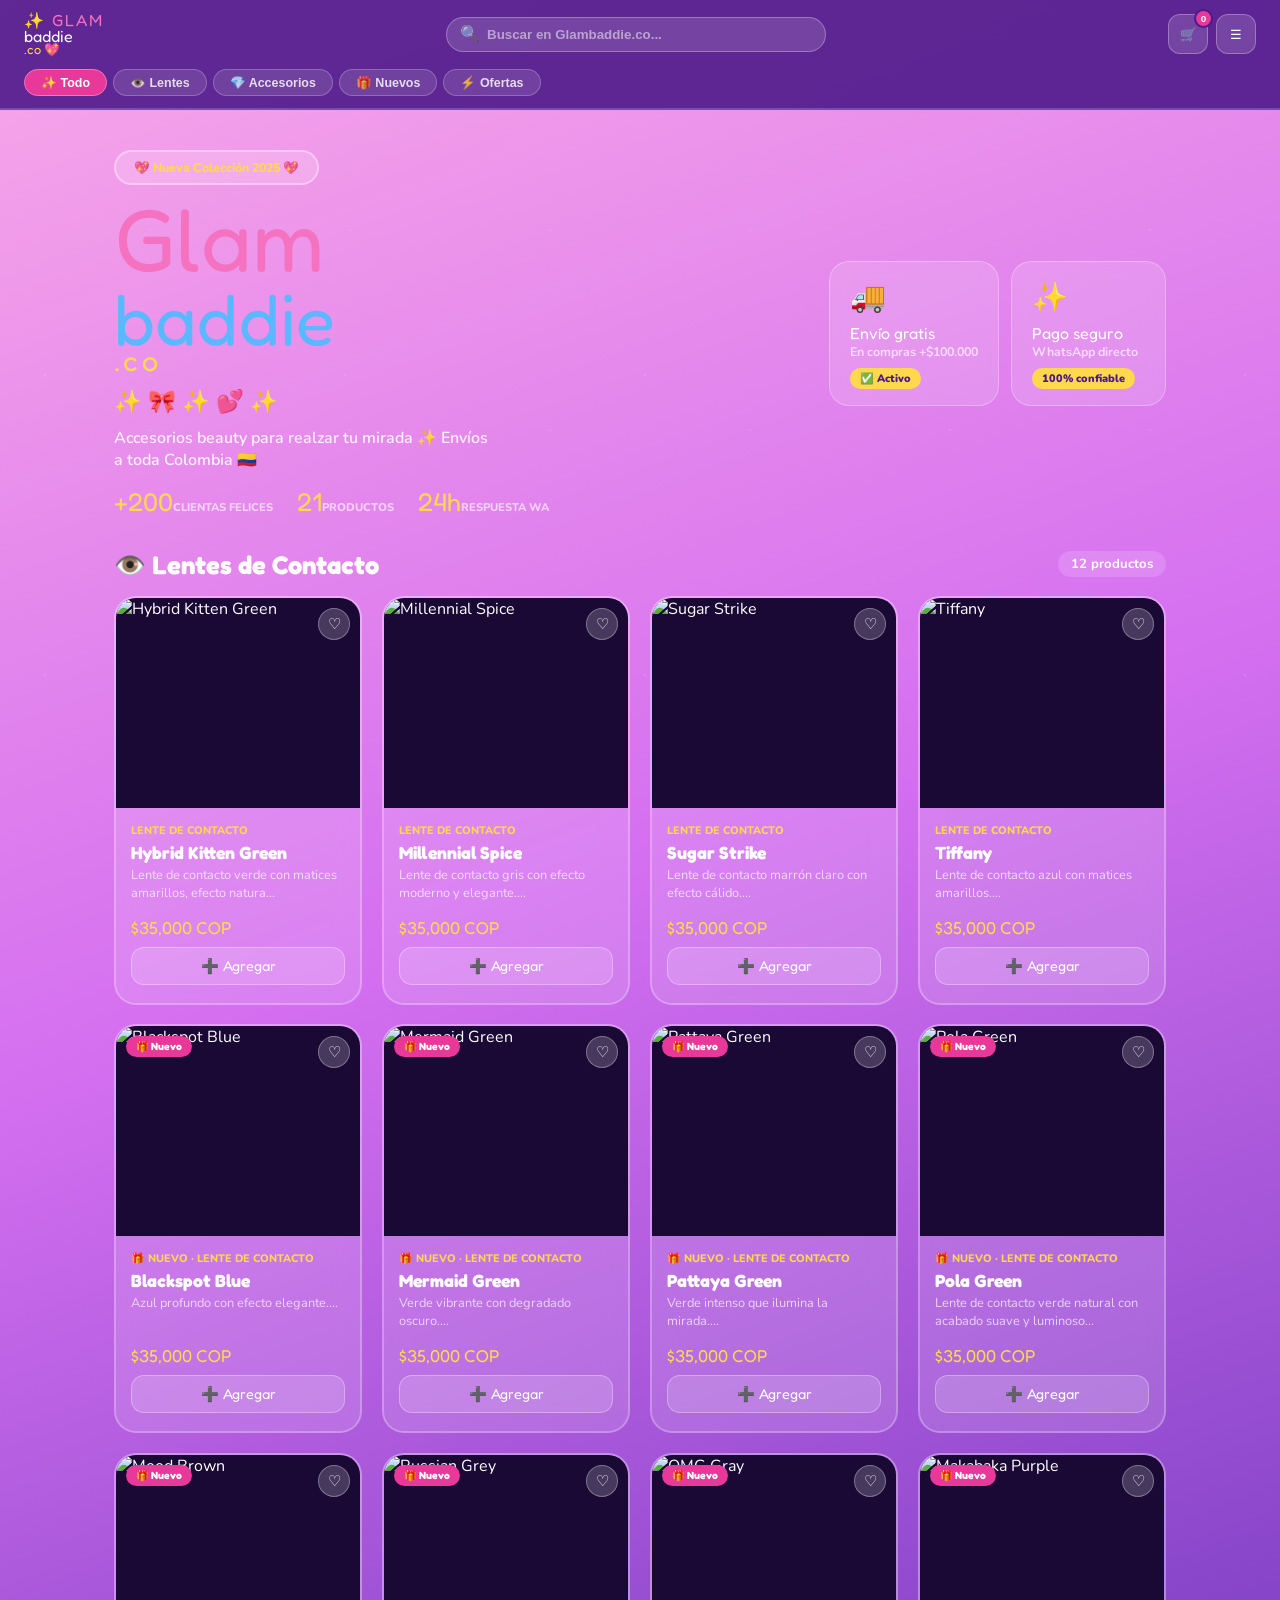
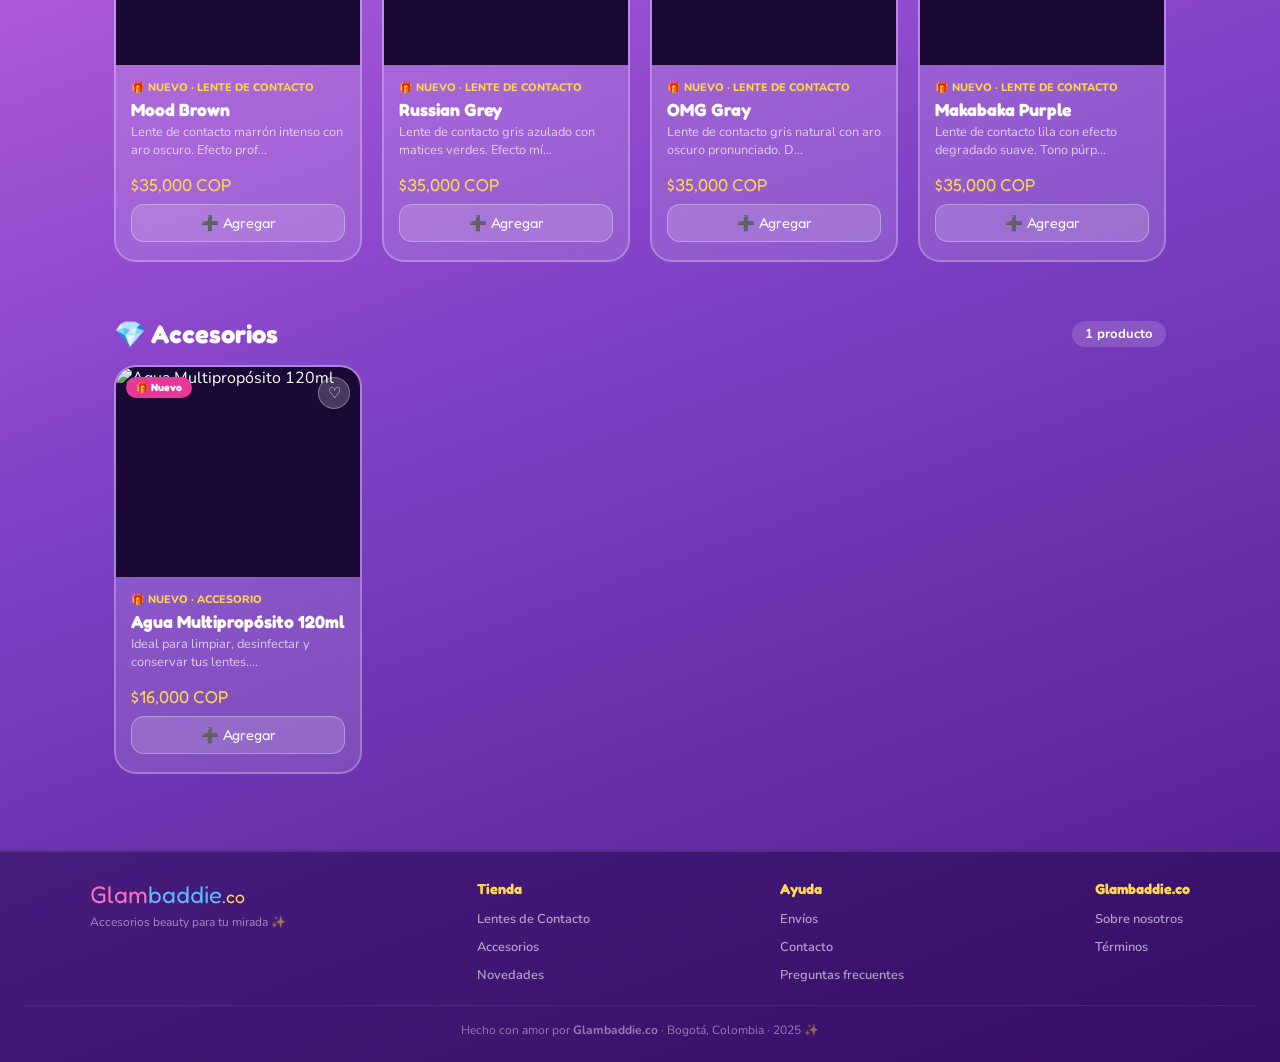
==== index.html @ 21cb3495 "Remove 'Mermaid Brown' lens from product list" ====
<!DOCTYPE html>
<html lang="es">
<head>
  <meta charset="UTF-8">
  <meta name="viewport" content="width=device-width, initial-scale=1.0, viewport-fit=cover">
  
  <!-- SEO Meta Tags Optimizadas -->
  <title>Glambaddie.co | Lentes de Contacto y Accesorios de Belleza en Colombia</title>
  <meta name="description" content="Glambaddie.co: Los mejores lentes de contacto y accesorios de belleza en Colombia. Envíos a todo el país. Calidad, estilo y los mejores precios. ✨">
  <meta name="keywords" content="lentes de contacto, accesorios belleza, lentes cosméticos, Colombia, Glambaddie, lentes de color, lentes grises, lentes verdes, lentes azules">
  <meta name="author" content="Glambaddie.co">
  <meta name="robots" content="index, follow">
  <meta name="theme-color" content="#e8389a">
  <meta name="apple-mobile-web-app-capable" content="yes">
  <meta name="apple-mobile-web-app-status-bar-style" content="black-translucent">

  <!-- Open Graph / Facebook -->
  <meta property="og:type" content="website">
  <meta property="og:url" content="https://glambaddie.co">
  <meta property="og:title" content="Glambaddie.co | Lentes de Contacto y Accesorios de Belleza">
  <meta property="og:description" content="Los mejores lentes de contacto y accesorios de belleza en Colombia. Envíos a todo el país. ¡Compra online!">
  <meta property="og:image" content="https://glambaddie.co/og-glambaddie.jpg">
  <meta property="og:site_name" content="Glambaddie.co">
  <meta property="og:locale" content="es_CO">

  <!-- Twitter -->
  <meta name="twitter:card" content="summary_large_image">
  <meta name="twitter:title" content="Glambaddie.co | Lentes de Contacto y Accesorios de Belleza">
  <meta name="twitter:description" content="Los mejores lentes de contacto y accesorios de belleza en Colombia. Envíos a todo el país.">
  <meta name="twitter:image" content="https://glambaddie.co/og-glambaddie.jpg">

  <!-- Schema.org JSON-LD para Google -->
  <script type="application/ld+json">
  {
    "@context": "https://schema.org",
    "@type": "Store",
    "name": "Glambaddie.co",
    "url": "https://glambaddie.co",
    "description": "Los mejores lentes de contacto y accesorios de belleza en Colombia. Envíos a todo el país.",
    "image": "https://glambaddie.co/og-glambaddie.jpg",
    "address": {
      "@type": "PostalAddress",
      "addressLocality": "Bogotá",
      "addressCountry": "CO"
    },
    "contactPoint": {
      "@type": "ContactPoint",
      "contactType": "customer service",
      "availableLanguage": "Spanish"
    },
    "sameAs": ["https://glambaddie.co"]
  }
  </script>
  
  <link rel="preconnect" href="https://fonts.googleapis.com">
  <link rel="preconnect" href="https://fonts.gstatic.com" crossorigin>
  <link rel="preload" href="https://fonts.googleapis.com/css2?family=Fredoka+One&family=Nunito:wght@400;600;700;800&display=swap" as="style" onload="this.onload=null;this.rel='stylesheet'">
  <noscript><link href="https://fonts.googleapis.com/css2?family=Fredoka+One&family=Nunito:wght@400;600;700;800&display=swap" rel="stylesheet"></noscript>
  
  <link rel="canonical" href="https://glamaddie.co">
  <link rel="icon" type="image/svg+xml" href="data:image/svg+xml,<svg xmlns='http://www.w3.org/2000/svg' viewBox='0 0 100 100'><text y='.9em' font-size='90'>💖</text></svg>">
  
  <style>
    :root{--pink:#e8389a;--pink-light:#f472c0;--purple:#7c3fc4;--purple-deep:#4e1a8a;--blue:#3e8fe8;--blue-bright:#5bb8ff;--yellow:#ffd84d;--white:#fff;}
    *{margin:0;padding:0;box-sizing:border-box;}
    body{font-family:'Nunito',sans-serif;background:linear-gradient(160deg,#f9a8e8 0%,#d46ff0 35%,#7c3fc4 70%,#4e1a8a 100%);min-height:100vh;color:#fff;overflow-x:hidden;}
    body::before{content:'';position:fixed;inset:0;background-image:radial-gradient(circle at 15% 25%,rgba(255,255,255,.12) 1px,transparent 1px),radial-gradient(circle at 75% 15%,rgba(255,255,255,.10) 1.5px,transparent 1.5px);background-size:300px 300px,200px 200px;pointer-events:none;z-index:0;}
    
    .skip-link{position:absolute;top:-40px;left:0;background:var(--pink);color:#fff;padding:8px 16px;z-index:1000;text-decoration:none;border-radius:0 0 8px 0;font-weight:700;}
    .skip-link:focus{top:0;}
    
    header{position:sticky;top:0;z-index:100;background:rgba(78,26,138,.9);backdrop-filter:blur(16px);border-bottom:2px solid rgba(255,255,255,.18);}
    .header-top{display:flex;justify-content:space-between;align-items:center;padding:12px 24px;gap:12px;flex-wrap:wrap;}
    .logo{font-family:'Fredoka One',cursive;line-height:1;display:flex;flex-direction:column;align-items:flex-start;text-decoration:none;color:inherit;}
    .logo .glam{color:var(--pink-light);font-size:1rem;letter-spacing:2px;}
    .logo .brat{color:var(--blue-bright);font-size:1.4rem;}
    .logo .co{color:var(--yellow);font-size:.8rem;}
    .header-search{flex:1;max-width:380px;position:relative;}
    .search-input{width:100%;background:rgba(255,255,255,.14);border:1.5px solid rgba(255,255,255,.28);border-radius:50px;padding:9px 18px 9px 40px;color:#fff;font-weight:700;outline:none;}
    .search-input::placeholder{color:rgba(255,255,255,.5);}
    .search-icon{position:absolute;left:14px;top:50%;transform:translateY(-50%);opacity:.7;}
    .header-actions{display:flex;gap:8px;}
    .icon-btn{background:rgba(255,255,255,.15);border:1.5px solid rgba(255,255,255,.28);color:#fff;width:40px;height:40px;border-radius:12px;cursor:pointer;display:flex;align-items:center;justify-content:center;position:relative;transition:background .2s;}
    .icon-btn:hover{background:rgba(255,255,255,.28);}
    .cart-badge{position:absolute;top:-6px;right:-6px;background:var(--pink);color:#fff;font-size:.62rem;font-weight:900;min-width:19px;height:19px;border-radius:50px;display:flex;align-items:center;justify-content:center;border:2px solid #4e1a8a;}
    .header-nav{display:flex;gap:6px;padding:0 24px 12px;overflow-x:auto;}
    .header-nav::-webkit-scrollbar{display:none;}
    .cat-pill{background:rgba(255,255,255,.12);border:1.5px solid rgba(255,255,255,.22);color:rgba(255,255,255,.82);padding:5px 16px;border-radius:50px;font-weight:800;font-size:.78rem;cursor:pointer;white-space:nowrap;transition:all .18s;}
    .cat-pill:hover{background:rgba(255,255,255,.22);color:#fff;}
    .cat-pill.active{background:var(--pink);border-color:var(--pink-light);color:#fff;}
    .hero{max-width:1100px;margin:0 auto;padding:40px 24px 32px;display:flex;align-items:center;gap:36px;flex-wrap:wrap;}
    .hero-left{flex:1;min-width:250px;}
    .hero-badge{display:inline-flex;align-items:center;gap:8px;background:rgba(255,255,255,.18);border:2px solid rgba(255,255,255,.35);backdrop-filter:blur(8px);color:var(--yellow);font-weight:800;font-size:.78rem;padding:7px 18px;border-radius:50px;width:fit-content;}
    .hero-logo-big{font-family:'Fredoka One',cursive;line-height:1;margin:10px 0;}
    .hero-logo-big .h-glam{display:block;font-size:clamp(3rem,9vw,5.5rem);color:var(--pink-light);}
    .hero-logo-big .h-brat{display:block;font-size:clamp(2.5rem,8vw,4.5rem);color:var(--blue-bright);}
    .hero-logo-big .h-co{display:block;font-size:clamp(1rem,4vw,1.8rem);color:var(--yellow);letter-spacing:4px;margin-top:-8px;}
    .sparkles-row{display:flex;gap:10px;font-size:1.4rem;animation:sparkle 2s ease-in-out infinite;}
    @keyframes sparkle{0%,100%{opacity:1;transform:scale(1)}50%{opacity:.6;transform:scale(.92)}}
    .hero-sub{font-size:1rem;font-weight:600;color:rgba(255,255,255,.88);max-width:380px;margin:10px 0;}
    .hero-stats{display:flex;gap:24px;margin-top:15px;}
    .stat-num{font-family:'Fredoka One',cursive;font-size:1.6rem;color:var(--yellow);}
    .stat-label{font-size:.7rem;font-weight:800;color:rgba(255,255,255,.62);text-transform:uppercase;}
    .hero-right{display:flex;gap:12px;flex-wrap:wrap;}
    .promo-card{background:rgba(255,255,255,.14);border:1.5px solid rgba(255,255,255,.28);border-radius:20px;padding:16px 20px;backdrop-filter:blur(10px);min-width:155px;}
    .promo-emoji{font-size:1.8rem;}
    .promo-title{font-family:'Fredoka One',cursive;font-size:1rem;color:#fff;margin-top:6px;}
    .promo-sub{font-size:.78rem;font-weight:700;color:rgba(255,255,255,.68);}
    .promo-badge{display:inline-block;background:var(--yellow);color:#4e1a8a;font-weight:900;font-size:.68rem;padding:3px 10px;border-radius:50px;margin-top:8px;}
    .section-head{max-width:1100px;margin:0 auto;padding:0 24px 16px;display:flex;justify-content:space-between;align-items:center;flex-wrap:wrap;gap:10px;}
    .section-title{font-family:'Fredoka One',cursive;font-size:1.6rem;color:#fff;}
    .section-count{font-size:.82rem;font-weight:700;background:rgba(255,255,255,.15);padding:4px 13px;border-radius:50px;}
    .grid-wrap{max-width:1100px;margin:0 auto;padding:0 24px 56px;}
    .grid{display:grid;grid-template-columns:repeat(auto-fill,minmax(230px,1fr));gap:20px;}
    
    @media(max-width:768px){
      .hero{flex-direction:column;padding:28px 16px;}
      .hero-right{flex-direction:row;overflow-x:auto;width:100%;}
      .header-search{display:none;}
      .grid{grid-template-columns:repeat(auto-fill,minmax(160px,1fr));gap:12px;}
    }
  </style>
  
  <style>
    /* Estilos completos */
    .card{background:rgba(255,255,255,.13);border:2px solid rgba(255,255,255,.26);border-radius:22px;overflow:hidden;backdrop-filter:blur(12px);display:flex;flex-direction:column;transition:transform .22s,box-shadow .22s;cursor:pointer;will-change:transform;animation:popIn .4s cubic-bezier(.34,1.56,.64,1) both;}
    .card:hover{transform:translateY(-8px) scale(1.018);box-shadow:0 18px 50px rgba(0,0,0,.24),0 0 28px rgba(232,56,154,.22);border-color:rgba(255,255,255,.48);}
    @keyframes popIn{from{opacity:0;transform:scale(.86) translateY(18px)}to{opacity:1;transform:scale(1) translateY(0)}}
    .card-img-wrap{position:relative;background:#1a0835;height:210px;overflow:hidden;}
    .card-img{width:100%;height:100%;object-fit:contain;display:block;transition:transform .3s;}
    .card:hover .card-img{transform:scale(1.04);}
    .card-badge{position:absolute;top:10px;left:10px;font-size:.65rem;font-weight:900;padding:4px 10px;border-radius:50px;font-family:'Fredoka One',cursive;}
    .badge-new{background:var(--pink);color:#fff;}
    .card-fav{position:absolute;top:10px;right:10px;background:rgba(255,255,255,.2);border:1.5px solid rgba(255,255,255,.3);width:32px;height:32px;border-radius:50%;display:flex;align-items:center;justify-content:center;font-size:.95rem;cursor:pointer;transition:all .15s;}
    .card-fav:hover{background:rgba(232,56,154,.6);transform:scale(1.1);}
    .card-fav.active{background:rgba(232,56,154,.8);}
    .card-body{padding:15px 15px 18px;display:flex;flex-direction:column;gap:4px;flex:1;}
    .card-tag{font-size:.68rem;font-weight:800;text-transform:uppercase;color:var(--yellow);}
    .card h3{font-family:'Fredoka One',cursive;font-size:1.1rem;color:#fff;}
    .card-desc{font-size:.8rem;color:rgba(255,255,255,.7);line-height:1.4;}
    .card-bottom{margin-top:auto;padding-top:10px;}
    .price-row{display:flex;align-items:baseline;justify-content:space-between;margin-bottom:9px;}
    .price{font-family:'Fredoka One',cursive;font-size:1.08rem;color:var(--yellow);}
    .add-btn{display:flex;align-items:center;justify-content:center;gap:7px;background:rgba(255,255,255,.15);border:1.5px solid rgba(255,255,255,.3);color:#fff;padding:9px 0;border-radius:13px;font-family:'Fredoka One',cursive;font-size:.9rem;cursor:pointer;width:100%;transition:all .18s;}
    .add-btn:hover{background:var(--pink);border-color:var(--pink-light);}
    .qty-selector{display:flex;align-items:center;background:rgba(255,255,255,.12);border:1.5px solid rgba(255,255,255,.28);border-radius:11px;overflow:hidden;width:100%;}
    .qty-btn{background:rgba(255,255,255,.14);border:none;color:#fff;width:36px;height:36px;font-size:1.2rem;font-weight:800;cursor:pointer;}
    .qty-btn:hover{background:rgba(255,255,255,.28);}
    .qty-display{flex:1;text-align:center;font-family:'Fredoka One',cursive;font-size:.82rem;color:#fff;}
    .sidebar-overlay{position:fixed;inset:0;background:rgba(30,5,60,.62);backdrop-filter:blur(6px);z-index:200;opacity:0;pointer-events:none;transition:opacity .3s;}
    .sidebar-overlay.active{opacity:1;pointer-events:all;}
    .sidebar{position:fixed;top:0;right:-320px;width:300px;height:100%;background:linear-gradient(180deg,#3d1270 0%,#5a1a9a 100%);border-left:2px solid rgba(255,255,255,.18);padding:24px 18px;z-index:300;transition:right .32s;display:flex;flex-direction:column;}
    .sidebar.active{right:0;}
    .sidebar-header{display:flex;justify-content:space-between;align-items:center;margin-bottom:22px;}
    .sidebar-title{font-family:'Fredoka One',cursive;font-size:1.3rem;color:var(--yellow);}
    .close-btn{background:rgba(255,255,255,.14);border:none;color:#fff;width:32px;height:32px;border-radius:8px;font-size:1rem;cursor:pointer;}
    .close-btn:hover{background:rgba(255,255,255,.28);}
    .sidebar-nav{list-style:none;display:flex;flex-direction:column;gap:8px;}
    .sidebar-nav li a{display:flex;align-items:center;gap:11px;padding:11px 13px;border-radius:13px;color:rgba(255,255,255,.84);text-decoration:none;font-weight:700;font-size:.9rem;transition:all .15s;border-radius:12px;}
    .sidebar-nav li a:hover{background:rgba(255,255,255,.14);color:var(--yellow);}
    .cart-panel{margin-top:25px;background:rgba(255,255,255,.1);border:1.5px solid rgba(255,255,255,.2);border-radius:20px;padding:16px;}
    .cart-panel-title{font-family:'Fredoka One',cursive;font-size:1rem;color:#fff;margin-bottom:12px;}
    .cart-item-row{display:flex;justify-content:space-between;align-items:center;padding:6px 0;border-bottom:1px solid rgba(255,255,255,.1);font-size:.8rem;gap:8px;}
    .cart-item-name{color:rgba(255,255,255,.85);font-weight:700;flex:1;font-size:.8rem;}
    .cart-item-subtotal{color:var(--yellow);font-weight:800;white-space:nowrap;font-size:.75rem;}
    .cart-remove-btn{background:rgba(232,56,154,.25);border:1.5px solid rgba(232,56,154,.5);color:#fff;width:24px;height:24px;border-radius:8px;cursor:pointer;font-size:.7rem;}
    .cart-clear-btn{margin-top:12px;width:100%;background:rgba(255,255,255,.08);border:1.5px solid rgba(255,255,255,.2);color:rgba(255,255,255,.7);padding:8px;border-radius:12px;font-weight:700;font-size:.75rem;cursor:pointer;}
    .cart-empty-msg{font-size:.8rem;color:rgba(255,255,255,.5);text-align:center;padding:10px 0;}
    .cart-total-row{display:flex;justify-content:space-between;align-items:baseline;padding-top:10px;margin-top:8px;border-top:1px solid rgba(255,255,255,.15);}
    .cart-total-label{font-weight:800;font-size:.85rem;color:rgba(255,255,255,.8);}
    .cart-total-val{font-family:'Fredoka One',cursive;font-size:1.2rem;color:var(--yellow);}
    .wa-checkout{display:flex;align-items:center;justify-content:center;gap:8px;background:#25d366;color:#fff;border:2px solid rgba(255,255,255,.32);padding:12px 0;border-radius:14px;font-family:'Fredoka One',cursive;font-size:.9rem;cursor:pointer;text-decoration:none;margin-top:15px;width:100%;transition:transform .15s;}
    .wa-checkout:hover{transform:translateY(-2px);}
    .modal-overlay{position:fixed;inset:0;z-index:500;background:rgba(20,5,45,.78);backdrop-filter:blur(10px);display:flex;align-items:center;justify-content:center;opacity:0;pointer-events:none;transition:opacity .3s;padding:20px;}
    .modal-overlay.active{opacity:1;pointer-events:all;}
    .modal{background:linear-gradient(145deg,#3d1270,#5a1a9a);border:2px solid rgba(255,255,255,.28);border-radius:26px;max-width:480px;width:100%;position:relative;}
    .modal-img{width:100%;height:270px;object-fit:contain;background:#1a0835;border-radius:26px 26px 0 0;}
    .modal-body{padding:22px 24px 28px;}
    .modal-tag{font-size:.74rem;font-weight:800;text-transform:uppercase;color:var(--yellow);margin-bottom:5px;}
    .modal-title{font-family:'Fredoka One',cursive;font-size:1.75rem;color:#fff;margin-bottom:8px;}
    .modal-desc{color:rgba(255,255,255,.82);line-height:1.5;font-size:.9rem;margin-bottom:16px;}
    .modal-specs{display:flex;flex-wrap:wrap;gap:8px;margin-bottom:20px;}
    .spec-pill{background:rgba(255,255,255,.14);border:1.5px solid rgba(255,255,255,.24);padding:5px 14px;border-radius:50px;font-size:.75rem;font-weight:700;}
    .modal-footer{display:flex;align-items:center;justify-content:space-between;gap:12px;flex-wrap:wrap;}
    .modal-price{font-family:'Fredoka One',cursive;font-size:1.5rem;color:var(--yellow);}
    .modal-wa-btn{display:inline-flex;align-items:center;gap:8px;background:#25d366;color:#fff;border:2px solid rgba(255,255,255,.38);padding:12px 22px;border-radius:50px;font-family:'Fredoka One',cursive;font-size:.9rem;text-decoration:none;cursor:pointer;transition:transform .15s;}
    .modal-wa-btn:hover{transform:scale(1.03);}
    .modal-close{position:absolute;top:13px;right:13px;background:rgba(0,0,0,.34);border:2px solid rgba(255,255,255,.28);color:#fff;width:36px;height:36px;border-radius:50%;font-size:.9rem;cursor:pointer;display:flex;align-items:center;justify-content:center;z-index:10;}
    footer{background:rgba(30,5,70,.5);border-top:2px solid rgba(255,255,255,.1);padding:28px 24px 24px;margin-top:20px;}
    .footer-inner{max-width:1100px;margin:0 auto;display:flex;justify-content:space-between;flex-wrap:wrap;gap:25px;margin-bottom:20px;}
    .footer-brand{font-family:'Fredoka One',cursive;font-size:1.5rem;}
    .footer-brand .fb-glam{color:var(--pink-light);}
    .footer-brand .fb-brat{color:var(--blue-bright);}
    .footer-brand .fb-co{color:var(--yellow);font-size:1.1rem;}
    .footer-brand-sub{font-size:.75rem;color:rgba(255,255,255,.5);margin-top:5px;}
    .footer-links-col h4{font-family:'Fredoka One',cursive;font-size:.9rem;color:var(--yellow);margin-bottom:10px;}
    .footer-links{list-style:none;display:flex;flex-direction:column;gap:6px;}
    .footer-links a{color:rgba(255,255,255,.6);text-decoration:none;font-weight:600;font-size:.8rem;transition:color .15s;}
    .footer-links a:hover{color:var(--yellow);}
    .footer-bottom{border-top:1px solid rgba(255,255,255,.08);padding-top:16px;text-align:center;font-size:.75rem;color:rgba(255,255,255,.45);}
    .empty-state{grid-column:1/-1;display:flex;flex-direction:column;align-items:center;padding:56px 20px;text-align:center;gap:14px;}
    .empty-emoji{font-size:4rem;}
    .empty-state h2{font-family:'Fredoka One',cursive;font-size:1.7rem;color:var(--yellow);}
    .empty-state p{color:rgba(255,255,255,.7);max-width:280px;}
    @media(max-width:600px){.grid{grid-template-columns:1fr 1fr;gap:12px;}.card-img-wrap{height:155px;}.sidebar{width:88vw;}}
  </style>
</head>
<body>

<a href="#main-content" class="skip-link">Saltar al contenido principal</a>

<header>
  <div class="header-top">
    <a href="/" class="logo" aria-label="Glambaddie.co - Inicio">
      <span class="glam">✨ GLAM</span>
      <span class="baddie">baddie</span>
      <span class="co">.co 💖</span>
    </a>
    <div class="header-search">
      <span class="search-icon" aria-hidden="true">🔍</span>
      <input class="search-input" id="searchInput" type="text" placeholder="Buscar en Glambaddie.co..." aria-label="Buscar productos">
    </div>
    <div class="header-actions">
      <button class="icon-btn" id="cartIconBtn" aria-label="Ver carrito">🛒<span class="cart-badge" id="cartBadge">0</span></button>
      <button class="icon-btn" id="menuBtn" aria-label="Abrir menú">☰</button>
    </div>
  </div>
  <div class="header-nav" role="tablist">
    <button class="cat-pill active" data-cat="todos" role="tab">✨ Todo</button>
    <button class="cat-pill" data-cat="lentes" role="tab">👁️ Lentes</button>
    <button class="cat-pill" data-cat="accesorios" role="tab">💎 Accesorios</button>
    <button class="cat-pill" data-cat="nuevos" role="tab">🎁 Nuevos</button>
    <button class="cat-pill" data-cat="ofertas" role="tab">⚡ Ofertas</button>
  </div>
</header>

<div class="sidebar-overlay" id="overlay" aria-hidden="true"></div>
<aside class="sidebar" id="sidebar" aria-label="Menú Glambaddie.co">
  <div class="sidebar-header">
    <span class="sidebar-title">✨ Glambaddie.co</span>
    <button class="close-btn" id="closeBtn" aria-label="Cerrar menú">✕</button>
  </div>
  <ul class="sidebar-nav">
    <li><a href="#" data-cat="lentes"><span>👁️</span> Lentes de Contacto</a></li>
    <li><a href="#" data-cat="accesorios"><span>💎</span> Accesorios</a></li>
    <li><a href="#" data-cat="nuevos"><span>🎁</span> Novedades</a></li>
    <li><a href="#" data-cat="ofertas"><span>⚡</span> Ofertas</a></li>
    <li><a href="#"><span>💬</span> Contacto</a></li>
    <li><a href="#"><span>🚚</span> Envíos a Colombia</a></li>
    <li><a href="#"><span>❓</span> Preguntas frecuentes</a></li>
  </ul>
  <div class="cart-panel">
    <div class="cart-panel-title">🛒 Mi Carrito</div>
    <div id="sidebarCartItems" aria-live="polite">
      <p class="cart-empty-msg">Tu carrito está vacío 🥺</p>
    </div>
    <div class="cart-total-row">
      <span class="cart-total-label">Total</span>
      <span class="cart-total-val" id="sidebarTotal">$0 COP</span>
    </div>
    <a href="#" class="wa-checkout" id="waCheckoutBtn" aria-label="Pedir por WhatsApp">💬 Pedir por WhatsApp</a>
  </div>
</aside>

<section class="hero" aria-label="Bienvenida">
  <div class="hero-left">
    <div class="hero-badge">💖 Nueva Colección 2025 💖</div>
    <div class="hero-logo-big">
      <span class="h-glam">Glam</span>
      <span class="h-brat">baddie</span>
      <span class="h-co">.co</span>
    </div>
    <div class="sparkles-row" aria-hidden="true">✨ 🎀 ✨ 💕 ✨</div>
    <p class="hero-sub">Accesorios beauty para realzar tu mirada ✨ Envíos a toda Colombia 🇨🇴</p>
    <div class="hero-stats">
      <div class="stat"><span class="stat-num">+200</span><span class="stat-label">Clientas felices</span></div>
      <div class="stat"><span class="stat-num" id="productCountStat">21</span><span class="stat-label">Productos</span></div>
      <div class="stat"><span class="stat-num">24h</span><span class="stat-label">Respuesta WA</span></div>
    </div>
  </div>
  <div class="hero-right">
    <div class="promo-card">
      <div class="promo-emoji" aria-hidden="true">🚚</div>
      <div class="promo-title">Envío gratis</div>
      <div class="promo-sub">En compras +$100.000</div>
      <span class="promo-badge">✅ Activo</span>
    </div>
    <div class="promo-card">
      <div class="promo-emoji" aria-hidden="true">✨</div>
      <div class="promo-title">Pago seguro</div>
      <div class="promo-sub">WhatsApp directo</div>
      <span class="promo-badge">100% confiable</span>
    </div>
  </div>
</section>

<main id="main-content">
  <div id="secLentes">
    <div class="section-head">
      <h2 class="section-title">👁️ Lentes de Contacto</h2>
      <span class="section-count" id="countLentes">0 productos</span>
    </div>
    <div class="grid-wrap">
      <div class="grid" id="gridLentes"></div>
    </div>
  </div>
  
  <div id="secAccesorios">
    <div class="section-head">
      <h2 class="section-title">💎 Accesorios</h2>
      <span class="section-count" id="countAccesorios">0 productos</span>
    </div>
    <div class="grid-wrap">
      <div class="grid" id="gridAccesorios"></div>
    </div>
  </div>
</main>

<div class="modal-overlay" id="modalOverlay" aria-hidden="true">
  <div class="modal" role="dialog" aria-modal="true">
    <button class="modal-close" id="modalClose" aria-label="Cerrar">✕</button>
    <img class="modal-img" id="modalImg" src="" alt="" loading="lazy">
    <div class="modal-body">
      <div class="modal-tag" id="modalTag"></div>
      <div class="modal-title" id="modalTitle"></div>
      <div class="modal-desc" id="modalDesc"></div>
      <div class="modal-specs" id="modalSpecs"></div>
      <div class="modal-footer">
        <div class="modal-price" id="modalPrice"></div>
        <a class="modal-wa-btn" id="modalWaBtn" href="#" target="_blank" rel="noopener">💬 Pedir por WhatsApp</a>
      </div>
    </div>
  </div>
</div>

<footer>
  <div class="footer-inner">
    <div class="footer-brand-col">
      <div class="footer-brand">
        <span class="fb-glam">Glam</span><span class="fb-brat">baddie</span><span class="fb-co">.co</span>
      </div>
      <p class="footer-brand-sub">Accesorios beauty para tu mirada ✨</p>
    </div>
    <div class="footer-links-col">
      <h4>Tienda</h4>
      <ul class="footer-links">
        <li><a href="#" data-cat="lentes">Lentes de Contacto</a></li>
        <li><a href="#" data-cat="accesorios">Accesorios</a></li>
        <li><a href="#" data-cat="nuevos">Novedades</a></li>
      </ul>
    </div>
    <div class="footer-links-col">
      <h4>Ayuda</h4>
      <ul class="footer-links">
        <li><a href="#">Envíos</a></li>
        <li><a href="#">Contacto</a></li>
        <li><a href="#">Preguntas frecuentes</a></li>
      </ul>
    </div>
    <div class="footer-links-col">
      <h4>Glambaddie.co</h4>
      <ul class="footer-links">
        <li><a href="#">Sobre nosotros</a></li>
        <li><a href="#">Términos</a></li>
      </ul>
    </div>
  </div>
  <div class="footer-bottom">
    Hecho con amor por <strong>Glambaddie.co</strong> · Bogotá, Colombia · 2025 ✨
  </div>
</footer>

<script>
  const PRODUCTOS = [
    { id:2, nombre:"Hybrid Kitten Green", categoria:"lentes", precio:35000, descripcion:"Lente de contacto verde con matices amarillos, efecto natural y vibrante.", especificaciones:["DIA: 14.2mm","B.C: 8.5mm","Agua: 40%"], img:"lente-hybrid-kitten-green.jpeg", nuevo:false },
    { id:3, nombre:"Millennial Spice", categoria:"lentes", precio:35000, descripcion:"Lente de contacto gris con efecto moderno y elegante.", especificaciones:["DIA: 14.2mm","B.C: 8.5mm","Agua: 40%"], img:"lente-millennial-spice.jpeg", nuevo:false },
    { id:4, nombre:"Sugar Strike", categoria:"lentes", precio:35000, descripcion:"Lente de contacto marrón claro con efecto cálido.", especificaciones:["DIA: 14.2mm","B.C: 8.5mm","Agua: 40%"], img:"lente-sugar-strike.jpeg", nuevo:false },
    { id:6, nombre:"Tiffany", categoria:"lentes", precio:35000, descripcion:"Lente de contacto azul con matices amarillos.", especificaciones:["DIA: 14.2mm","B.C: 8.5mm","Agua: 40%"], img:"lente-tiffany.jpeg", nuevo:false },
    { id:7, nombre:"Blackspot Blue", categoria:"lentes", precio:35000, descripcion:"Azul profundo con efecto elegante.", especificaciones:["DIA: 14.2mm","B.C: 8.5mm","Agua: 40%"], img:"blackspot-blue.jpg", nuevo:true },
    { id:8, nombre:"Mermaid Green", categoria:"lentes", precio:35000, descripcion:"Verde vibrante con degradado oscuro.", especificaciones:["DIA: 14.2mm","B.C: 8.5mm","Agua: 40%"], img:"mermaid-gree.jpg", nuevo:true }, 
    { id:9, nombre:"Pattaya Green", categoria:"lentes", precio:35000, descripcion:"Verde intenso que ilumina la mirada.", especificaciones:["DIA: 14.2mm","B.C: 8.5mm","Agua: 40%"], img:"pattaya-green.jpg", nuevo:true },
    { id:10, nombre:"Agua Multipropósito 120ml", categoria:"accesorios", precio:16000, descripcion:"Ideal para limpiar, desinfectar y conservar tus lentes.", especificaciones:["120ml","Multipropósito","Lentes blandos"], img:"75866.jpg", nuevo:true },
    { id:11, nombre:"Pola Green", categoria:"lentes", precio:35000, descripcion:"Lente de contacto verde natural con acabado suave y luminoso. Ideal para un look fresco y vibrante.", especificaciones:["DIA: 14.2mm","B.C: 8.5mm","Agua: 40%"], img:"pola-green.jpeg", nuevo:true },
    { id:12, nombre:"Mood Brown", categoria:"lentes", precio:35000, descripcion:"Lente de contacto marrón intenso con aro oscuro. Efecto profundo y natural para una mirada irresistible.", especificaciones:["DIA: 14.2mm","B.C: 8.6mm","Agua: 38%","6 meses"], img:"mood-brown.jpeg", nuevo:true },
    { id:13, nombre:"Russian Grey", categoria:"lentes", precio:35000, descripcion:"Lente de contacto gris azulado con matices verdes. Efecto místico y elegante para una mirada única e irresistible.", especificaciones:["DIA: 14.2mm","B.C: 8.5mm","Agua: 40%"], img:"Russian-Grey.jpg", nuevo:true },
    { id:14, nombre:"OMG Gray", categoria:"lentes", precio:35000, descripcion:"Lente de contacto gris natural con aro oscuro pronunciado. Diseño EYESHARE que amplía y profundiza la mirada.", especificaciones:["DIA: 14.0mm","Agua: 38%"], img:"OMG-Gray.jpg", nuevo:true },
    { id:15, nombre:"Makabaka Purple", categoria:"lentes", precio:35000, descripcion:"Lente de contacto lila con efecto degradado suave. Tono púrpura romántico que transforma la mirada con estilo.", especificaciones:["DIA: 14.2mm","B.C: 8.5mm","Agua: 40%"], img:"Makabaka-Purple.jpg", nuevo:true }
  ];

  let cart = [];
  let currentCat = "todos";
  let searchTerm = "";
  let sortOrder = "default";
  let renderScheduled = false;

  function normalizeImg(src) {
    if (!src) return 'https://placehold.co/400x300?text=Glambaddie.co';
    return src.trim();
  }

  function getQty(id) { 
    const i = cart.find(x => x.id === id); 
    return i ? i.cantidad : 0; 
  }

  function getFiltered() {
    let prods = PRODUCTOS.filter(p => {
      const matchCat = currentCat === "todos" || p.categoria === currentCat || (currentCat === "nuevos" && p.nuevo);
      const matchSearch = !searchTerm || p.nombre.toLowerCase().includes(searchTerm.toLowerCase()) || p.descripcion.toLowerCase().includes(searchTerm.toLowerCase());
      return matchCat && matchSearch;
    });
    if (sortOrder === "price-asc") prods.sort((a,b) => a.precio - b.precio);
    else if (sortOrder === "price-desc") prods.sort((a,b) => b.precio - a.precio);
    else if (sortOrder === "name") prods.sort((a,b) => a.nombre.localeCompare(b.nombre));
    return prods;
  }

  function renderCardList(prods, gridEl) {
    if (prods.length === 0) {
      gridEl.innerHTML = `<div class="empty-state"><div class="empty-emoji">😢</div><h2>Sin resultados</h2><p>Intenta con otro filtro</p></div>`;
      return;
    }
    
    const fragment = document.createDocumentFragment();
    prods.forEach(p => {
      const qty = getQty(p.id);
      const img = normalizeImg(p.img);
      const catLabel = p.categoria === 'lentes' ? 'LENTE DE CONTACTO' : 'ACCESORIO';
      const card = document.createElement('div');
      card.className = 'card';
      card.setAttribute('data-id', p.id);
      card.setAttribute('onclick', `openModal(${p.id})`);
      card.innerHTML = `
        <div class="card-img-wrap">
          <img class="card-img" src="data:image/svg+xml,%3Csvg xmlns='http://www.w3.org/2000/svg' viewBox='0 0 400 300'%3E%3Crect width='400' height='300' fill='%231a0835'/%3E%3Ctext x='50%25' y='50%25' text-anchor='middle' dy='.3em' fill='%23ffffff80' font-size='14'%3EGlambaddie.co%3C/text%3E%3C/svg%3E" data-src="${img}" alt="${p.nombre}" loading="lazy">
          ${p.nuevo ? '<span class="card-badge badge-new">🎁 Nuevo</span>' : ''}
          <div class="card-fav" onclick="event.stopPropagation();this.classList.toggle('active');this.innerText=this.classList.contains('active')?'❤️':'♡'">♡</div>
        </div>
        <div class="card-body">
          <div class="card-tag">${p.nuevo ? '🎁 NUEVO · ' : ''}${catLabel}</div>
          <h3>${p.nombre}</h3>
          <p class="card-desc">${p.descripcion.substring(0,60)}...</p>
          <div class="card-bottom">
            <div class="price-row"><span class="price">$${p.precio.toLocaleString()} COP</span></div>
            ${qty === 0
              ? `<button class="add-btn" onclick="event.stopPropagation();addToCart(${p.id})">➕ Agregar</button>`
              : `<div class="qty-selector"><button class="qty-btn" onclick="event.stopPropagation();updateQty(${p.id},-1)">−</button><span class="qty-display">${qty}</span><button class="qty-btn" onclick="event.stopPropagation();updateQty(${p.id},1)">+</button></div>`}
          </div>
        </div>
      `;
      fragment.appendChild(card);
    });
    
    gridEl.innerHTML = '';
    gridEl.appendChild(fragment);
    
    const images = gridEl.querySelectorAll('.card-img');
    const observer = new IntersectionObserver((entries) => {
      entries.forEach(e => {
        if (e.isIntersecting && e.target.dataset.src) {
          e.target.src = e.target.dataset.src;
          delete e.target.dataset.src;
          observer.unobserve(e.target);
        }
      });
    });
    images.forEach(img => observer.observe(img));
  }

  function addToCart(id) {
    const ex = cart.find(x => x.id === id);
    ex ? ex.cantidad++ : cart.push({ id, cantidad: 1 });
    updateCartUI();
    scheduleRender();
    saveCart();
  }

  function updateQty(id, delta) {
    const idx = cart.findIndex(x => x.id === id);
    if (idx === -1) return;
    const nq = cart[idx].cantidad + delta;
    nq <= 0 ? cart.splice(idx, 1) : cart[idx].cantidad = nq;
    updateCartUI();
    scheduleRender();
    saveCart();
  }

  function removeFromCart(id) { cart = cart.filter(x => x.id !== id); updateCartUI(); scheduleRender(); saveCart(); }
  function clearCart() { cart = []; updateCartUI(); scheduleRender(); saveCart(); }
  function saveCart() { localStorage.setItem('glambaddie_cart', JSON.stringify(cart)); }
  function loadCart() { const s = localStorage.getItem('glambaddie_cart'); if (s) { cart = JSON.parse(s); updateCartUI(); } }

  function updateCartUI() {
    const total = cart.reduce((s,i) => { const p = PRODUCTOS.find(x => x.id === i.id); return s + (p ? p.precio * i.cantidad : 0); }, 0);
    const count = cart.reduce((s,i) => s + i.cantidad, 0);
    document.getElementById('cartBadge').innerText = count;
    document.getElementById('sidebarTotal').innerHTML = '$' + total.toLocaleString() + ' COP';
    const itemsEl = document.getElementById('sidebarCartItems');
    if (cart.length === 0) {
      itemsEl.innerHTML = '<p class="cart-empty-msg">Tu carrito está vacío 🥺</p>';
    } else {
      itemsEl.innerHTML = cart.map(i => {
        const p = PRODUCTOS.find(x => x.id === i.id);
        if (!p) return '';
        return `<div class="cart-item-row">
          <button class="cart-remove-btn" onclick="removeFromCart(${p.id})">✕</button>
          <span class="cart-item-name">${p.nombre} x${i.cantidad}</span>
          <span class="cart-item-subtotal">$${(p.precio * i.cantidad).toLocaleString()}</span>
        </div>`;
      }).join('');
      itemsEl.innerHTML += `<button class="cart-clear-btn" onclick="clearCart()">🗑️ Vaciar carrito</button>`;
    }
    const msg = cart.map(i => { const p = PRODUCTOS.find(x => x.id === i.id); return p ? `${p.nombre} x${i.cantidad} ($${(p.precio*i.cantidad).toLocaleString()})` : ''; }).filter(Boolean).join('%0A');
    document.getElementById('waCheckoutBtn').href = `https://wa.me/573189653717?text=Hola%20Glambaddie.co!%20Quiero%20pedir:%0A${msg}%0ATotal:%20$${total.toLocaleString()}%20COP`;
  }

  function scheduleRender() {
    if (!renderScheduled) {
      renderScheduled = true;
      requestAnimationFrame(() => { renderProducts(); renderScheduled = false; });
    }
  }

  function renderProducts() {
    const lentes = getFiltered().filter(p => p.categoria === 'lentes');
    const accesorios = getFiltered().filter(p => p.categoria === 'accesorios');
    renderCardList(lentes, document.getElementById('gridLentes'));
    renderCardList(accesorios, document.getElementById('gridAccesorios'));
    document.getElementById('countLentes').innerText = lentes.length + ' producto' + (lentes.length !== 1 ? 's' : '');
    document.getElementById('countAccesorios').innerText = accesorios.length + ' producto' + (accesorios.length !== 1 ? 's' : '');
  }

  function openModal(id) {
    const p = PRODUCTOS.find(x => x.id === id);
    if (!p) return;
    document.getElementById('modalImg').src = normalizeImg(p.img);
    document.getElementById('modalTag').innerText = (p.categoria === 'lentes' ? 'LENTE DE CONTACTO' : 'ACCESORIO') + (p.nuevo ? ' · NUEVO' : '');
    document.getElementById('modalTitle').innerText = p.nombre;
    document.getElementById('modalDesc').innerText = p.descripcion;
    document.getElementById('modalSpecs').innerHTML = p.especificaciones.map(s => `<span class="spec-pill">${s}</span>`).join('');
    document.getElementById('modalPrice').innerHTML = '$' + p.precio.toLocaleString() + ' COP';
    document.getElementById('modalWaBtn').href = `https://wa.me/573189653717?text=Hola%20Glambaddie.co!%20Me%20interesa%20${encodeURIComponent(p.nombre)}%20($${p.precio.toLocaleString()}%20COP)`;
    document.getElementById('modalOverlay').classList.add('active');
    document.body.style.overflow = 'hidden';
  }

  function closeModal() {
    document.getElementById('modalOverlay').classList.remove('active');
    document.body.style.overflow = '';
  }

  function openSidebar() {
    document.getElementById('sidebar').classList.add('active');
    document.getElementById('overlay').classList.add('active');
    document.body.style.overflow = 'hidden';
  }

  function closeSidebar() {
    document.getElementById('sidebar').classList.remove('active');
    document.getElementById('overlay').classList.remove('active');
    document.body.style.overflow = '';
  }

  function debounce(fn, delay) {
    let t;
    return (...args) => { clearTimeout(t); t = setTimeout(() => fn(...args), delay); };
  }

  document.addEventListener('DOMContentLoaded', () => {
    loadCart();
    renderProducts();
    document.getElementById('menuBtn').onclick = openSidebar;
    document.getElementById('cartIconBtn').onclick = openSidebar;
    document.getElementById('closeBtn').onclick = closeSidebar;
    document.getElementById('overlay').onclick = closeSidebar;
    document.getElementById('modalClose').onclick = closeModal;
    document.getElementById('modalOverlay').onclick = (e) => { if (e.target === document.getElementById('modalOverlay')) closeModal(); };
    
    document.querySelectorAll('.cat-pill').forEach(btn => {
      btn.onclick = () => {
        document.querySelectorAll('.cat-pill').forEach(b => b.classList.remove('active'));
        btn.classList.add('active');
        currentCat = btn.dataset.cat;
        scheduleRender();
      };
    });
    
    document.querySelectorAll('.sidebar-nav a[data-cat], .footer-links a[data-cat]').forEach(link => {
      link.onclick = (e) => {
        e.preventDefault();
        currentCat = link.dataset.cat;
        document.querySelectorAll('.cat-pill').forEach(b => b.classList.remove('active'));
        const active = document.querySelector(`.cat-pill[data-cat="${currentCat}"]`);
        if (active) active.classList.add('active');
        scheduleRender();
        closeSidebar();
        window.scrollTo({ top: 0, behavior: 'smooth' });
      };
    });
    
    document.getElementById('searchInput').addEventListener('input', debounce((e) => {
      searchTerm = e.target.value;
      scheduleRender();
    }, 300));
  });

  window.openModal = openModal;
  window.addToCart = addToCart;
  window.updateQty = updateQty;
  window.removeFromCart = removeFromCart;
  window.clearCart = clearCart;
  window.closeModal = closeModal;
</script>
</body>
</html>
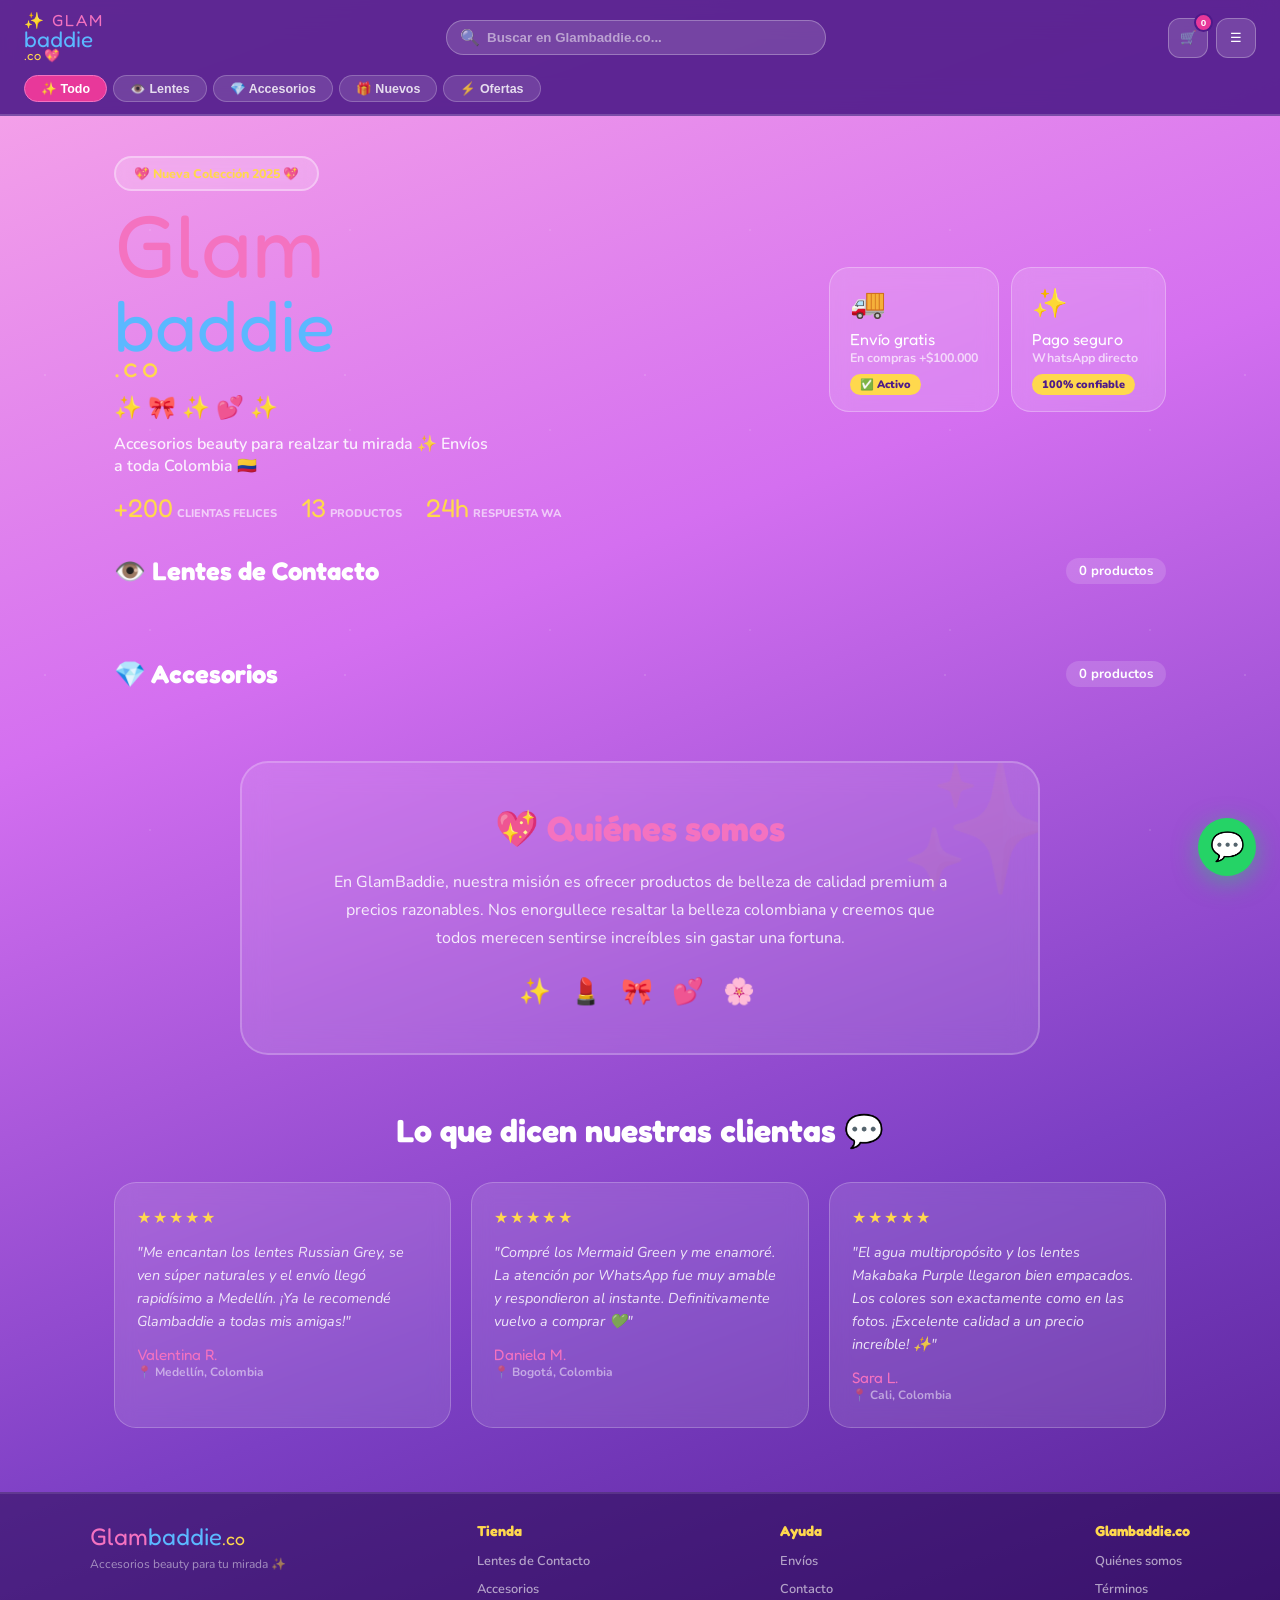
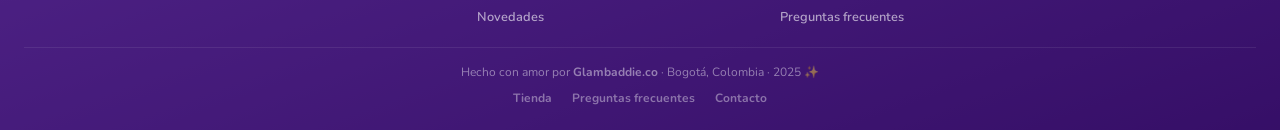
==== commit b4707f0b: "Add files via upload" ====
--- a/index.html
+++ b/index.html
@@ -3,33 +3,33 @@
 <head>
   <meta charset="UTF-8">
   <meta name="viewport" content="width=device-width, initial-scale=1.0, viewport-fit=cover">
-  
-  <!-- SEO Meta Tags Optimizadas -->
+
+  <!-- ── SEO ──────────────────────────────────────────────── -->
   <title>Glambaddie.co | Lentes de Contacto y Accesorios de Belleza en Colombia</title>
-  <meta name="description" content="Glambaddie.co: Los mejores lentes de contacto y accesorios de belleza en Colombia. Envíos a todo el país. Calidad, estilo y los mejores precios. ✨">
-  <meta name="keywords" content="lentes de contacto, accesorios belleza, lentes cosméticos, Colombia, Glambaddie, lentes de color, lentes grises, lentes verdes, lentes azules">
-  <meta name="author" content="Glambaddie.co">
-  <meta name="robots" content="index, follow">
+  <meta name="description" content="Lentes de contacto y accesorios de belleza en Colombia, calidad premium a precios accesibles. Envíos a todo el país. ✨">
+  <meta name="keywords"    content="lentes de contacto, accesorios belleza, lentes cosméticos, Colombia, Glambaddie, lentes de color, lentes grises, lentes verdes, lentes azules">
+  <meta name="author"      content="Glambaddie.co">
+  <meta name="robots"      content="index, follow">
   <meta name="theme-color" content="#e8389a">
-  <meta name="apple-mobile-web-app-capable" content="yes">
+  <meta name="apple-mobile-web-app-capable"         content="yes">
   <meta name="apple-mobile-web-app-status-bar-style" content="black-translucent">
 
-  <!-- Open Graph / Facebook -->
-  <meta property="og:type" content="website">
-  <meta property="og:url" content="https://glambaddie.co">
-  <meta property="og:title" content="Glambaddie.co | Lentes de Contacto y Accesorios de Belleza">
+  <!-- ── Open Graph ───────────────────────────────────────── -->
+  <meta property="og:type"        content="website">
+  <meta property="og:url"         content="https://glambaddie.co">
+  <meta property="og:title"       content="Glambaddie.co | Lentes de Contacto y Accesorios de Belleza">
   <meta property="og:description" content="Los mejores lentes de contacto y accesorios de belleza en Colombia. Envíos a todo el país. ¡Compra online!">
-  <meta property="og:image" content="https://glambaddie.co/og-glambaddie.jpg">
-  <meta property="og:site_name" content="Glambaddie.co">
-  <meta property="og:locale" content="es_CO">
-
-  <!-- Twitter -->
-  <meta name="twitter:card" content="summary_large_image">
-  <meta name="twitter:title" content="Glambaddie.co | Lentes de Contacto y Accesorios de Belleza">
+  <meta property="og:image"       content="https://glambaddie.co/og-glambaddie.jpg">
+  <meta property="og:site_name"   content="Glambaddie.co">
+  <meta property="og:locale"      content="es_CO">
+
+  <!-- ── Twitter Card ─────────────────────────────────────── -->
+  <meta name="twitter:card"        content="summary_large_image">
+  <meta name="twitter:title"       content="Glambaddie.co | Lentes de Contacto y Accesorios de Belleza">
   <meta name="twitter:description" content="Los mejores lentes de contacto y accesorios de belleza en Colombia. Envíos a todo el país.">
-  <meta name="twitter:image" content="https://glambaddie.co/og-glambaddie.jpg">
-
-  <!-- Schema.org JSON-LD para Google -->
+  <meta name="twitter:image"       content="https://glambaddie.co/og-glambaddie.jpg">
+
+  <!-- ── Schema.org ───────────────────────────────────────── -->
   <script type="application/ld+json">
   {
     "@context": "https://schema.org",
@@ -51,189 +51,60 @@
     "sameAs": ["https://glambaddie.co"]
   }
   </script>
-  
+
+  <!-- ── Fuentes ───────────────────────────────────────────── -->
   <link rel="preconnect" href="https://fonts.googleapis.com">
   <link rel="preconnect" href="https://fonts.gstatic.com" crossorigin>
-  <link rel="preload" href="https://fonts.googleapis.com/css2?family=Fredoka+One&family=Nunito:wght@400;600;700;800&display=swap" as="style" onload="this.onload=null;this.rel='stylesheet'">
-  <noscript><link href="https://fonts.googleapis.com/css2?family=Fredoka+One&family=Nunito:wght@400;600;700;800&display=swap" rel="stylesheet"></noscript>
-  
-  <link rel="canonical" href="https://glamaddie.co">
-  <link rel="icon" type="image/svg+xml" href="data:image/svg+xml,<svg xmlns='http://www.w3.org/2000/svg' viewBox='0 0 100 100'><text y='.9em' font-size='90'>💖</text></svg>">
-  
-  <style>
-    :root{--pink:#e8389a;--pink-light:#f472c0;--purple:#7c3fc4;--purple-deep:#4e1a8a;--blue:#3e8fe8;--blue-bright:#5bb8ff;--yellow:#ffd84d;--white:#fff;}
-    *{margin:0;padding:0;box-sizing:border-box;}
-    body{font-family:'Nunito',sans-serif;background:linear-gradient(160deg,#f9a8e8 0%,#d46ff0 35%,#7c3fc4 70%,#4e1a8a 100%);min-height:100vh;color:#fff;overflow-x:hidden;}
-    body::before{content:'';position:fixed;inset:0;background-image:radial-gradient(circle at 15% 25%,rgba(255,255,255,.12) 1px,transparent 1px),radial-gradient(circle at 75% 15%,rgba(255,255,255,.10) 1.5px,transparent 1.5px);background-size:300px 300px,200px 200px;pointer-events:none;z-index:0;}
-    
-    .skip-link{position:absolute;top:-40px;left:0;background:var(--pink);color:#fff;padding:8px 16px;z-index:1000;text-decoration:none;border-radius:0 0 8px 0;font-weight:700;}
-    .skip-link:focus{top:0;}
-    
-    header{position:sticky;top:0;z-index:100;background:rgba(78,26,138,.9);backdrop-filter:blur(16px);border-bottom:2px solid rgba(255,255,255,.18);}
-    .header-top{display:flex;justify-content:space-between;align-items:center;padding:12px 24px;gap:12px;flex-wrap:wrap;}
-    .logo{font-family:'Fredoka One',cursive;line-height:1;display:flex;flex-direction:column;align-items:flex-start;text-decoration:none;color:inherit;}
-    .logo .glam{color:var(--pink-light);font-size:1rem;letter-spacing:2px;}
-    .logo .brat{color:var(--blue-bright);font-size:1.4rem;}
-    .logo .co{color:var(--yellow);font-size:.8rem;}
-    .header-search{flex:1;max-width:380px;position:relative;}
-    .search-input{width:100%;background:rgba(255,255,255,.14);border:1.5px solid rgba(255,255,255,.28);border-radius:50px;padding:9px 18px 9px 40px;color:#fff;font-weight:700;outline:none;}
-    .search-input::placeholder{color:rgba(255,255,255,.5);}
-    .search-icon{position:absolute;left:14px;top:50%;transform:translateY(-50%);opacity:.7;}
-    .header-actions{display:flex;gap:8px;}
-    .icon-btn{background:rgba(255,255,255,.15);border:1.5px solid rgba(255,255,255,.28);color:#fff;width:40px;height:40px;border-radius:12px;cursor:pointer;display:flex;align-items:center;justify-content:center;position:relative;transition:background .2s;}
-    .icon-btn:hover{background:rgba(255,255,255,.28);}
-    .cart-badge{position:absolute;top:-6px;right:-6px;background:var(--pink);color:#fff;font-size:.62rem;font-weight:900;min-width:19px;height:19px;border-radius:50px;display:flex;align-items:center;justify-content:center;border:2px solid #4e1a8a;}
-    .header-nav{display:flex;gap:6px;padding:0 24px 12px;overflow-x:auto;}
-    .header-nav::-webkit-scrollbar{display:none;}
-    .cat-pill{background:rgba(255,255,255,.12);border:1.5px solid rgba(255,255,255,.22);color:rgba(255,255,255,.82);padding:5px 16px;border-radius:50px;font-weight:800;font-size:.78rem;cursor:pointer;white-space:nowrap;transition:all .18s;}
-    .cat-pill:hover{background:rgba(255,255,255,.22);color:#fff;}
-    .cat-pill.active{background:var(--pink);border-color:var(--pink-light);color:#fff;}
-    .hero{max-width:1100px;margin:0 auto;padding:40px 24px 32px;display:flex;align-items:center;gap:36px;flex-wrap:wrap;}
-    .hero-left{flex:1;min-width:250px;}
-    .hero-badge{display:inline-flex;align-items:center;gap:8px;background:rgba(255,255,255,.18);border:2px solid rgba(255,255,255,.35);backdrop-filter:blur(8px);color:var(--yellow);font-weight:800;font-size:.78rem;padding:7px 18px;border-radius:50px;width:fit-content;}
-    .hero-logo-big{font-family:'Fredoka One',cursive;line-height:1;margin:10px 0;}
-    .hero-logo-big .h-glam{display:block;font-size:clamp(3rem,9vw,5.5rem);color:var(--pink-light);}
-    .hero-logo-big .h-brat{display:block;font-size:clamp(2.5rem,8vw,4.5rem);color:var(--blue-bright);}
-    .hero-logo-big .h-co{display:block;font-size:clamp(1rem,4vw,1.8rem);color:var(--yellow);letter-spacing:4px;margin-top:-8px;}
-    .sparkles-row{display:flex;gap:10px;font-size:1.4rem;animation:sparkle 2s ease-in-out infinite;}
-    @keyframes sparkle{0%,100%{opacity:1;transform:scale(1)}50%{opacity:.6;transform:scale(.92)}}
-    .hero-sub{font-size:1rem;font-weight:600;color:rgba(255,255,255,.88);max-width:380px;margin:10px 0;}
-    .hero-stats{display:flex;gap:24px;margin-top:15px;}
-    .stat-num{font-family:'Fredoka One',cursive;font-size:1.6rem;color:var(--yellow);}
-    .stat-label{font-size:.7rem;font-weight:800;color:rgba(255,255,255,.62);text-transform:uppercase;}
-    .hero-right{display:flex;gap:12px;flex-wrap:wrap;}
-    .promo-card{background:rgba(255,255,255,.14);border:1.5px solid rgba(255,255,255,.28);border-radius:20px;padding:16px 20px;backdrop-filter:blur(10px);min-width:155px;}
-    .promo-emoji{font-size:1.8rem;}
-    .promo-title{font-family:'Fredoka One',cursive;font-size:1rem;color:#fff;margin-top:6px;}
-    .promo-sub{font-size:.78rem;font-weight:700;color:rgba(255,255,255,.68);}
-    .promo-badge{display:inline-block;background:var(--yellow);color:#4e1a8a;font-weight:900;font-size:.68rem;padding:3px 10px;border-radius:50px;margin-top:8px;}
-    .section-head{max-width:1100px;margin:0 auto;padding:0 24px 16px;display:flex;justify-content:space-between;align-items:center;flex-wrap:wrap;gap:10px;}
-    .section-title{font-family:'Fredoka One',cursive;font-size:1.6rem;color:#fff;}
-    .section-count{font-size:.82rem;font-weight:700;background:rgba(255,255,255,.15);padding:4px 13px;border-radius:50px;}
-    .grid-wrap{max-width:1100px;margin:0 auto;padding:0 24px 56px;}
-    .grid{display:grid;grid-template-columns:repeat(auto-fill,minmax(230px,1fr));gap:20px;}
-    
-    @media(max-width:768px){
-      .hero{flex-direction:column;padding:28px 16px;}
-      .hero-right{flex-direction:row;overflow-x:auto;width:100%;}
-      .header-search{display:none;}
-      .grid{grid-template-columns:repeat(auto-fill,minmax(160px,1fr));gap:12px;}
-    }
-  </style>
-  
-  <style>
-    /* Estilos completos */
-    .card{background:rgba(255,255,255,.13);border:2px solid rgba(255,255,255,.26);border-radius:22px;overflow:hidden;backdrop-filter:blur(12px);display:flex;flex-direction:column;transition:transform .22s,box-shadow .22s;cursor:pointer;will-change:transform;animation:popIn .4s cubic-bezier(.34,1.56,.64,1) both;}
-    .card:hover{transform:translateY(-8px) scale(1.018);box-shadow:0 18px 50px rgba(0,0,0,.24),0 0 28px rgba(232,56,154,.22);border-color:rgba(255,255,255,.48);}
-    @keyframes popIn{from{opacity:0;transform:scale(.86) translateY(18px)}to{opacity:1;transform:scale(1) translateY(0)}}
-    .card-img-wrap{position:relative;background:#1a0835;height:210px;overflow:hidden;}
-    .card-img{width:100%;height:100%;object-fit:contain;display:block;transition:transform .3s;}
-    .card:hover .card-img{transform:scale(1.04);}
-    .card-badge{position:absolute;top:10px;left:10px;font-size:.65rem;font-weight:900;padding:4px 10px;border-radius:50px;font-family:'Fredoka One',cursive;}
-    .badge-new{background:var(--pink);color:#fff;}
-    .card-fav{position:absolute;top:10px;right:10px;background:rgba(255,255,255,.2);border:1.5px solid rgba(255,255,255,.3);width:32px;height:32px;border-radius:50%;display:flex;align-items:center;justify-content:center;font-size:.95rem;cursor:pointer;transition:all .15s;}
-    .card-fav:hover{background:rgba(232,56,154,.6);transform:scale(1.1);}
-    .card-fav.active{background:rgba(232,56,154,.8);}
-    .card-body{padding:15px 15px 18px;display:flex;flex-direction:column;gap:4px;flex:1;}
-    .card-tag{font-size:.68rem;font-weight:800;text-transform:uppercase;color:var(--yellow);}
-    .card h3{font-family:'Fredoka One',cursive;font-size:1.1rem;color:#fff;}
-    .card-desc{font-size:.8rem;color:rgba(255,255,255,.7);line-height:1.4;}
-    .card-bottom{margin-top:auto;padding-top:10px;}
-    .price-row{display:flex;align-items:baseline;justify-content:space-between;margin-bottom:9px;}
-    .price{font-family:'Fredoka One',cursive;font-size:1.08rem;color:var(--yellow);}
-    .add-btn{display:flex;align-items:center;justify-content:center;gap:7px;background:rgba(255,255,255,.15);border:1.5px solid rgba(255,255,255,.3);color:#fff;padding:9px 0;border-radius:13px;font-family:'Fredoka One',cursive;font-size:.9rem;cursor:pointer;width:100%;transition:all .18s;}
-    .add-btn:hover{background:var(--pink);border-color:var(--pink-light);}
-    .qty-selector{display:flex;align-items:center;background:rgba(255,255,255,.12);border:1.5px solid rgba(255,255,255,.28);border-radius:11px;overflow:hidden;width:100%;}
-    .qty-btn{background:rgba(255,255,255,.14);border:none;color:#fff;width:36px;height:36px;font-size:1.2rem;font-weight:800;cursor:pointer;}
-    .qty-btn:hover{background:rgba(255,255,255,.28);}
-    .qty-display{flex:1;text-align:center;font-family:'Fredoka One',cursive;font-size:.82rem;color:#fff;}
-    .sidebar-overlay{position:fixed;inset:0;background:rgba(30,5,60,.62);backdrop-filter:blur(6px);z-index:200;opacity:0;pointer-events:none;transition:opacity .3s;}
-    .sidebar-overlay.active{opacity:1;pointer-events:all;}
-    .sidebar{position:fixed;top:0;right:-320px;width:300px;height:100%;background:linear-gradient(180deg,#3d1270 0%,#5a1a9a 100%);border-left:2px solid rgba(255,255,255,.18);padding:24px 18px;z-index:300;transition:right .32s;display:flex;flex-direction:column;}
-    .sidebar.active{right:0;}
-    .sidebar-header{display:flex;justify-content:space-between;align-items:center;margin-bottom:22px;}
-    .sidebar-title{font-family:'Fredoka One',cursive;font-size:1.3rem;color:var(--yellow);}
-    .close-btn{background:rgba(255,255,255,.14);border:none;color:#fff;width:32px;height:32px;border-radius:8px;font-size:1rem;cursor:pointer;}
-    .close-btn:hover{background:rgba(255,255,255,.28);}
-    .sidebar-nav{list-style:none;display:flex;flex-direction:column;gap:8px;}
-    .sidebar-nav li a{display:flex;align-items:center;gap:11px;padding:11px 13px;border-radius:13px;color:rgba(255,255,255,.84);text-decoration:none;font-weight:700;font-size:.9rem;transition:all .15s;border-radius:12px;}
-    .sidebar-nav li a:hover{background:rgba(255,255,255,.14);color:var(--yellow);}
-    .cart-panel{margin-top:25px;background:rgba(255,255,255,.1);border:1.5px solid rgba(255,255,255,.2);border-radius:20px;padding:16px;}
-    .cart-panel-title{font-family:'Fredoka One',cursive;font-size:1rem;color:#fff;margin-bottom:12px;}
-    .cart-item-row{display:flex;justify-content:space-between;align-items:center;padding:6px 0;border-bottom:1px solid rgba(255,255,255,.1);font-size:.8rem;gap:8px;}
-    .cart-item-name{color:rgba(255,255,255,.85);font-weight:700;flex:1;font-size:.8rem;}
-    .cart-item-subtotal{color:var(--yellow);font-weight:800;white-space:nowrap;font-size:.75rem;}
-    .cart-remove-btn{background:rgba(232,56,154,.25);border:1.5px solid rgba(232,56,154,.5);color:#fff;width:24px;height:24px;border-radius:8px;cursor:pointer;font-size:.7rem;}
-    .cart-clear-btn{margin-top:12px;width:100%;background:rgba(255,255,255,.08);border:1.5px solid rgba(255,255,255,.2);color:rgba(255,255,255,.7);padding:8px;border-radius:12px;font-weight:700;font-size:.75rem;cursor:pointer;}
-    .cart-empty-msg{font-size:.8rem;color:rgba(255,255,255,.5);text-align:center;padding:10px 0;}
-    .cart-total-row{display:flex;justify-content:space-between;align-items:baseline;padding-top:10px;margin-top:8px;border-top:1px solid rgba(255,255,255,.15);}
-    .cart-total-label{font-weight:800;font-size:.85rem;color:rgba(255,255,255,.8);}
-    .cart-total-val{font-family:'Fredoka One',cursive;font-size:1.2rem;color:var(--yellow);}
-    .wa-checkout{display:flex;align-items:center;justify-content:center;gap:8px;background:#25d366;color:#fff;border:2px solid rgba(255,255,255,.32);padding:12px 0;border-radius:14px;font-family:'Fredoka One',cursive;font-size:.9rem;cursor:pointer;text-decoration:none;margin-top:15px;width:100%;transition:transform .15s;}
-    .wa-checkout:hover{transform:translateY(-2px);}
-    .modal-overlay{position:fixed;inset:0;z-index:500;background:rgba(20,5,45,.78);backdrop-filter:blur(10px);display:flex;align-items:center;justify-content:center;opacity:0;pointer-events:none;transition:opacity .3s;padding:20px;}
-    .modal-overlay.active{opacity:1;pointer-events:all;}
-    .modal{background:linear-gradient(145deg,#3d1270,#5a1a9a);border:2px solid rgba(255,255,255,.28);border-radius:26px;max-width:480px;width:100%;position:relative;}
-    .modal-img{width:100%;height:270px;object-fit:contain;background:#1a0835;border-radius:26px 26px 0 0;}
-    .modal-body{padding:22px 24px 28px;}
-    .modal-tag{font-size:.74rem;font-weight:800;text-transform:uppercase;color:var(--yellow);margin-bottom:5px;}
-    .modal-title{font-family:'Fredoka One',cursive;font-size:1.75rem;color:#fff;margin-bottom:8px;}
-    .modal-desc{color:rgba(255,255,255,.82);line-height:1.5;font-size:.9rem;margin-bottom:16px;}
-    .modal-specs{display:flex;flex-wrap:wrap;gap:8px;margin-bottom:20px;}
-    .spec-pill{background:rgba(255,255,255,.14);border:1.5px solid rgba(255,255,255,.24);padding:5px 14px;border-radius:50px;font-size:.75rem;font-weight:700;}
-    .modal-footer{display:flex;align-items:center;justify-content:space-between;gap:12px;flex-wrap:wrap;}
-    .modal-price{font-family:'Fredoka One',cursive;font-size:1.5rem;color:var(--yellow);}
-    .modal-wa-btn{display:inline-flex;align-items:center;gap:8px;background:#25d366;color:#fff;border:2px solid rgba(255,255,255,.38);padding:12px 22px;border-radius:50px;font-family:'Fredoka One',cursive;font-size:.9rem;text-decoration:none;cursor:pointer;transition:transform .15s;}
-    .modal-wa-btn:hover{transform:scale(1.03);}
-    .modal-close{position:absolute;top:13px;right:13px;background:rgba(0,0,0,.34);border:2px solid rgba(255,255,255,.28);color:#fff;width:36px;height:36px;border-radius:50%;font-size:.9rem;cursor:pointer;display:flex;align-items:center;justify-content:center;z-index:10;}
-    footer{background:rgba(30,5,70,.5);border-top:2px solid rgba(255,255,255,.1);padding:28px 24px 24px;margin-top:20px;}
-    .footer-inner{max-width:1100px;margin:0 auto;display:flex;justify-content:space-between;flex-wrap:wrap;gap:25px;margin-bottom:20px;}
-    .footer-brand{font-family:'Fredoka One',cursive;font-size:1.5rem;}
-    .footer-brand .fb-glam{color:var(--pink-light);}
-    .footer-brand .fb-brat{color:var(--blue-bright);}
-    .footer-brand .fb-co{color:var(--yellow);font-size:1.1rem;}
-    .footer-brand-sub{font-size:.75rem;color:rgba(255,255,255,.5);margin-top:5px;}
-    .footer-links-col h4{font-family:'Fredoka One',cursive;font-size:.9rem;color:var(--yellow);margin-bottom:10px;}
-    .footer-links{list-style:none;display:flex;flex-direction:column;gap:6px;}
-    .footer-links a{color:rgba(255,255,255,.6);text-decoration:none;font-weight:600;font-size:.8rem;transition:color .15s;}
-    .footer-links a:hover{color:var(--yellow);}
-    .footer-bottom{border-top:1px solid rgba(255,255,255,.08);padding-top:16px;text-align:center;font-size:.75rem;color:rgba(255,255,255,.45);}
-    .empty-state{grid-column:1/-1;display:flex;flex-direction:column;align-items:center;padding:56px 20px;text-align:center;gap:14px;}
-    .empty-emoji{font-size:4rem;}
-    .empty-state h2{font-family:'Fredoka One',cursive;font-size:1.7rem;color:var(--yellow);}
-    .empty-state p{color:rgba(255,255,255,.7);max-width:280px;}
-    @media(max-width:600px){.grid{grid-template-columns:1fr 1fr;gap:12px;}.card-img-wrap{height:155px;}.sidebar{width:88vw;}}
-  </style>
+  <link rel="preload"
+        href="https://fonts.googleapis.com/css2?family=Fredoka+One&family=Nunito:wght@400;600;700;800&display=swap"
+        as="style"
+        onload="this.onload=null;this.rel='stylesheet'">
+  <noscript>
+    <link href="https://fonts.googleapis.com/css2?family=Fredoka+One&family=Nunito:wght@400;600;700;800&display=swap" rel="stylesheet">
+  </noscript>
+
+  <link rel="canonical" href="https://glambaddie.co">
+  <link rel="icon" type="image/svg+xml"
+        href="data:image/svg+xml,<svg xmlns='http://www.w3.org/2000/svg' viewBox='0 0 100 100'><text y='.9em' font-size='90'>💖</text></svg>">
+
+  <!-- ── Estilos externos ─────────────────────────────────── -->
+  <link rel="stylesheet" href="style.css">
 </head>
 <body>
 
+<!-- ── Accesibilidad ─────────────────────────────────────────── -->
 <a href="#main-content" class="skip-link">Saltar al contenido principal</a>
 
+<!-- ── Header ───────────────────────────────────────────────── -->
 <header>
   <div class="header-top">
     <a href="/" class="logo" aria-label="Glambaddie.co - Inicio">
       <span class="glam">✨ GLAM</span>
-      <span class="baddie">baddie</span>
+      <span class="brat">baddie</span>
       <span class="co">.co 💖</span>
     </a>
     <div class="header-search">
       <span class="search-icon" aria-hidden="true">🔍</span>
-      <input class="search-input" id="searchInput" type="text" placeholder="Buscar en Glambaddie.co..." aria-label="Buscar productos">
+      <input class="search-input" id="searchInput" type="text"
+             placeholder="Buscar en Glambaddie.co..." aria-label="Buscar productos">
     </div>
     <div class="header-actions">
-      <button class="icon-btn" id="cartIconBtn" aria-label="Ver carrito">🛒<span class="cart-badge" id="cartBadge">0</span></button>
+      <button class="icon-btn" id="cartIconBtn" aria-label="Ver carrito">
+        🛒<span class="cart-badge" id="cartBadge">0</span>
+      </button>
       <button class="icon-btn" id="menuBtn" aria-label="Abrir menú">☰</button>
     </div>
   </div>
-  <div class="header-nav" role="tablist">
-    <button class="cat-pill active" data-cat="todos" role="tab">✨ Todo</button>
-    <button class="cat-pill" data-cat="lentes" role="tab">👁️ Lentes</button>
-    <button class="cat-pill" data-cat="accesorios" role="tab">💎 Accesorios</button>
-    <button class="cat-pill" data-cat="nuevos" role="tab">🎁 Nuevos</button>
-    <button class="cat-pill" data-cat="ofertas" role="tab">⚡ Ofertas</button>
-  </div>
+  <nav class="header-nav" role="tablist" aria-label="Categorías">
+    <button class="cat-pill active" data-cat="todos"      role="tab">✨ Todo</button>
+    <button class="cat-pill"        data-cat="lentes"     role="tab">👁️ Lentes</button>
+    <button class="cat-pill"        data-cat="accesorios" role="tab">💎 Accesorios</button>
+    <button class="cat-pill"        data-cat="nuevos"     role="tab">🎁 Nuevos</button>
+    <button class="cat-pill"        data-cat="ofertas"    role="tab">⚡ Ofertas</button>
+  </nav>
 </header>
 
+<!-- ── Sidebar ───────────────────────────────────────────────── -->
 <div class="sidebar-overlay" id="overlay" aria-hidden="true"></div>
 <aside class="sidebar" id="sidebar" aria-label="Menú Glambaddie.co">
   <div class="sidebar-header">
@@ -241,13 +112,14 @@
     <button class="close-btn" id="closeBtn" aria-label="Cerrar menú">✕</button>
   </div>
   <ul class="sidebar-nav">
-    <li><a href="#" data-cat="lentes"><span>👁️</span> Lentes de Contacto</a></li>
-    <li><a href="#" data-cat="accesorios"><span>💎</span> Accesorios</a></li>
-    <li><a href="#" data-cat="nuevos"><span>🎁</span> Novedades</a></li>
-    <li><a href="#" data-cat="ofertas"><span>⚡</span> Ofertas</a></li>
-    <li><a href="#"><span>💬</span> Contacto</a></li>
-    <li><a href="#"><span>🚚</span> Envíos a Colombia</a></li>
-    <li><a href="#"><span>❓</span> Preguntas frecuentes</a></li>
+    <li><a href="#" data-cat="lentes">     <span>👁️</span> Lentes de Contacto</a></li>
+    <li><a href="#" data-cat="accesorios"> <span>💎</span> Accesorios</a></li>
+    <li><a href="#" data-cat="nuevos">     <span>🎁</span> Novedades</a></li>
+    <li><a href="#" data-cat="ofertas">    <span>⚡</span> Ofertas</a></li>
+    <li><a href="#quienes-somos">          <span>💖</span> Quiénes somos</a></li>
+    <li><a href="#">                       <span>💬</span> Contacto</a></li>
+    <li><a href="#">                       <span>🚚</span> Envíos a Colombia</a></li>
+    <li><a href="#">                       <span>❓</span> Preguntas frecuentes</a></li>
   </ul>
   <div class="cart-panel">
     <div class="cart-panel-title">🛒 Mi Carrito</div>
@@ -258,10 +130,13 @@
       <span class="cart-total-label">Total</span>
       <span class="cart-total-val" id="sidebarTotal">$0 COP</span>
     </div>
-    <a href="#" class="wa-checkout" id="waCheckoutBtn" aria-label="Pedir por WhatsApp">💬 Pedir por WhatsApp</a>
+    <a href="#" class="wa-checkout" id="waCheckoutBtn" aria-label="Pedir por WhatsApp">
+      💬 Pedir por WhatsApp
+    </a>
   </div>
 </aside>
 
+<!-- ── Hero ─────────────────────────────────────────────────── -->
 <section class="hero" aria-label="Bienvenida">
   <div class="hero-left">
     <div class="hero-badge">💖 Nueva Colección 2025 💖</div>
@@ -273,9 +148,18 @@
     <div class="sparkles-row" aria-hidden="true">✨ 🎀 ✨ 💕 ✨</div>
     <p class="hero-sub">Accesorios beauty para realzar tu mirada ✨ Envíos a toda Colombia 🇨🇴</p>
     <div class="hero-stats">
-      <div class="stat"><span class="stat-num">+200</span><span class="stat-label">Clientas felices</span></div>
-      <div class="stat"><span class="stat-num" id="productCountStat">21</span><span class="stat-label">Productos</span></div>
-      <div class="stat"><span class="stat-num">24h</span><span class="stat-label">Respuesta WA</span></div>
+      <div class="stat">
+        <span class="stat-num">+200</span>
+        <span class="stat-label">Clientas felices</span>
+      </div>
+      <div class="stat">
+        <span class="stat-num" id="productCountStat">13</span>
+        <span class="stat-label">Productos</span>
+      </div>
+      <div class="stat">
+        <span class="stat-num">24h</span>
+        <span class="stat-label">Respuesta WA</span>
+      </div>
     </div>
   </div>
   <div class="hero-right">
@@ -294,8 +178,11 @@
   </div>
 </section>
 
+<!-- ── Catálogo dinámico ─────────────────────────────────────── -->
 <main id="main-content">
-  <div id="secLentes">
+
+  <!-- Lentes -->
+  <section id="secLentes" aria-label="Lentes de Contacto">
     <div class="section-head">
       <h2 class="section-title">👁️ Lentes de Contacto</h2>
       <span class="section-count" id="countLentes">0 productos</span>
@@ -303,9 +190,10 @@
     <div class="grid-wrap">
       <div class="grid" id="gridLentes"></div>
     </div>
-  </div>
-  
-  <div id="secAccesorios">
+  </section>
+
+  <!-- Accesorios -->
+  <section id="secAccesorios" aria-label="Accesorios">
     <div class="section-head">
       <h2 class="section-title">💎 Accesorios</h2>
       <span class="section-count" id="countAccesorios">0 productos</span>
@@ -313,34 +201,105 @@
     <div class="grid-wrap">
       <div class="grid" id="gridAccesorios"></div>
     </div>
-  </div>
+  </section>
+
+  <!-- ── Quiénes somos ──────────────────────────────────────── -->
+  <section id="quienes-somos" aria-label="Quiénes somos">
+    <h2>💖 Quiénes somos</h2>
+    <p>
+      En GlamBaddie, nuestra misión es ofrecer productos de belleza de calidad premium a precios
+      razonables. Nos enorgullece resaltar la belleza colombiana y creemos que todos merecen
+      sentirse increíbles sin gastar una fortuna.
+    </p>
+    <div class="qs-emoji-row" aria-hidden="true">✨ 💄 🎀 💕 🌸</div>
+  </section>
+
+  <!-- ── Testimonios ────────────────────────────────────────── -->
+  <section id="testimonios" aria-label="Testimonios de clientas">
+    <h2>Lo que dicen nuestras clientas 💬</h2>
+    <div class="testimonios-grid">
+
+      <article class="testimonio-card">
+        <div class="testimonio-estrellas" aria-label="5 estrellas">★★★★★</div>
+        <p class="testimonio-texto">
+          "Me encantan los lentes Russian Grey, se ven súper naturales y el envío llegó rapidísimo
+          a Medellín. ¡Ya le recomendé Glambaddie a todas mis amigas!"
+        </p>
+        <div>
+          <div class="testimonio-autora">Valentina R.</div>
+          <div class="testimonio-ciudad">📍 Medellín, Colombia</div>
+        </div>
+      </article>
+
+      <article class="testimonio-card">
+        <div class="testimonio-estrellas" aria-label="5 estrellas">★★★★★</div>
+        <p class="testimonio-texto">
+          "Compré los Mermaid Green y me enamoré. La atención por WhatsApp fue muy amable y
+          respondieron al instante. Definitivamente vuelvo a comprar 💚"
+        </p>
+        <div>
+          <div class="testimonio-autora">Daniela M.</div>
+          <div class="testimonio-ciudad">📍 Bogotá, Colombia</div>
+        </div>
+      </article>
+
+      <article class="testimonio-card">
+        <div class="testimonio-estrellas" aria-label="5 estrellas">★★★★★</div>
+        <p class="testimonio-texto">
+          "El agua multipropósito y los lentes Makabaka Purple llegaron bien empacados. Los colores
+          son exactamente como en las fotos. ¡Excelente calidad a un precio increíble! ✨"
+        </p>
+        <div>
+          <div class="testimonio-autora">Sara L.</div>
+          <div class="testimonio-ciudad">📍 Cali, Colombia</div>
+        </div>
+      </article>
+
+    </div>
+  </section>
+
 </main>
 
+<!-- ── Modal de producto ─────────────────────────────────────── -->
 <div class="modal-overlay" id="modalOverlay" aria-hidden="true">
-  <div class="modal" role="dialog" aria-modal="true">
+  <div class="modal" role="dialog" aria-modal="true" aria-labelledby="modalTitle">
     <button class="modal-close" id="modalClose" aria-label="Cerrar">✕</button>
     <img class="modal-img" id="modalImg" src="" alt="" loading="lazy">
     <div class="modal-body">
-      <div class="modal-tag" id="modalTag"></div>
+      <div class="modal-tag"   id="modalTag"></div>
       <div class="modal-title" id="modalTitle"></div>
-      <div class="modal-desc" id="modalDesc"></div>
+      <div class="modal-desc"  id="modalDesc"></div>
       <div class="modal-specs" id="modalSpecs"></div>
       <div class="modal-footer">
         <div class="modal-price" id="modalPrice"></div>
-        <a class="modal-wa-btn" id="modalWaBtn" href="#" target="_blank" rel="noopener">💬 Pedir por WhatsApp</a>
+        <a class="modal-wa-btn" id="modalWaBtn"
+           href="#" target="_blank" rel="noopener noreferrer">
+          💬 Pedir por WhatsApp
+        </a>
       </div>
     </div>
   </div>
 </div>
 
+<!-- ── Botón flotante WhatsApp ───────────────────────────────── -->
+<a class="wa-float"
+   href="https://wa.me/573189653717?text=Hola%20Glambaddie.co!%20Quiero%20ver%20el%20cat%C3%A1logo%20%F0%9F%92%96"
+   target="_blank" rel="noopener noreferrer"
+   aria-label="Contáctanos por WhatsApp">
+  💬
+</a>
+
+<!-- ── Footer ───────────────────────────────────────────────── -->
 <footer>
   <div class="footer-inner">
+
     <div class="footer-brand-col">
       <div class="footer-brand">
         <span class="fb-glam">Glam</span><span class="fb-brat">baddie</span><span class="fb-co">.co</span>
       </div>
       <p class="footer-brand-sub">Accesorios beauty para tu mirada ✨</p>
     </div>
+
     <div class="footer-links-col">
       <h4>Tienda</h4>
       <ul class="footer-links">
@@ -349,6 +308,7 @@
         <li><a href="#" data-cat="nuevos">Novedades</a></li>
       </ul>
     </div>
+
     <div class="footer-links-col">
       <h4>Ayuda</h4>
       <ul class="footer-links">
@@ -357,259 +317,28 @@
         <li><a href="#">Preguntas frecuentes</a></li>
       </ul>
     </div>
+
     <div class="footer-links-col">
       <h4>Glambaddie.co</h4>
       <ul class="footer-links">
-        <li><a href="#">Sobre nosotros</a></li>
+        <li><a href="#quienes-somos">Quiénes somos</a></li>
         <li><a href="#">Términos</a></li>
       </ul>
     </div>
-  </div>
+
+  </div>
+
   <div class="footer-bottom">
     Hecho con amor por <strong>Glambaddie.co</strong> · Bogotá, Colombia · 2025 ✨
+    <div class="footer-bottom-links">
+      <a href="#main-content">Tienda</a>
+      <a href="#">Preguntas frecuentes</a>
+      <a href="#">Contacto</a>
+    </div>
   </div>
 </footer>
 
-<script>
-  const PRODUCTOS = [
-    { id:2, nombre:"Hybrid Kitten Green", categoria:"lentes", precio:35000, descripcion:"Lente de contacto verde con matices amarillos, efecto natural y vibrante.", especificaciones:["DIA: 14.2mm","B.C: 8.5mm","Agua: 40%"], img:"lente-hybrid-kitten-green.jpeg", nuevo:false },
-    { id:3, nombre:"Millennial Spice", categoria:"lentes", precio:35000, descripcion:"Lente de contacto gris con efecto moderno y elegante.", especificaciones:["DIA: 14.2mm","B.C: 8.5mm","Agua: 40%"], img:"lente-millennial-spice.jpeg", nuevo:false },
-    { id:4, nombre:"Sugar Strike", categoria:"lentes", precio:35000, descripcion:"Lente de contacto marrón claro con efecto cálido.", especificaciones:["DIA: 14.2mm","B.C: 8.5mm","Agua: 40%"], img:"lente-sugar-strike.jpeg", nuevo:false },
-    { id:6, nombre:"Tiffany", categoria:"lentes", precio:35000, descripcion:"Lente de contacto azul con matices amarillos.", especificaciones:["DIA: 14.2mm","B.C: 8.5mm","Agua: 40%"], img:"lente-tiffany.jpeg", nuevo:false },
-    { id:7, nombre:"Blackspot Blue", categoria:"lentes", precio:35000, descripcion:"Azul profundo con efecto elegante.", especificaciones:["DIA: 14.2mm","B.C: 8.5mm","Agua: 40%"], img:"blackspot-blue.jpg", nuevo:true },
-    { id:8, nombre:"Mermaid Green", categoria:"lentes", precio:35000, descripcion:"Verde vibrante con degradado oscuro.", especificaciones:["DIA: 14.2mm","B.C: 8.5mm","Agua: 40%"], img:"mermaid-gree.jpg", nuevo:true }, 
-    { id:9, nombre:"Pattaya Green", categoria:"lentes", precio:35000, descripcion:"Verde intenso que ilumina la mirada.", especificaciones:["DIA: 14.2mm","B.C: 8.5mm","Agua: 40%"], img:"pattaya-green.jpg", nuevo:true },
-    { id:10, nombre:"Agua Multipropósito 120ml", categoria:"accesorios", precio:16000, descripcion:"Ideal para limpiar, desinfectar y conservar tus lentes.", especificaciones:["120ml","Multipropósito","Lentes blandos"], img:"75866.jpg", nuevo:true },
-    { id:11, nombre:"Pola Green", categoria:"lentes", precio:35000, descripcion:"Lente de contacto verde natural con acabado suave y luminoso. Ideal para un look fresco y vibrante.", especificaciones:["DIA: 14.2mm","B.C: 8.5mm","Agua: 40%"], img:"pola-green.jpeg", nuevo:true },
-    { id:12, nombre:"Mood Brown", categoria:"lentes", precio:35000, descripcion:"Lente de contacto marrón intenso con aro oscuro. Efecto profundo y natural para una mirada irresistible.", especificaciones:["DIA: 14.2mm","B.C: 8.6mm","Agua: 38%","6 meses"], img:"mood-brown.jpeg", nuevo:true },
-    { id:13, nombre:"Russian Grey", categoria:"lentes", precio:35000, descripcion:"Lente de contacto gris azulado con matices verdes. Efecto místico y elegante para una mirada única e irresistible.", especificaciones:["DIA: 14.2mm","B.C: 8.5mm","Agua: 40%"], img:"Russian-Grey.jpg", nuevo:true },
-    { id:14, nombre:"OMG Gray", categoria:"lentes", precio:35000, descripcion:"Lente de contacto gris natural con aro oscuro pronunciado. Diseño EYESHARE que amplía y profundiza la mirada.", especificaciones:["DIA: 14.0mm","Agua: 38%"], img:"OMG-Gray.jpg", nuevo:true },
-    { id:15, nombre:"Makabaka Purple", categoria:"lentes", precio:35000, descripcion:"Lente de contacto lila con efecto degradado suave. Tono púrpura romántico que transforma la mirada con estilo.", especificaciones:["DIA: 14.2mm","B.C: 8.5mm","Agua: 40%"], img:"Makabaka-Purple.jpg", nuevo:true }
-  ];
-
-  let cart = [];
-  let currentCat = "todos";
-  let searchTerm = "";
-  let sortOrder = "default";
-  let renderScheduled = false;
-
-  function normalizeImg(src) {
-    if (!src) return 'https://placehold.co/400x300?text=Glambaddie.co';
-    return src.trim();
-  }
-
-  function getQty(id) { 
-    const i = cart.find(x => x.id === id); 
-    return i ? i.cantidad : 0; 
-  }
-
-  function getFiltered() {
-    let prods = PRODUCTOS.filter(p => {
-      const matchCat = currentCat === "todos" || p.categoria === currentCat || (currentCat === "nuevos" && p.nuevo);
-      const matchSearch = !searchTerm || p.nombre.toLowerCase().includes(searchTerm.toLowerCase()) || p.descripcion.toLowerCase().includes(searchTerm.toLowerCase());
-      return matchCat && matchSearch;
-    });
-    if (sortOrder === "price-asc") prods.sort((a,b) => a.precio - b.precio);
-    else if (sortOrder === "price-desc") prods.sort((a,b) => b.precio - a.precio);
-    else if (sortOrder === "name") prods.sort((a,b) => a.nombre.localeCompare(b.nombre));
-    return prods;
-  }
-
-  function renderCardList(prods, gridEl) {
-    if (prods.length === 0) {
-      gridEl.innerHTML = `<div class="empty-state"><div class="empty-emoji">😢</div><h2>Sin resultados</h2><p>Intenta con otro filtro</p></div>`;
-      return;
-    }
-    
-    const fragment = document.createDocumentFragment();
-    prods.forEach(p => {
-      const qty = getQty(p.id);
-      const img = normalizeImg(p.img);
-      const catLabel = p.categoria === 'lentes' ? 'LENTE DE CONTACTO' : 'ACCESORIO';
-      const card = document.createElement('div');
-      card.className = 'card';
-      card.setAttribute('data-id', p.id);
-      card.setAttribute('onclick', `openModal(${p.id})`);
-      card.innerHTML = `
-        <div class="card-img-wrap">
-          <img class="card-img" src="data:image/svg+xml,%3Csvg xmlns='http://www.w3.org/2000/svg' viewBox='0 0 400 300'%3E%3Crect width='400' height='300' fill='%231a0835'/%3E%3Ctext x='50%25' y='50%25' text-anchor='middle' dy='.3em' fill='%23ffffff80' font-size='14'%3EGlambaddie.co%3C/text%3E%3C/svg%3E" data-src="${img}" alt="${p.nombre}" loading="lazy">
-          ${p.nuevo ? '<span class="card-badge badge-new">🎁 Nuevo</span>' : ''}
-          <div class="card-fav" onclick="event.stopPropagation();this.classList.toggle('active');this.innerText=this.classList.contains('active')?'❤️':'♡'">♡</div>
-        </div>
-        <div class="card-body">
-          <div class="card-tag">${p.nuevo ? '🎁 NUEVO · ' : ''}${catLabel}</div>
-          <h3>${p.nombre}</h3>
-          <p class="card-desc">${p.descripcion.substring(0,60)}...</p>
-          <div class="card-bottom">
-            <div class="price-row"><span class="price">$${p.precio.toLocaleString()} COP</span></div>
-            ${qty === 0
-              ? `<button class="add-btn" onclick="event.stopPropagation();addToCart(${p.id})">➕ Agregar</button>`
-              : `<div class="qty-selector"><button class="qty-btn" onclick="event.stopPropagation();updateQty(${p.id},-1)">−</button><span class="qty-display">${qty}</span><button class="qty-btn" onclick="event.stopPropagation();updateQty(${p.id},1)">+</button></div>`}
-          </div>
-        </div>
-      `;
-      fragment.appendChild(card);
-    });
-    
-    gridEl.innerHTML = '';
-    gridEl.appendChild(fragment);
-    
-    const images = gridEl.querySelectorAll('.card-img');
-    const observer = new IntersectionObserver((entries) => {
-      entries.forEach(e => {
-        if (e.isIntersecting && e.target.dataset.src) {
-          e.target.src = e.target.dataset.src;
-          delete e.target.dataset.src;
-          observer.unobserve(e.target);
-        }
-      });
-    });
-    images.forEach(img => observer.observe(img));
-  }
-
-  function addToCart(id) {
-    const ex = cart.find(x => x.id === id);
-    ex ? ex.cantidad++ : cart.push({ id, cantidad: 1 });
-    updateCartUI();
-    scheduleRender();
-    saveCart();
-  }
-
-  function updateQty(id, delta) {
-    const idx = cart.findIndex(x => x.id === id);
-    if (idx === -1) return;
-    const nq = cart[idx].cantidad + delta;
-    nq <= 0 ? cart.splice(idx, 1) : cart[idx].cantidad = nq;
-    updateCartUI();
-    scheduleRender();
-    saveCart();
-  }
-
-  function removeFromCart(id) { cart = cart.filter(x => x.id !== id); updateCartUI(); scheduleRender(); saveCart(); }
-  function clearCart() { cart = []; updateCartUI(); scheduleRender(); saveCart(); }
-  function saveCart() { localStorage.setItem('glambaddie_cart', JSON.stringify(cart)); }
-  function loadCart() { const s = localStorage.getItem('glambaddie_cart'); if (s) { cart = JSON.parse(s); updateCartUI(); } }
-
-  function updateCartUI() {
-    const total = cart.reduce((s,i) => { const p = PRODUCTOS.find(x => x.id === i.id); return s + (p ? p.precio * i.cantidad : 0); }, 0);
-    const count = cart.reduce((s,i) => s + i.cantidad, 0);
-    document.getElementById('cartBadge').innerText = count;
-    document.getElementById('sidebarTotal').innerHTML = '$' + total.toLocaleString() + ' COP';
-    const itemsEl = document.getElementById('sidebarCartItems');
-    if (cart.length === 0) {
-      itemsEl.innerHTML = '<p class="cart-empty-msg">Tu carrito está vacío 🥺</p>';
-    } else {
-      itemsEl.innerHTML = cart.map(i => {
-        const p = PRODUCTOS.find(x => x.id === i.id);
-        if (!p) return '';
-        return `<div class="cart-item-row">
-          <button class="cart-remove-btn" onclick="removeFromCart(${p.id})">✕</button>
-          <span class="cart-item-name">${p.nombre} x${i.cantidad}</span>
-          <span class="cart-item-subtotal">$${(p.precio * i.cantidad).toLocaleString()}</span>
-        </div>`;
-      }).join('');
-      itemsEl.innerHTML += `<button class="cart-clear-btn" onclick="clearCart()">🗑️ Vaciar carrito</button>`;
-    }
-    const msg = cart.map(i => { const p = PRODUCTOS.find(x => x.id === i.id); return p ? `${p.nombre} x${i.cantidad} ($${(p.precio*i.cantidad).toLocaleString()})` : ''; }).filter(Boolean).join('%0A');
-    document.getElementById('waCheckoutBtn').href = `https://wa.me/573189653717?text=Hola%20Glambaddie.co!%20Quiero%20pedir:%0A${msg}%0ATotal:%20$${total.toLocaleString()}%20COP`;
-  }
-
-  function scheduleRender() {
-    if (!renderScheduled) {
-      renderScheduled = true;
-      requestAnimationFrame(() => { renderProducts(); renderScheduled = false; });
-    }
-  }
-
-  function renderProducts() {
-    const lentes = getFiltered().filter(p => p.categoria === 'lentes');
-    const accesorios = getFiltered().filter(p => p.categoria === 'accesorios');
-    renderCardList(lentes, document.getElementById('gridLentes'));
-    renderCardList(accesorios, document.getElementById('gridAccesorios'));
-    document.getElementById('countLentes').innerText = lentes.length + ' producto' + (lentes.length !== 1 ? 's' : '');
-    document.getElementById('countAccesorios').innerText = accesorios.length + ' producto' + (accesorios.length !== 1 ? 's' : '');
-  }
-
-  function openModal(id) {
-    const p = PRODUCTOS.find(x => x.id === id);
-    if (!p) return;
-    document.getElementById('modalImg').src = normalizeImg(p.img);
-    document.getElementById('modalTag').innerText = (p.categoria === 'lentes' ? 'LENTE DE CONTACTO' : 'ACCESORIO') + (p.nuevo ? ' · NUEVO' : '');
-    document.getElementById('modalTitle').innerText = p.nombre;
-    document.getElementById('modalDesc').innerText = p.descripcion;
-    document.getElementById('modalSpecs').innerHTML = p.especificaciones.map(s => `<span class="spec-pill">${s}</span>`).join('');
-    document.getElementById('modalPrice').innerHTML = '$' + p.precio.toLocaleString() + ' COP';
-    document.getElementById('modalWaBtn').href = `https://wa.me/573189653717?text=Hola%20Glambaddie.co!%20Me%20interesa%20${encodeURIComponent(p.nombre)}%20($${p.precio.toLocaleString()}%20COP)`;
-    document.getElementById('modalOverlay').classList.add('active');
-    document.body.style.overflow = 'hidden';
-  }
-
-  function closeModal() {
-    document.getElementById('modalOverlay').classList.remove('active');
-    document.body.style.overflow = '';
-  }
-
-  function openSidebar() {
-    document.getElementById('sidebar').classList.add('active');
-    document.getElementById('overlay').classList.add('active');
-    document.body.style.overflow = 'hidden';
-  }
-
-  function closeSidebar() {
-    document.getElementById('sidebar').classList.remove('active');
-    document.getElementById('overlay').classList.remove('active');
-    document.body.style.overflow = '';
-  }
-
-  function debounce(fn, delay) {
-    let t;
-    return (...args) => { clearTimeout(t); t = setTimeout(() => fn(...args), delay); };
-  }
-
-  document.addEventListener('DOMContentLoaded', () => {
-    loadCart();
-    renderProducts();
-    document.getElementById('menuBtn').onclick = openSidebar;
-    document.getElementById('cartIconBtn').onclick = openSidebar;
-    document.getElementById('closeBtn').onclick = closeSidebar;
-    document.getElementById('overlay').onclick = closeSidebar;
-    document.getElementById('modalClose').onclick = closeModal;
-    document.getElementById('modalOverlay').onclick = (e) => { if (e.target === document.getElementById('modalOverlay')) closeModal(); };
-    
-    document.querySelectorAll('.cat-pill').forEach(btn => {
-      btn.onclick = () => {
-        document.querySelectorAll('.cat-pill').forEach(b => b.classList.remove('active'));
-        btn.classList.add('active');
-        currentCat = btn.dataset.cat;
-        scheduleRender();
-      };
-    });
-    
-    document.querySelectorAll('.sidebar-nav a[data-cat], .footer-links a[data-cat]').forEach(link => {
-      link.onclick = (e) => {
-        e.preventDefault();
-        currentCat = link.dataset.cat;
-        document.querySelectorAll('.cat-pill').forEach(b => b.classList.remove('active'));
-        const active = document.querySelector(`.cat-pill[data-cat="${currentCat}"]`);
-        if (active) active.classList.add('active');
-        scheduleRender();
-        closeSidebar();
-        window.scrollTo({ top: 0, behavior: 'smooth' });
-      };
-    });
-    
-    document.getElementById('searchInput').addEventListener('input', debounce((e) => {
-      searchTerm = e.target.value;
-      scheduleRender();
-    }, 300));
-  });
-
-  window.openModal = openModal;
-  window.addToCart = addToCart;
-  window.updateQty = updateQty;
-  window.removeFromCart = removeFromCart;
-  window.clearCart = clearCart;
-  window.closeModal = closeModal;
-</script>
+<!-- ── Scripts ───────────────────────────────────────────────── -->
+<script src="catalogo.js"></script>
 </body>
 </html>
--- a/style.css
+++ b/style.css
@@ -0,0 +1,529 @@
+/* ============================================================
+   GlamBaddie.co — Estilos globales
+   Paleta: rosa #e8389a · morado #7c3fc4 · azul #3e8fe8
+   Tipografía: Fredoka One (títulos) + Nunito (cuerpo)
+   ============================================================ */
+
+/* ── Variables ─────────────────────────────────────────────── */
+:root {
+  --pink:        #e8389a;
+  --pink-light:  #f472c0;
+  --purple:      #7c3fc4;
+  --purple-deep: #4e1a8a;
+  --blue:        #3e8fe8;
+  --blue-bright: #5bb8ff;
+  --yellow:      #ffd84d;
+  --white:       #fff;
+}
+
+/* ── Reset ──────────────────────────────────────────────────── */
+*, *::before, *::after { margin: 0; padding: 0; box-sizing: border-box; }
+
+/* ── Base ───────────────────────────────────────────────────── */
+body {
+  font-family: 'Nunito', sans-serif;
+  background: linear-gradient(160deg, #f9a8e8 0%, #d46ff0 35%, #7c3fc4 70%, #4e1a8a 100%);
+  min-height: 100vh;
+  color: var(--white);
+  overflow-x: hidden;
+}
+
+body::before {
+  content: '';
+  position: fixed;
+  inset: 0;
+  background-image:
+    radial-gradient(circle at 15% 25%, rgba(255,255,255,.12) 1px,   transparent 1px),
+    radial-gradient(circle at 75% 15%, rgba(255,255,255,.10) 1.5px, transparent 1.5px);
+  background-size: 300px 300px, 200px 200px;
+  pointer-events: none;
+  z-index: 0;
+}
+
+/* ── Skip link ─────────────────────────────────────────────── */
+.skip-link {
+  position: absolute;
+  top: -40px; left: 0;
+  background: var(--pink);
+  color: var(--white);
+  padding: 8px 16px;
+  z-index: 1000;
+  text-decoration: none;
+  border-radius: 0 0 8px 0;
+  font-weight: 700;
+}
+.skip-link:focus { top: 0; }
+
+/* ── Header ────────────────────────────────────────────────── */
+header {
+  position: sticky;
+  top: 0;
+  z-index: 100;
+  background: rgba(78,26,138,.9);
+  backdrop-filter: blur(16px);
+  border-bottom: 2px solid rgba(255,255,255,.18);
+}
+.header-top {
+  display: flex;
+  justify-content: space-between;
+  align-items: center;
+  padding: 12px 24px;
+  gap: 12px;
+  flex-wrap: wrap;
+}
+.logo {
+  font-family: 'Fredoka One', cursive;
+  line-height: 1;
+  display: flex;
+  flex-direction: column;
+  align-items: flex-start;
+  text-decoration: none;
+  color: inherit;
+}
+.logo .glam { color: var(--pink-light); font-size: 1rem;  letter-spacing: 2px; }
+.logo .brat { color: var(--blue-bright); font-size: 1.4rem; }
+.logo .co   { color: var(--yellow);     font-size: .8rem; }
+
+.header-search  { flex: 1; max-width: 380px; position: relative; }
+.search-input {
+  width: 100%;
+  background: rgba(255,255,255,.14);
+  border: 1.5px solid rgba(255,255,255,.28);
+  border-radius: 50px;
+  padding: 9px 18px 9px 40px;
+  color: var(--white);
+  font-weight: 700;
+  outline: none;
+}
+.search-input::placeholder { color: rgba(255,255,255,.5); }
+.search-icon { position: absolute; left: 14px; top: 50%; transform: translateY(-50%); opacity: .7; }
+
+.header-actions { display: flex; gap: 8px; }
+.icon-btn {
+  background: rgba(255,255,255,.15);
+  border: 1.5px solid rgba(255,255,255,.28);
+  color: var(--white);
+  width: 40px; height: 40px;
+  border-radius: 12px;
+  cursor: pointer;
+  display: flex; align-items: center; justify-content: center;
+  position: relative;
+  transition: background .2s;
+}
+.icon-btn:hover { background: rgba(255,255,255,.28); }
+.cart-badge {
+  position: absolute;
+  top: -6px; right: -6px;
+  background: var(--pink);
+  color: var(--white);
+  font-size: .62rem; font-weight: 900;
+  min-width: 19px; height: 19px;
+  border-radius: 50px;
+  display: flex; align-items: center; justify-content: center;
+  border: 2px solid var(--purple-deep);
+}
+.header-nav { display: flex; gap: 6px; padding: 0 24px 12px; overflow-x: auto; }
+.header-nav::-webkit-scrollbar { display: none; }
+.cat-pill {
+  background: rgba(255,255,255,.12);
+  border: 1.5px solid rgba(255,255,255,.22);
+  color: rgba(255,255,255,.82);
+  padding: 5px 16px;
+  border-radius: 50px;
+  font-weight: 800; font-size: .78rem;
+  cursor: pointer; white-space: nowrap;
+  transition: all .18s;
+}
+.cat-pill:hover              { background: rgba(255,255,255,.22); color: var(--white); }
+.cat-pill.active             { background: var(--pink); border-color: var(--pink-light); color: var(--white); }
+
+/* ── Hero ───────────────────────────────────────────────────── */
+.hero {
+  max-width: 1100px;
+  margin: 0 auto;
+  padding: 40px 24px 32px;
+  display: flex;
+  align-items: center;
+  gap: 36px;
+  flex-wrap: wrap;
+}
+.hero-left { flex: 1; min-width: 250px; }
+.hero-badge {
+  display: inline-flex; align-items: center; gap: 8px;
+  background: rgba(255,255,255,.18);
+  border: 2px solid rgba(255,255,255,.35);
+  backdrop-filter: blur(8px);
+  color: var(--yellow);
+  font-weight: 800; font-size: .78rem;
+  padding: 7px 18px;
+  border-radius: 50px;
+  width: fit-content;
+}
+.hero-logo-big { font-family: 'Fredoka One', cursive; line-height: 1; margin: 10px 0; }
+.hero-logo-big .h-glam { display: block; font-size: clamp(3rem,9vw,5.5rem);  color: var(--pink-light);  }
+.hero-logo-big .h-brat { display: block; font-size: clamp(2.5rem,8vw,4.5rem); color: var(--blue-bright); }
+.hero-logo-big .h-co   { display: block; font-size: clamp(1rem,4vw,1.8rem);  color: var(--yellow); letter-spacing: 4px; margin-top: -8px; }
+.sparkles-row { display: flex; gap: 10px; font-size: 1.4rem; animation: sparkle 2s ease-in-out infinite; }
+@keyframes sparkle { 0%,100%{opacity:1;transform:scale(1)} 50%{opacity:.6;transform:scale(.92)} }
+.hero-sub    { font-size: 1rem; font-weight: 600; color: rgba(255,255,255,.88); max-width: 380px; margin: 10px 0; }
+.hero-stats  { display: flex; gap: 24px; margin-top: 15px; }
+.stat-num    { font-family: 'Fredoka One', cursive; font-size: 1.6rem; color: var(--yellow); }
+.stat-label  { font-size: .7rem; font-weight: 800; color: rgba(255,255,255,.62); text-transform: uppercase; }
+.hero-right  { display: flex; gap: 12px; flex-wrap: wrap; }
+.promo-card  {
+  background: rgba(255,255,255,.14);
+  border: 1.5px solid rgba(255,255,255,.28);
+  border-radius: 20px;
+  padding: 16px 20px;
+  backdrop-filter: blur(10px);
+  min-width: 155px;
+}
+.promo-emoji { font-size: 1.8rem; }
+.promo-title { font-family: 'Fredoka One', cursive; font-size: 1rem; color: var(--white); margin-top: 6px; }
+.promo-sub   { font-size: .78rem; font-weight: 700; color: rgba(255,255,255,.68); }
+.promo-badge { display: inline-block; background: var(--yellow); color: var(--purple-deep); font-weight: 900; font-size: .68rem; padding: 3px 10px; border-radius: 50px; margin-top: 8px; }
+
+/* ── Section heads & grids ──────────────────────────────────── */
+.section-head {
+  max-width: 1100px;
+  margin: 0 auto;
+  padding: 0 24px 16px;
+  display: flex;
+  justify-content: space-between;
+  align-items: center;
+  flex-wrap: wrap;
+  gap: 10px;
+}
+.section-title { font-family: 'Fredoka One', cursive; font-size: 1.6rem; color: var(--white); }
+.section-count { font-size: .82rem; font-weight: 700; background: rgba(255,255,255,.15); padding: 4px 13px; border-radius: 50px; }
+.grid-wrap     { max-width: 1100px; margin: 0 auto; padding: 0 24px 56px; }
+.grid          { display: grid; grid-template-columns: repeat(auto-fill, minmax(230px,1fr)); gap: 20px; }
+
+/* ── Cards ─────────────────────────────────────────────────── */
+.card {
+  background: rgba(255,255,255,.13);
+  border: 2px solid rgba(255,255,255,.26);
+  border-radius: 22px;
+  overflow: hidden;
+  backdrop-filter: blur(12px);
+  display: flex; flex-direction: column;
+  transition: transform .22s, box-shadow .22s;
+  cursor: pointer;
+  will-change: transform;
+  animation: popIn .4s cubic-bezier(.34,1.56,.64,1) both;
+}
+.card:hover {
+  transform: translateY(-8px) scale(1.018);
+  box-shadow: 0 18px 50px rgba(0,0,0,.24), 0 0 28px rgba(232,56,154,.22);
+  border-color: rgba(255,255,255,.48);
+}
+@keyframes popIn { from{opacity:0;transform:scale(.86) translateY(18px)} to{opacity:1;transform:scale(1) translateY(0)} }
+
+.card-img-wrap  { position: relative; background: #1a0835; height: 210px; overflow: hidden; }
+.card-img       { width: 100%; height: 100%; object-fit: contain; display: block; transition: transform .3s; }
+.card:hover .card-img { transform: scale(1.04); }
+.card-badge     { position: absolute; top: 10px; left: 10px; font-size: .65rem; font-weight: 900; padding: 4px 10px; border-radius: 50px; font-family: 'Fredoka One', cursive; }
+.badge-new      { background: var(--pink); color: var(--white); }
+.card-fav {
+  position: absolute; top: 10px; right: 10px;
+  background: rgba(255,255,255,.2);
+  border: 1.5px solid rgba(255,255,255,.3);
+  width: 32px; height: 32px;
+  border-radius: 50%;
+  display: flex; align-items: center; justify-content: center;
+  font-size: .95rem; cursor: pointer;
+  transition: all .15s;
+}
+.card-fav:hover  { background: rgba(232,56,154,.6); transform: scale(1.1); }
+.card-fav.active { background: rgba(232,56,154,.8); }
+.card-body    { padding: 15px 15px 18px; display: flex; flex-direction: column; gap: 4px; flex: 1; }
+.card-tag     { font-size: .68rem; font-weight: 800; text-transform: uppercase; color: var(--yellow); }
+.card h3      { font-family: 'Fredoka One', cursive; font-size: 1.1rem; color: var(--white); }
+.card-desc    { font-size: .8rem; color: rgba(255,255,255,.7); line-height: 1.4; }
+.card-bottom  { margin-top: auto; padding-top: 10px; }
+.price-row    { display: flex; align-items: baseline; justify-content: space-between; margin-bottom: 9px; }
+.price        { font-family: 'Fredoka One', cursive; font-size: 1.08rem; color: var(--yellow); }
+.add-btn {
+  display: flex; align-items: center; justify-content: center; gap: 7px;
+  background: rgba(255,255,255,.15);
+  border: 1.5px solid rgba(255,255,255,.3);
+  color: var(--white);
+  padding: 9px 0;
+  border-radius: 13px;
+  font-family: 'Fredoka One', cursive; font-size: .9rem;
+  cursor: pointer; width: 100%;
+  transition: all .18s;
+}
+.add-btn:hover { background: var(--pink); border-color: var(--pink-light); }
+.qty-selector {
+  display: flex; align-items: center;
+  background: rgba(255,255,255,.12);
+  border: 1.5px solid rgba(255,255,255,.28);
+  border-radius: 11px;
+  overflow: hidden; width: 100%;
+}
+.qty-btn {
+  background: rgba(255,255,255,.14);
+  border: none; color: var(--white);
+  width: 36px; height: 36px;
+  font-size: 1.2rem; font-weight: 800;
+  cursor: pointer;
+}
+.qty-btn:hover  { background: rgba(255,255,255,.28); }
+.qty-display    { flex: 1; text-align: center; font-family: 'Fredoka One', cursive; font-size: .82rem; color: var(--white); }
+
+/* ── Sidebar ────────────────────────────────────────────────── */
+.sidebar-overlay {
+  position: fixed; inset: 0;
+  background: rgba(30,5,60,.62);
+  backdrop-filter: blur(6px);
+  z-index: 200;
+  opacity: 0; pointer-events: none;
+  transition: opacity .3s;
+}
+.sidebar-overlay.active { opacity: 1; pointer-events: all; }
+.sidebar {
+  position: fixed; top: 0; right: -320px;
+  width: 300px; height: 100%;
+  background: linear-gradient(180deg, #3d1270 0%, #5a1a9a 100%);
+  border-left: 2px solid rgba(255,255,255,.18);
+  padding: 24px 18px;
+  z-index: 300;
+  transition: right .32s;
+  display: flex; flex-direction: column;
+}
+.sidebar.active { right: 0; }
+.sidebar-header { display: flex; justify-content: space-between; align-items: center; margin-bottom: 22px; }
+.sidebar-title  { font-family: 'Fredoka One', cursive; font-size: 1.3rem; color: var(--yellow); }
+.close-btn { background: rgba(255,255,255,.14); border: none; color: var(--white); width: 32px; height: 32px; border-radius: 8px; font-size: 1rem; cursor: pointer; }
+.close-btn:hover { background: rgba(255,255,255,.28); }
+.sidebar-nav         { list-style: none; display: flex; flex-direction: column; gap: 8px; }
+.sidebar-nav li a    { display: flex; align-items: center; gap: 11px; padding: 11px 13px; border-radius: 12px; color: rgba(255,255,255,.84); text-decoration: none; font-weight: 700; font-size: .9rem; transition: all .15s; }
+.sidebar-nav li a:hover { background: rgba(255,255,255,.14); color: var(--yellow); }
+
+.cart-panel       { margin-top: 25px; background: rgba(255,255,255,.1); border: 1.5px solid rgba(255,255,255,.2); border-radius: 20px; padding: 16px; }
+.cart-panel-title { font-family: 'Fredoka One', cursive; font-size: 1rem; color: var(--white); margin-bottom: 12px; }
+.cart-item-row    { display: flex; justify-content: space-between; align-items: center; padding: 6px 0; border-bottom: 1px solid rgba(255,255,255,.1); font-size: .8rem; gap: 8px; }
+.cart-item-name      { color: rgba(255,255,255,.85); font-weight: 700; flex: 1; font-size: .8rem; }
+.cart-item-subtotal  { color: var(--yellow); font-weight: 800; white-space: nowrap; font-size: .75rem; }
+.cart-remove-btn     { background: rgba(232,56,154,.25); border: 1.5px solid rgba(232,56,154,.5); color: var(--white); width: 24px; height: 24px; border-radius: 8px; cursor: pointer; font-size: .7rem; }
+.cart-clear-btn      { margin-top: 12px; width: 100%; background: rgba(255,255,255,.08); border: 1.5px solid rgba(255,255,255,.2); color: rgba(255,255,255,.7); padding: 8px; border-radius: 12px; font-weight: 700; font-size: .75rem; cursor: pointer; }
+.cart-empty-msg      { font-size: .8rem; color: rgba(255,255,255,.5); text-align: center; padding: 10px 0; }
+.cart-total-row      { display: flex; justify-content: space-between; align-items: baseline; padding-top: 10px; margin-top: 8px; border-top: 1px solid rgba(255,255,255,.15); }
+.cart-total-label    { font-weight: 800; font-size: .85rem; color: rgba(255,255,255,.8); }
+.cart-total-val      { font-family: 'Fredoka One', cursive; font-size: 1.2rem; color: var(--yellow); }
+.wa-checkout {
+  display: flex; align-items: center; justify-content: center; gap: 8px;
+  background: #25d366; color: var(--white);
+  border: 2px solid rgba(255,255,255,.32);
+  padding: 12px 0; border-radius: 14px;
+  font-family: 'Fredoka One', cursive; font-size: .9rem;
+  cursor: pointer; text-decoration: none;
+  margin-top: 15px; width: 100%;
+  transition: transform .15s;
+}
+.wa-checkout:hover { transform: translateY(-2px); }
+
+/* ── Modal ──────────────────────────────────────────────────── */
+.modal-overlay {
+  position: fixed; inset: 0; z-index: 500;
+  background: rgba(20,5,45,.78);
+  backdrop-filter: blur(10px);
+  display: flex; align-items: center; justify-content: center;
+  opacity: 0; pointer-events: none;
+  transition: opacity .3s;
+  padding: 20px;
+}
+.modal-overlay.active { opacity: 1; pointer-events: all; }
+.modal {
+  background: linear-gradient(145deg, #3d1270, #5a1a9a);
+  border: 2px solid rgba(255,255,255,.28);
+  border-radius: 26px;
+  max-width: 480px; width: 100%;
+  position: relative;
+}
+.modal-img    { width: 100%; height: 270px; object-fit: contain; background: #1a0835; border-radius: 26px 26px 0 0; }
+.modal-body   { padding: 22px 24px 28px; }
+.modal-tag    { font-size: .74rem; font-weight: 800; text-transform: uppercase; color: var(--yellow); margin-bottom: 5px; }
+.modal-title  { font-family: 'Fredoka One', cursive; font-size: 1.75rem; color: var(--white); margin-bottom: 8px; }
+.modal-desc   { color: rgba(255,255,255,.82); line-height: 1.5; font-size: .9rem; margin-bottom: 16px; }
+.modal-specs  { display: flex; flex-wrap: wrap; gap: 8px; margin-bottom: 20px; }
+.spec-pill    { background: rgba(255,255,255,.14); border: 1.5px solid rgba(255,255,255,.24); padding: 5px 14px; border-radius: 50px; font-size: .75rem; font-weight: 700; }
+.modal-footer { display: flex; align-items: center; justify-content: space-between; gap: 12px; flex-wrap: wrap; }
+.modal-price  { font-family: 'Fredoka One', cursive; font-size: 1.5rem; color: var(--yellow); }
+.modal-wa-btn {
+  display: inline-flex; align-items: center; gap: 8px;
+  background: #25d366; color: var(--white);
+  border: 2px solid rgba(255,255,255,.38);
+  padding: 12px 22px; border-radius: 50px;
+  font-family: 'Fredoka One', cursive; font-size: .9rem;
+  text-decoration: none; cursor: pointer;
+  transition: transform .15s;
+}
+.modal-wa-btn:hover { transform: scale(1.03); }
+.modal-close  {
+  position: absolute; top: 13px; right: 13px;
+  background: rgba(0,0,0,.34);
+  border: 2px solid rgba(255,255,255,.28);
+  color: var(--white);
+  width: 36px; height: 36px;
+  border-radius: 50%;
+  font-size: .9rem; cursor: pointer;
+  display: flex; align-items: center; justify-content: center;
+  z-index: 10;
+}
+
+/* ── WhatsApp flotante ──────────────────────────────────────── */
+.wa-float {
+  position: fixed;
+  bottom: 24px; right: 24px;
+  z-index: 900;
+  background: #25d366;
+  color: var(--white);
+  width: 58px; height: 58px;
+  border-radius: 50%;
+  display: flex; align-items: center; justify-content: center;
+  font-size: 1.75rem;
+  text-decoration: none;
+  box-shadow: 0 6px 24px rgba(37,211,102,.5);
+  transition: transform .2s, box-shadow .2s;
+  animation: pulse-wa 2.5s ease-in-out infinite;
+}
+.wa-float:hover { transform: scale(1.1); box-shadow: 0 10px 32px rgba(37,211,102,.7); }
+@keyframes pulse-wa {
+  0%,100% { box-shadow: 0 6px 24px rgba(37,211,102,.5); }
+  50%      { box-shadow: 0 6px 36px rgba(37,211,102,.85); }
+}
+
+/* ── Quiénes somos ───────────────────────────────────────────── */
+#quienes-somos {
+  max-width: 800px;
+  margin: 0 auto 56px;
+  padding: 44px 36px;
+  background: rgba(255,255,255,.1);
+  border: 2px solid rgba(255,255,255,.22);
+  border-radius: 28px;
+  backdrop-filter: blur(14px);
+  text-align: center;
+  position: relative;
+  overflow: hidden;
+}
+#quienes-somos::before {
+  content: '✨';
+  position: absolute;
+  font-size: 8rem;
+  opacity: .06;
+  top: -20px; right: -20px;
+  pointer-events: none;
+}
+#quienes-somos h2 {
+  font-family: 'Fredoka One', cursive;
+  font-size: clamp(1.6rem,5vw,2.2rem);
+  color: var(--pink-light);
+  margin-bottom: 18px;
+}
+#quienes-somos p {
+  font-size: 1rem;
+  line-height: 1.75;
+  color: rgba(255,255,255,.88);
+  max-width: 620px;
+  margin: 0 auto;
+}
+#quienes-somos .qs-emoji-row {
+  margin-top: 22px;
+  font-size: 1.6rem;
+  letter-spacing: 6px;
+}
+
+/* ── Testimonios ────────────────────────────────────────────── */
+#testimonios {
+  max-width: 1100px;
+  margin: 0 auto 64px;
+  padding: 0 24px;
+}
+#testimonios h2 {
+  font-family: 'Fredoka One', cursive;
+  font-size: clamp(1.6rem,5vw,2rem);
+  color: var(--white);
+  text-align: center;
+  margin-bottom: 32px;
+}
+.testimonios-grid {
+  display: grid;
+  grid-template-columns: repeat(auto-fill, minmax(280px,1fr));
+  gap: 20px;
+}
+.testimonio-card {
+  background: rgba(255,255,255,.11);
+  border: 1.5px solid rgba(255,255,255,.22);
+  border-radius: 22px;
+  padding: 24px 22px;
+  backdrop-filter: blur(10px);
+  display: flex; flex-direction: column; gap: 12px;
+  transition: transform .2s, box-shadow .2s;
+}
+.testimonio-card:hover {
+  transform: translateY(-4px);
+  box-shadow: 0 12px 36px rgba(232,56,154,.2);
+}
+.testimonio-estrellas { color: var(--yellow); font-size: 1rem; letter-spacing: 2px; }
+.testimonio-texto     { font-size: .9rem; line-height: 1.6; color: rgba(255,255,255,.85); font-style: italic; }
+.testimonio-autora    { font-family: 'Fredoka One', cursive; font-size: .95rem; color: var(--pink-light); }
+.testimonio-ciudad    { font-size: .75rem; color: rgba(255,255,255,.5); font-weight: 700; }
+
+/* ── Footer ─────────────────────────────────────────────────── */
+footer {
+  background: rgba(30,5,70,.5);
+  border-top: 2px solid rgba(255,255,255,.1);
+  padding: 28px 24px 24px;
+  margin-top: 20px;
+}
+.footer-inner {
+  max-width: 1100px;
+  margin: 0 auto;
+  display: flex; justify-content: space-between; flex-wrap: wrap; gap: 25px;
+  margin-bottom: 20px;
+}
+.footer-brand       { font-family: 'Fredoka One', cursive; font-size: 1.5rem; }
+.footer-brand .fb-glam { color: var(--pink-light); }
+.footer-brand .fb-brat { color: var(--blue-bright); }
+.footer-brand .fb-co   { color: var(--yellow); font-size: 1.1rem; }
+.footer-brand-sub   { font-size: .75rem; color: rgba(255,255,255,.5); margin-top: 5px; }
+.footer-links-col h4 { font-family: 'Fredoka One', cursive; font-size: .9rem; color: var(--yellow); margin-bottom: 10px; }
+.footer-links       { list-style: none; display: flex; flex-direction: column; gap: 6px; }
+.footer-links a     { color: rgba(255,255,255,.6); text-decoration: none; font-weight: 600; font-size: .8rem; transition: color .15s; }
+.footer-links a:hover { color: var(--yellow); }
+.footer-bottom {
+  border-top: 1px solid rgba(255,255,255,.08);
+  padding-top: 16px;
+  text-align: center;
+  font-size: .75rem;
+  color: rgba(255,255,255,.45);
+}
+.footer-bottom-links { display: flex; justify-content: center; gap: 20px; margin-top: 10px; flex-wrap: wrap; }
+.footer-bottom-links a { color: rgba(255,255,255,.4); text-decoration: none; font-weight: 700; font-size: .75rem; transition: color .15s; }
+.footer-bottom-links a:hover { color: var(--pink-light); }
+
+/* ── Empty state ────────────────────────────────────────────── */
+.empty-state {
+  grid-column: 1 / -1;
+  display: flex; flex-direction: column; align-items: center;
+  padding: 56px 20px; text-align: center; gap: 14px;
+}
+.empty-emoji  { font-size: 4rem; }
+.empty-state h2 { font-family: 'Fredoka One', cursive; font-size: 1.7rem; color: var(--yellow); }
+.empty-state p  { color: rgba(255,255,255,.7); max-width: 280px; }
+
+/* ── Responsive ─────────────────────────────────────────────── */
+@media (max-width: 768px) {
+  .hero          { flex-direction: column; padding: 28px 16px; }
+  .hero-right    { flex-direction: row; overflow-x: auto; width: 100%; }
+  .header-search { display: none; }
+  .grid          { grid-template-columns: repeat(auto-fill, minmax(160px,1fr)); gap: 12px; }
+}
+@media (max-width: 600px) {
+  .grid          { grid-template-columns: 1fr 1fr; gap: 12px; }
+  .card-img-wrap { height: 155px; }
+  .sidebar       { width: 88vw; }
+  .testimonios-grid { grid-template-columns: 1fr; }
+}
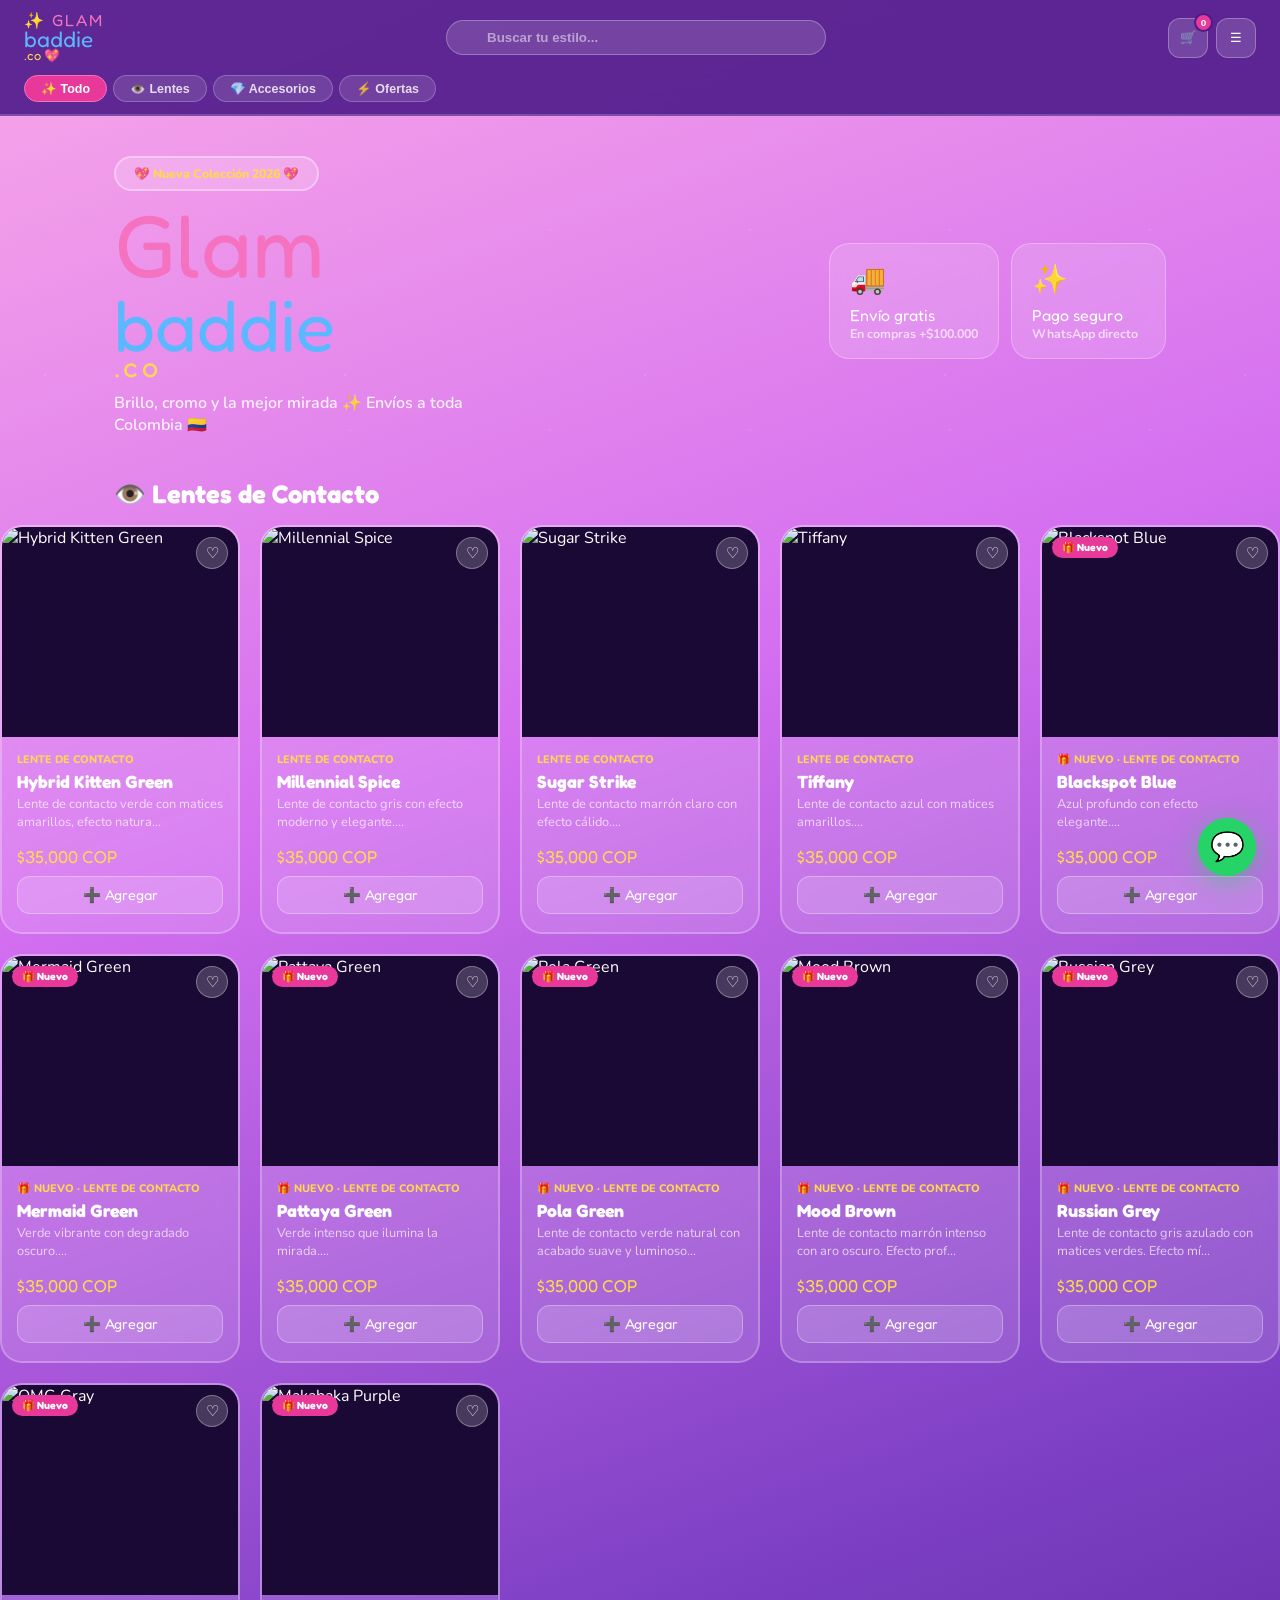
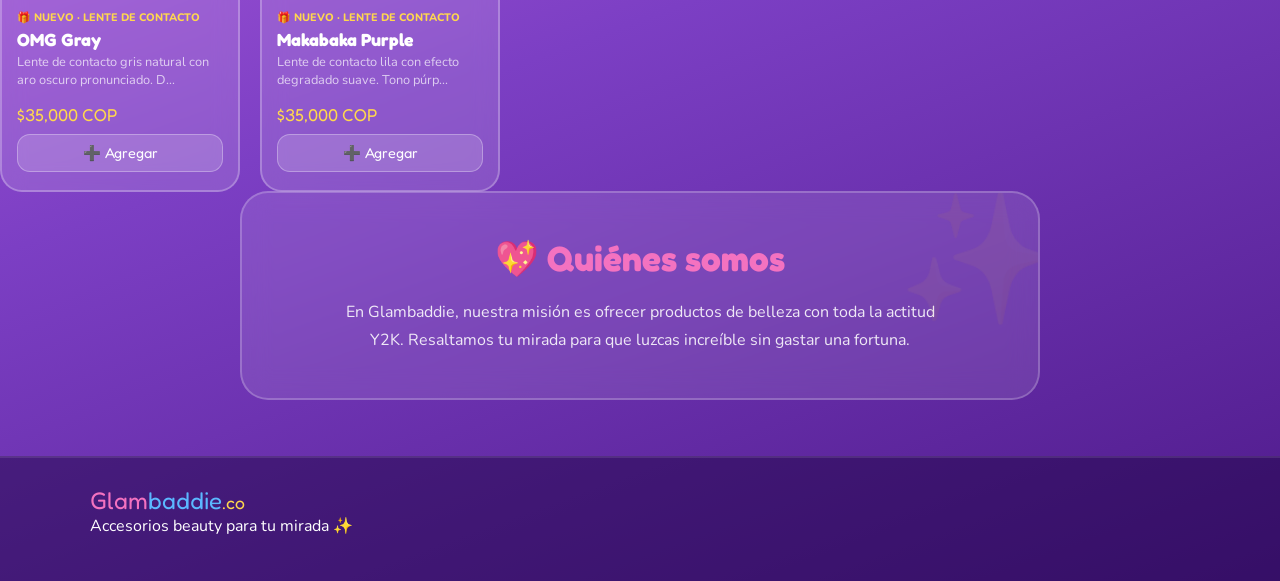
==== commit f56ed2b2: "Update index.html" ====
--- a/index.html
+++ b/index.html
@@ -4,341 +4,95 @@
   <meta charset="UTF-8">
   <meta name="viewport" content="width=device-width, initial-scale=1.0, viewport-fit=cover">
 
-  <!-- ── SEO ──────────────────────────────────────────────── -->
-  <title>Glambaddie.co | Lentes de Contacto y Accesorios de Belleza en Colombia</title>
-  <meta name="description" content="Lentes de contacto y accesorios de belleza en Colombia, calidad premium a precios accesibles. Envíos a todo el país. ✨">
-  <meta name="keywords"    content="lentes de contacto, accesorios belleza, lentes cosméticos, Colombia, Glambaddie, lentes de color, lentes grises, lentes verdes, lentes azules">
-  <meta name="author"      content="Glambaddie.co">
-  <meta name="robots"      content="index, follow">
-  <meta name="theme-color" content="#e8389a">
-  <meta name="apple-mobile-web-app-capable"         content="yes">
-  <meta name="apple-mobile-web-app-status-bar-style" content="black-translucent">
+  <title>Glambaddie.co | Lentes de Contacto y Accesorios Cyber Y2K</title>
+  <meta name="description" content="Lentes de contacto y accesorios de belleza en Colombia, calidad premium con estética Y2K. Envíos a todo el país. ✨">
+  <meta name="theme-color" content="#ff1493">
 
-  <!-- ── Open Graph ───────────────────────────────────────── -->
-  <meta property="og:type"        content="website">
-  <meta property="og:url"         content="https://glambaddie.co">
-  <meta property="og:title"       content="Glambaddie.co | Lentes de Contacto y Accesorios de Belleza">
-  <meta property="og:description" content="Los mejores lentes de contacto y accesorios de belleza en Colombia. Envíos a todo el país. ¡Compra online!">
-  <meta property="og:image"       content="https://glambaddie.co/og-glambaddie.jpg">
-  <meta property="og:site_name"   content="Glambaddie.co">
-  <meta property="og:locale"      content="es_CO">
-
-  <!-- ── Twitter Card ─────────────────────────────────────── -->
-  <meta name="twitter:card"        content="summary_large_image">
-  <meta name="twitter:title"       content="Glambaddie.co | Lentes de Contacto y Accesorios de Belleza">
-  <meta name="twitter:description" content="Los mejores lentes de contacto y accesorios de belleza en Colombia. Envíos a todo el país.">
-  <meta name="twitter:image"       content="https://glambaddie.co/og-glambaddie.jpg">
-
-  <!-- ── Schema.org ───────────────────────────────────────── -->
-  <script type="application/ld+json">
-  {
-    "@context": "https://schema.org",
-    "@type": "Store",
-    "name": "Glambaddie.co",
-    "url": "https://glambaddie.co",
-    "description": "Los mejores lentes de contacto y accesorios de belleza en Colombia. Envíos a todo el país.",
-    "image": "https://glambaddie.co/og-glambaddie.jpg",
-    "address": {
-      "@type": "PostalAddress",
-      "addressLocality": "Bogotá",
-      "addressCountry": "CO"
-    },
-    "contactPoint": {
-      "@type": "ContactPoint",
-      "contactType": "customer service",
-      "availableLanguage": "Spanish"
-    },
-    "sameAs": ["https://glambaddie.co"]
-  }
-  </script>
-
-  <!-- ── Fuentes ───────────────────────────────────────────── -->
   <link rel="preconnect" href="https://fonts.googleapis.com">
   <link rel="preconnect" href="https://fonts.gstatic.com" crossorigin>
-  <link rel="preload"
-        href="https://fonts.googleapis.com/css2?family=Fredoka+One&family=Nunito:wght@400;600;700;800&display=swap"
-        as="style"
-        onload="this.onload=null;this.rel='stylesheet'">
-  <noscript>
-    <link href="https://fonts.googleapis.com/css2?family=Fredoka+One&family=Nunito:wght@400;600;700;800&display=swap" rel="stylesheet">
-  </noscript>
+  <link href="https://fonts.googleapis.com/css2?family=Fredoka+One&family=Nunito:wght@400;600;700;800&display=swap" rel="stylesheet">
 
-  <link rel="canonical" href="https://glambaddie.co">
-  <link rel="icon" type="image/svg+xml"
-        href="data:image/svg+xml,<svg xmlns='http://www.w3.org/2000/svg' viewBox='0 0 100 100'><text y='.9em' font-size='90'>💖</text></svg>">
-
-  <!-- ── Estilos externos ─────────────────────────────────── -->
   <link rel="stylesheet" href="style.css">
 </head>
 <body>
 
-<!-- ── Accesibilidad ─────────────────────────────────────────── -->
-<a href="#main-content" class="skip-link">Saltar al contenido principal</a>
-
-<!-- ── Header ───────────────────────────────────────────────── -->
 <header>
   <div class="header-top">
-    <a href="/" class="logo" aria-label="Glambaddie.co - Inicio">
-      <span class="glam">✨ GLAM</span>
-      <span class="brat">baddie</span>
-      <span class="co">.co 💖</span>
+    <a href="/" class="logo">
+      <span class="glam">✨ GLAM</span><span class="brat">baddie</span><span class="co">.co 💖</span>
     </a>
     <div class="header-search">
-      <span class="search-icon" aria-hidden="true">🔍</span>
-      <input class="search-input" id="searchInput" type="text"
-             placeholder="Buscar en Glambaddie.co..." aria-label="Buscar productos">
+      <input class="search-input" id="searchInput" type="text" placeholder="Buscar tu estilo...">
     </div>
     <div class="header-actions">
-      <button class="icon-btn" id="cartIconBtn" aria-label="Ver carrito">
-        🛒<span class="cart-badge" id="cartBadge">0</span>
-      </button>
-      <button class="icon-btn" id="menuBtn" aria-label="Abrir menú">☰</button>
+      <button class="icon-btn" id="cartIconBtn">🛒<span class="cart-badge" id="cartBadge">0</span></button>
+      <button class="icon-btn" id="menuBtn">☰</button>
     </div>
   </div>
-  <nav class="header-nav" role="tablist" aria-label="Categorías">
-    <button class="cat-pill active" data-cat="todos"      role="tab">✨ Todo</button>
-    <button class="cat-pill"        data-cat="lentes"     role="tab">👁️ Lentes</button>
-    <button class="cat-pill"        data-cat="accesorios" role="tab">💎 Accesorios</button>
-    <button class="cat-pill"        data-cat="nuevos"     role="tab">🎁 Nuevos</button>
-    <button class="cat-pill"        data-cat="ofertas"    role="tab">⚡ Ofertas</button>
+  <nav class="header-nav">
+    <button class="cat-pill active" data-cat="todos">✨ Todo</button>
+    <button class="cat-pill" data-cat="lentes">👁️ Lentes</button>
+    <button class="cat-pill" data-cat="accesorios">💎 Accesorios</button>
+    <button class="cat-pill" data-cat="ofertas">⚡ Ofertas</button>
   </nav>
 </header>
 
-<!-- ── Sidebar ───────────────────────────────────────────────── -->
-<div class="sidebar-overlay" id="overlay" aria-hidden="true"></div>
-<aside class="sidebar" id="sidebar" aria-label="Menú Glambaddie.co">
-  <div class="sidebar-header">
-    <span class="sidebar-title">✨ Glambaddie.co</span>
-    <button class="close-btn" id="closeBtn" aria-label="Cerrar menú">✕</button>
-  </div>
-  <ul class="sidebar-nav">
-    <li><a href="#" data-cat="lentes">     <span>👁️</span> Lentes de Contacto</a></li>
-    <li><a href="#" data-cat="accesorios"> <span>💎</span> Accesorios</a></li>
-    <li><a href="#" data-cat="nuevos">     <span>🎁</span> Novedades</a></li>
-    <li><a href="#" data-cat="ofertas">    <span>⚡</span> Ofertas</a></li>
-    <li><a href="#quienes-somos">          <span>💖</span> Quiénes somos</a></li>
-    <li><a href="#">                       <span>💬</span> Contacto</a></li>
-    <li><a href="#">                       <span>🚚</span> Envíos a Colombia</a></li>
-    <li><a href="#">                       <span>❓</span> Preguntas frecuentes</a></li>
-  </ul>
-  <div class="cart-panel">
-    <div class="cart-panel-title">🛒 Mi Carrito</div>
-    <div id="sidebarCartItems" aria-live="polite">
-      <p class="cart-empty-msg">Tu carrito está vacío 🥺</p>
+<section class="hero">
+  <div class="hero-left">
+    <div class="hero-badge">💖 Nueva Colección 2026 💖</div>
+    <div class="hero-logo-big">
+      <span class="h-glam">Glam</span><span class="h-brat">baddie</span><span class="h-co">.co</span>
     </div>
-    <div class="cart-total-row">
-      <span class="cart-total-label">Total</span>
-      <span class="cart-total-val" id="sidebarTotal">$0 COP</span>
-    </div>
-    <a href="#" class="wa-checkout" id="waCheckoutBtn" aria-label="Pedir por WhatsApp">
-      💬 Pedir por WhatsApp
-    </a>
-  </div>
-</aside>
-
-<!-- ── Hero ─────────────────────────────────────────────────── -->
-<section class="hero" aria-label="Bienvenida">
-  <div class="hero-left">
-    <div class="hero-badge">💖 Nueva Colección 2025 💖</div>
-    <div class="hero-logo-big">
-      <span class="h-glam">Glam</span>
-      <span class="h-brat">baddie</span>
-      <span class="h-co">.co</span>
-    </div>
-    <div class="sparkles-row" aria-hidden="true">✨ 🎀 ✨ 💕 ✨</div>
-    <p class="hero-sub">Accesorios beauty para realzar tu mirada ✨ Envíos a toda Colombia 🇨🇴</p>
-    <div class="hero-stats">
-      <div class="stat">
-        <span class="stat-num">+200</span>
-        <span class="stat-label">Clientas felices</span>
-      </div>
-      <div class="stat">
-        <span class="stat-num" id="productCountStat">13</span>
-        <span class="stat-label">Productos</span>
-      </div>
-      <div class="stat">
-        <span class="stat-num">24h</span>
-        <span class="stat-label">Respuesta WA</span>
-      </div>
-    </div>
+    <p class="hero-sub">Brillo, cromo y la mejor mirada ✨ Envíos a toda Colombia 🇨🇴</p>
   </div>
   <div class="hero-right">
     <div class="promo-card">
-      <div class="promo-emoji" aria-hidden="true">🚚</div>
+      <div class="promo-emoji">🚚</div>
       <div class="promo-title">Envío gratis</div>
       <div class="promo-sub">En compras +$100.000</div>
-      <span class="promo-badge">✅ Activo</span>
     </div>
     <div class="promo-card">
-      <div class="promo-emoji" aria-hidden="true">✨</div>
+      <div class="promo-emoji">✨</div>
       <div class="promo-title">Pago seguro</div>
       <div class="promo-sub">WhatsApp directo</div>
-      <span class="promo-badge">100% confiable</span>
     </div>
   </div>
 </section>
 
-<!-- ── Catálogo dinámico ─────────────────────────────────────── -->
 <main id="main-content">
-
-  <!-- Lentes -->
-  <section id="secLentes" aria-label="Lentes de Contacto">
+  <section id="secLentes">
     <div class="section-head">
       <h2 class="section-title">👁️ Lentes de Contacto</h2>
-      <span class="section-count" id="countLentes">0 productos</span>
     </div>
-    <div class="grid-wrap">
-      <div class="grid" id="gridLentes"></div>
+    <div class="grid" id="gridLentes">
+        <div class="producto-card">
+            <div class="producto-img-box">✨</div>
+            <h3>Russian Grey</h3>
+            <p>$35.000 COP</p>
+            <button class="cat-pill">Ver más</button>
+        </div>
     </div>
   </section>
 
-  <!-- Accesorios -->
-  <section id="secAccesorios" aria-label="Accesorios">
-    <div class="section-head">
-      <h2 class="section-title">💎 Accesorios</h2>
-      <span class="section-count" id="countAccesorios">0 productos</span>
-    </div>
-    <div class="grid-wrap">
-      <div class="grid" id="gridAccesorios"></div>
-    </div>
+  <section id="quienes-somos" class="glass-section">
+    <h2>💖 Quiénes somos</h2>
+    <p>En Glambaddie, nuestra misión es ofrecer productos de belleza con toda la actitud Y2K. Resaltamos tu mirada para que luzcas increíble sin gastar una fortuna.</p>
   </section>
-
-  <!-- ── Quiénes somos ──────────────────────────────────────── -->
-  <section id="quienes-somos" aria-label="Quiénes somos">
-    <h2>💖 Quiénes somos</h2>
-    <p>
-      En GlamBaddie, nuestra misión es ofrecer productos de belleza de calidad premium a precios
-      razonables. Nos enorgullece resaltar la belleza colombiana y creemos que todos merecen
-      sentirse increíbles sin gastar una fortuna.
-    </p>
-    <div class="qs-emoji-row" aria-hidden="true">✨ 💄 🎀 💕 🌸</div>
-  </section>
-
-  <!-- ── Testimonios ────────────────────────────────────────── -->
-  <section id="testimonios" aria-label="Testimonios de clientas">
-    <h2>Lo que dicen nuestras clientas 💬</h2>
-    <div class="testimonios-grid">
-
-      <article class="testimonio-card">
-        <div class="testimonio-estrellas" aria-label="5 estrellas">★★★★★</div>
-        <p class="testimonio-texto">
-          "Me encantan los lentes Russian Grey, se ven súper naturales y el envío llegó rapidísimo
-          a Medellín. ¡Ya le recomendé Glambaddie a todas mis amigas!"
-        </p>
-        <div>
-          <div class="testimonio-autora">Valentina R.</div>
-          <div class="testimonio-ciudad">📍 Medellín, Colombia</div>
-        </div>
-      </article>
-
-      <article class="testimonio-card">
-        <div class="testimonio-estrellas" aria-label="5 estrellas">★★★★★</div>
-        <p class="testimonio-texto">
-          "Compré los Mermaid Green y me enamoré. La atención por WhatsApp fue muy amable y
-          respondieron al instante. Definitivamente vuelvo a comprar 💚"
-        </p>
-        <div>
-          <div class="testimonio-autora">Daniela M.</div>
-          <div class="testimonio-ciudad">📍 Bogotá, Colombia</div>
-        </div>
-      </article>
-
-      <article class="testimonio-card">
-        <div class="testimonio-estrellas" aria-label="5 estrellas">★★★★★</div>
-        <p class="testimonio-texto">
-          "El agua multipropósito y los lentes Makabaka Purple llegaron bien empacados. Los colores
-          son exactamente como en las fotos. ¡Excelente calidad a un precio increíble! ✨"
-        </p>
-        <div>
-          <div class="testimonio-autora">Sara L.</div>
-          <div class="testimonio-ciudad">📍 Cali, Colombia</div>
-        </div>
-      </article>
-
-    </div>
-  </section>
-
 </main>
 
-<!-- ── Modal de producto ─────────────────────────────────────── -->
-<div class="modal-overlay" id="modalOverlay" aria-hidden="true">
-  <div class="modal" role="dialog" aria-modal="true" aria-labelledby="modalTitle">
-    <button class="modal-close" id="modalClose" aria-label="Cerrar">✕</button>
-    <img class="modal-img" id="modalImg" src="" alt="" loading="lazy">
-    <div class="modal-body">
-      <div class="modal-tag"   id="modalTag"></div>
-      <div class="modal-title" id="modalTitle"></div>
-      <div class="modal-desc"  id="modalDesc"></div>
-      <div class="modal-specs" id="modalSpecs"></div>
-      <div class="modal-footer">
-        <div class="modal-price" id="modalPrice"></div>
-        <a class="modal-wa-btn" id="modalWaBtn"
-           href="#" target="_blank" rel="noopener noreferrer">
-          💬 Pedir por WhatsApp
-        </a>
-      </div>
-    </div>
-  </div>
-</div>
+<a class="wa-float" href="https://wa.me/573189653717" target="_blank">💬</a>
 
-<!-- ── Botón flotante WhatsApp ───────────────────────────────── -->
-<a class="wa-float"
-   href="https://wa.me/573189653717?text=Hola%20Glambaddie.co!%20Quiero%20ver%20el%20cat%C3%A1logo%20%F0%9F%92%96"
-   target="_blank" rel="noopener noreferrer"
-   aria-label="Contáctanos por WhatsApp">
-  💬
-</a>
-
-<!-- ── Footer ───────────────────────────────────────────────── -->
 <footer>
   <div class="footer-inner">
-
     <div class="footer-brand-col">
       <div class="footer-brand">
         <span class="fb-glam">Glam</span><span class="fb-brat">baddie</span><span class="fb-co">.co</span>
       </div>
-      <p class="footer-brand-sub">Accesorios beauty para tu mirada ✨</p>
-    </div>
-
-    <div class="footer-links-col">
-      <h4>Tienda</h4>
-      <ul class="footer-links">
-        <li><a href="#" data-cat="lentes">Lentes de Contacto</a></li>
-        <li><a href="#" data-cat="accesorios">Accesorios</a></li>
-        <li><a href="#" data-cat="nuevos">Novedades</a></li>
-      </ul>
-    </div>
-
-    <div class="footer-links-col">
-      <h4>Ayuda</h4>
-      <ul class="footer-links">
-        <li><a href="#">Envíos</a></li>
-        <li><a href="#">Contacto</a></li>
-        <li><a href="#">Preguntas frecuentes</a></li>
-      </ul>
-    </div>
-
-    <div class="footer-links-col">
-      <h4>Glambaddie.co</h4>
-      <ul class="footer-links">
-        <li><a href="#quienes-somos">Quiénes somos</a></li>
-        <li><a href="#">Términos</a></li>
-      </ul>
-    </div>
-
-  </div>
-
-  <div class="footer-bottom">
-    Hecho con amor por <strong>Glambaddie.co</strong> · Bogotá, Colombia · 2025 ✨
-    <div class="footer-bottom-links">
-      <a href="#main-content">Tienda</a>
-      <a href="#">Preguntas frecuentes</a>
-      <a href="#">Contacto</a>
+      <p>Accesorios beauty para tu mirada ✨</p>
     </div>
   </div>
 </footer>
 
-<!-- ── Scripts ───────────────────────────────────────────────── -->
 <script src="catalogo.js"></script>
 </body>
 </html>
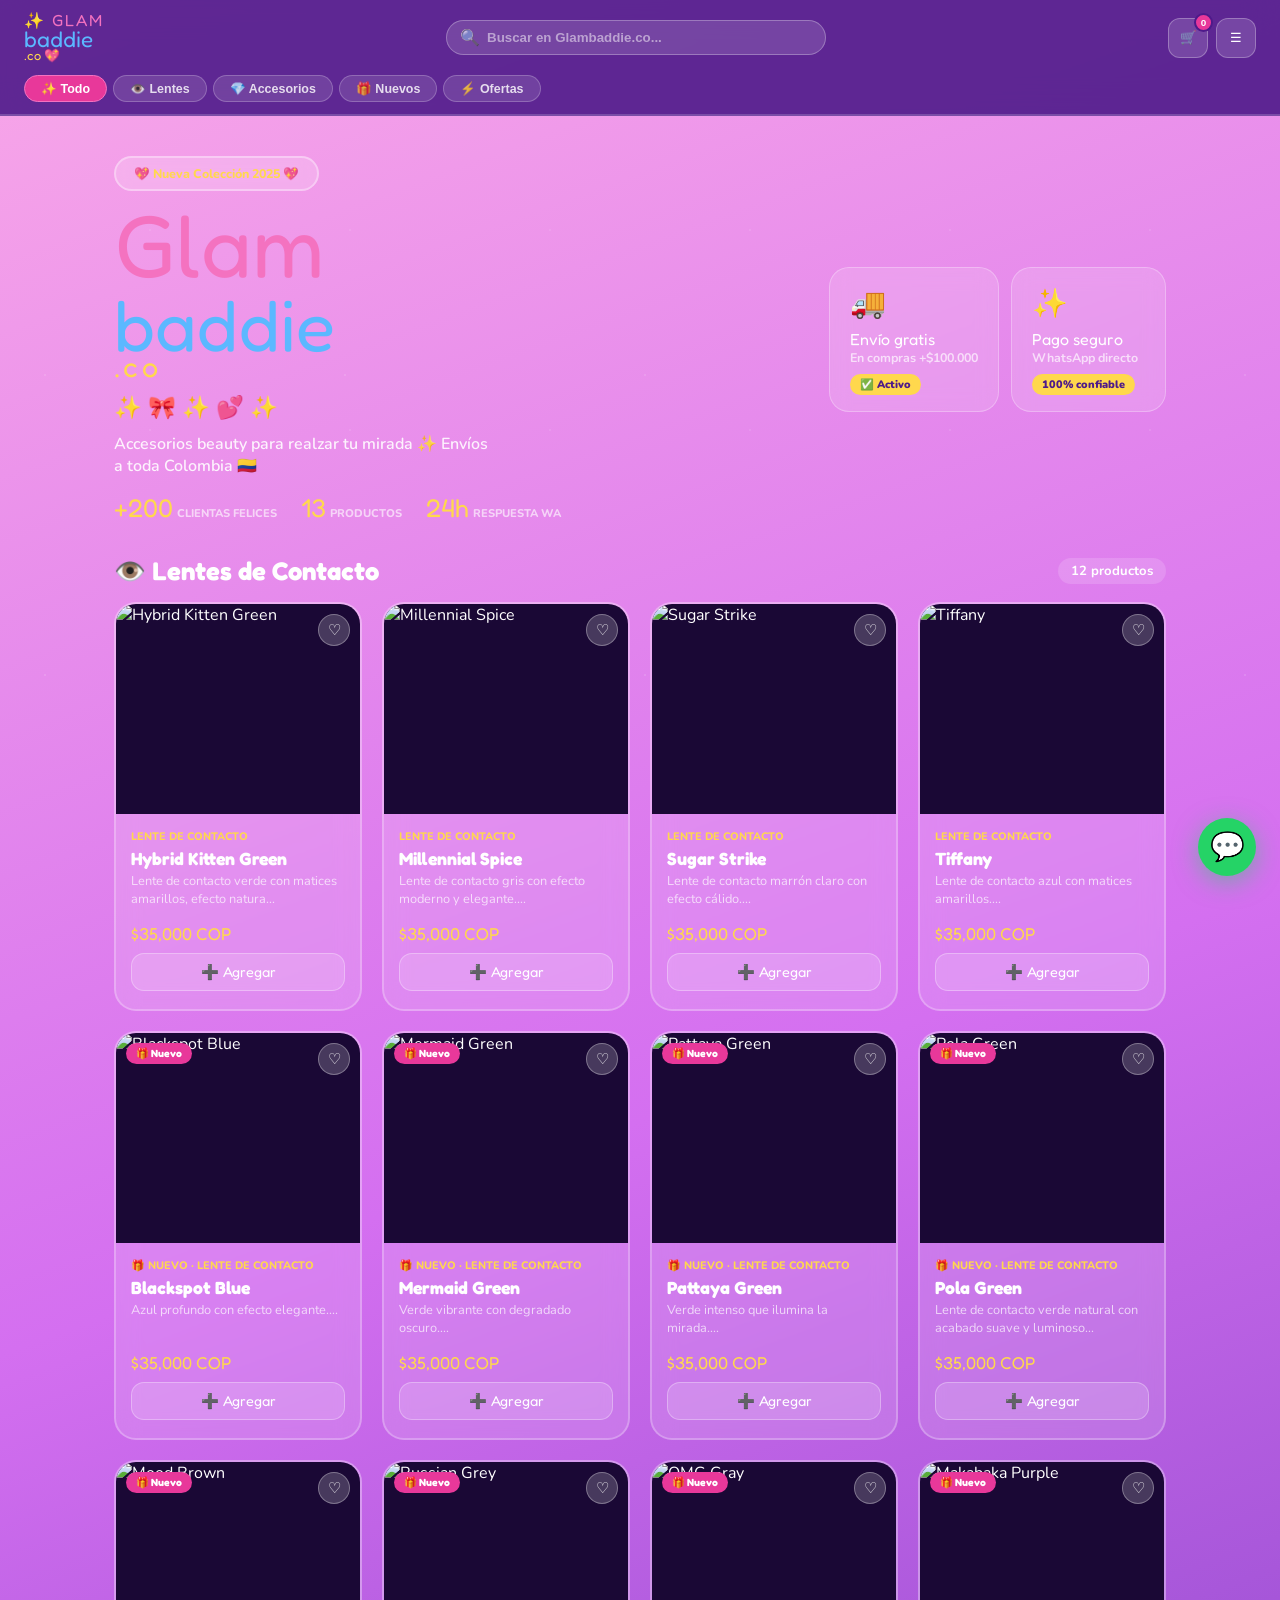
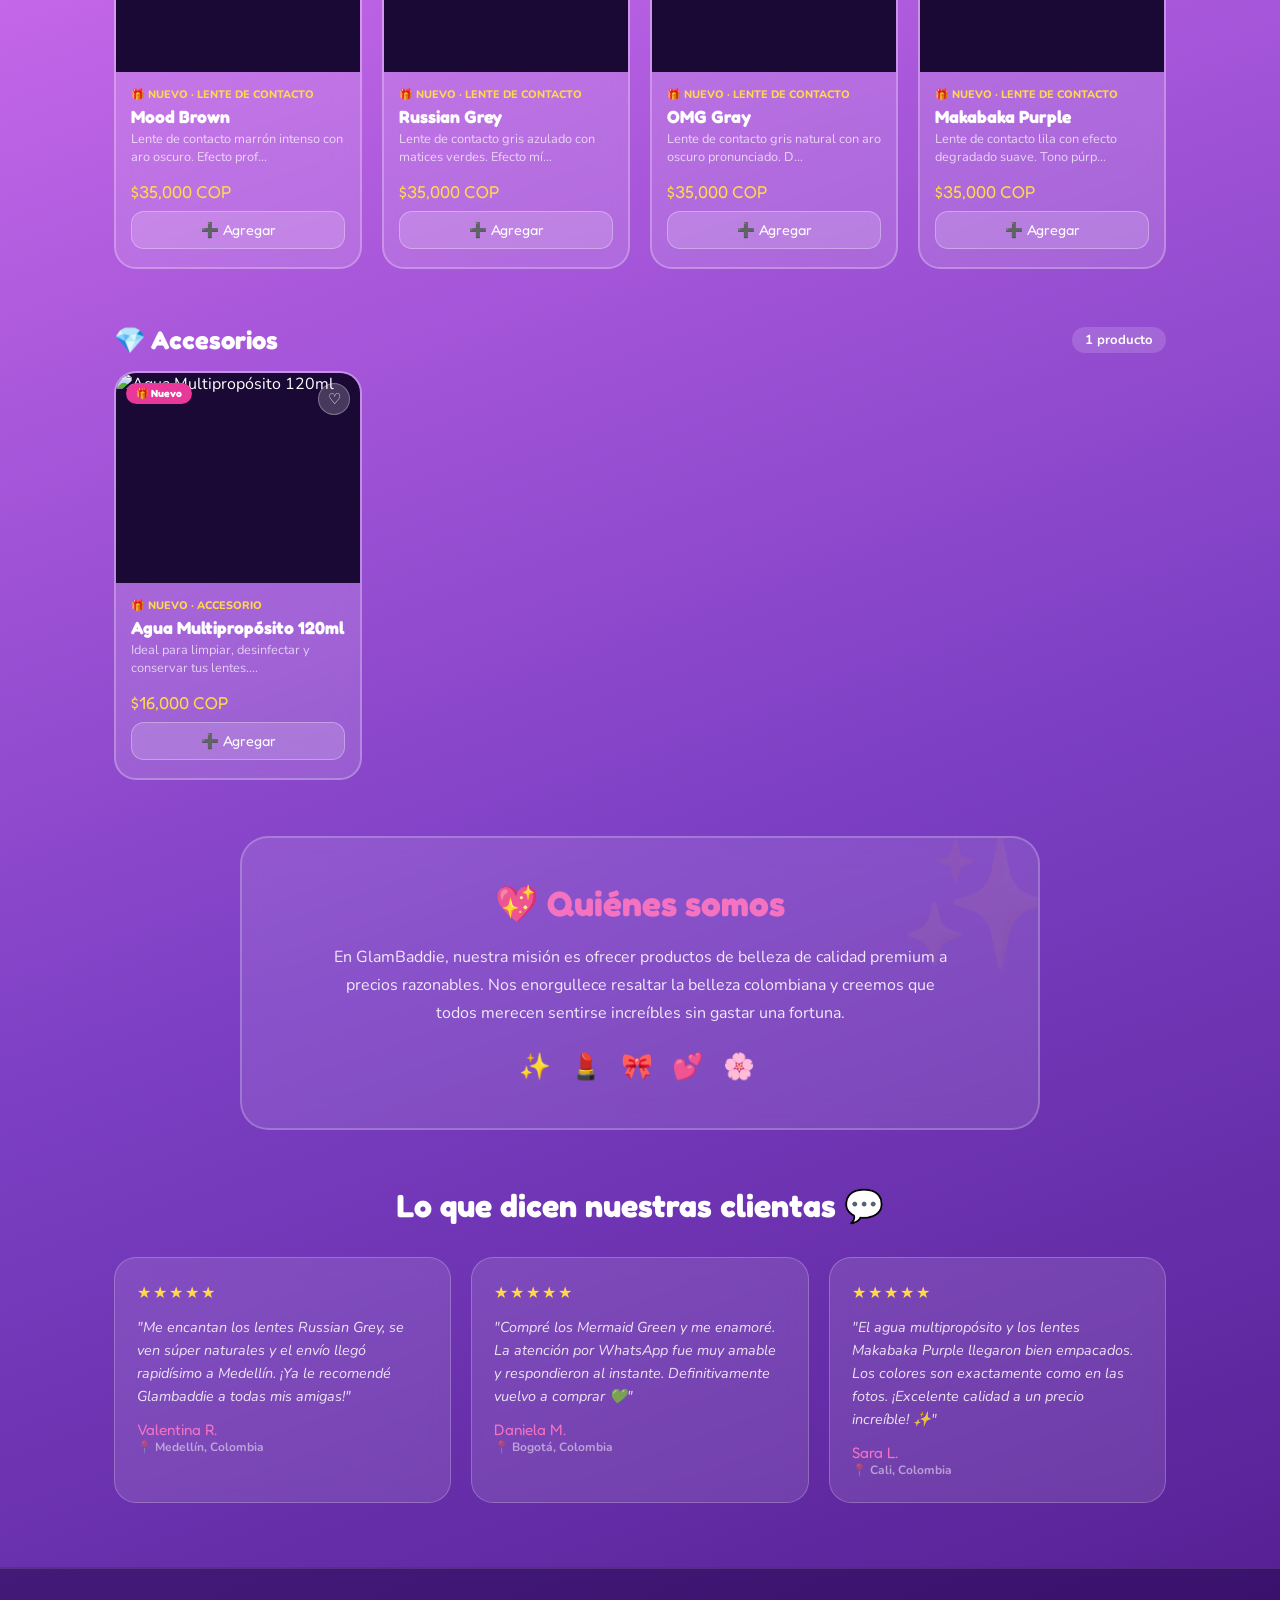
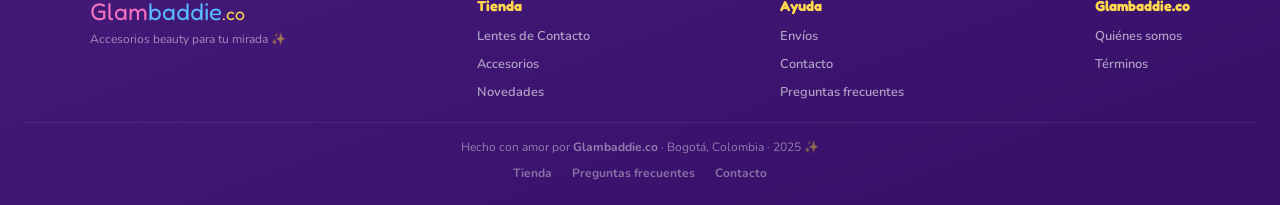
==== commit 07dc235d: "Add files via upload" ====
--- a/index.html
+++ b/index.html
@@ -4,95 +4,341 @@
   <meta charset="UTF-8">
   <meta name="viewport" content="width=device-width, initial-scale=1.0, viewport-fit=cover">
 
-  <title>Glambaddie.co | Lentes de Contacto y Accesorios Cyber Y2K</title>
-  <meta name="description" content="Lentes de contacto y accesorios de belleza en Colombia, calidad premium con estética Y2K. Envíos a todo el país. ✨">
-  <meta name="theme-color" content="#ff1493">
-
+  <!-- ── SEO ──────────────────────────────────────────────── -->
+  <title>Glambaddie.co | Lentes de Contacto y Accesorios de Belleza en Colombia</title>
+  <meta name="description" content="Lentes de contacto y accesorios de belleza en Colombia, calidad premium a precios accesibles. Envíos a todo el país. ✨">
+  <meta name="keywords"    content="lentes de contacto, accesorios belleza, lentes cosméticos, Colombia, Glambaddie, lentes de color, lentes grises, lentes verdes, lentes azules">
+  <meta name="author"      content="Glambaddie.co">
+  <meta name="robots"      content="index, follow">
+  <meta name="theme-color" content="#e8389a">
+  <meta name="apple-mobile-web-app-capable"         content="yes">
+  <meta name="apple-mobile-web-app-status-bar-style" content="black-translucent">
+
+  <!-- ── Open Graph ───────────────────────────────────────── -->
+  <meta property="og:type"        content="website">
+  <meta property="og:url"         content="https://glambaddie.co">
+  <meta property="og:title"       content="Glambaddie.co | Lentes de Contacto y Accesorios de Belleza">
+  <meta property="og:description" content="Los mejores lentes de contacto y accesorios de belleza en Colombia. Envíos a todo el país. ¡Compra online!">
+  <meta property="og:image"       content="https://glambaddie.co/og-glambaddie.jpg">
+  <meta property="og:site_name"   content="Glambaddie.co">
+  <meta property="og:locale"      content="es_CO">
+
+  <!-- ── Twitter Card ─────────────────────────────────────── -->
+  <meta name="twitter:card"        content="summary_large_image">
+  <meta name="twitter:title"       content="Glambaddie.co | Lentes de Contacto y Accesorios de Belleza">
+  <meta name="twitter:description" content="Los mejores lentes de contacto y accesorios de belleza en Colombia. Envíos a todo el país.">
+  <meta name="twitter:image"       content="https://glambaddie.co/og-glambaddie.jpg">
+
+  <!-- ── Schema.org ───────────────────────────────────────── -->
+  <script type="application/ld+json">
+  {
+    "@context": "https://schema.org",
+    "@type": "Store",
+    "name": "Glambaddie.co",
+    "url": "https://glambaddie.co",
+    "description": "Los mejores lentes de contacto y accesorios de belleza en Colombia. Envíos a todo el país.",
+    "image": "https://glambaddie.co/og-glambaddie.jpg",
+    "address": {
+      "@type": "PostalAddress",
+      "addressLocality": "Bogotá",
+      "addressCountry": "CO"
+    },
+    "contactPoint": {
+      "@type": "ContactPoint",
+      "contactType": "customer service",
+      "availableLanguage": "Spanish"
+    },
+    "sameAs": ["https://glambaddie.co"]
+  }
+  </script>
+
+  <!-- ── Fuentes ───────────────────────────────────────────── -->
   <link rel="preconnect" href="https://fonts.googleapis.com">
   <link rel="preconnect" href="https://fonts.gstatic.com" crossorigin>
-  <link href="https://fonts.googleapis.com/css2?family=Fredoka+One&family=Nunito:wght@400;600;700;800&display=swap" rel="stylesheet">
-
+  <link rel="preload"
+        href="https://fonts.googleapis.com/css2?family=Fredoka+One&family=Nunito:wght@400;600;700;800&display=swap"
+        as="style"
+        onload="this.onload=null;this.rel='stylesheet'">
+  <noscript>
+    <link href="https://fonts.googleapis.com/css2?family=Fredoka+One&family=Nunito:wght@400;600;700;800&display=swap" rel="stylesheet">
+  </noscript>
+
+  <link rel="canonical" href="https://glambaddie.co">
+  <link rel="icon" type="image/svg+xml"
+        href="data:image/svg+xml,<svg xmlns='http://www.w3.org/2000/svg' viewBox='0 0 100 100'><text y='.9em' font-size='90'>💖</text></svg>">
+
+  <!-- ── Estilos externos ─────────────────────────────────── -->
   <link rel="stylesheet" href="style.css">
 </head>
 <body>
 
+<!-- ── Accesibilidad ─────────────────────────────────────────── -->
+<a href="#main-content" class="skip-link">Saltar al contenido principal</a>
+
+<!-- ── Header ───────────────────────────────────────────────── -->
 <header>
   <div class="header-top">
-    <a href="/" class="logo">
-      <span class="glam">✨ GLAM</span><span class="brat">baddie</span><span class="co">.co 💖</span>
+    <a href="/" class="logo" aria-label="Glambaddie.co - Inicio">
+      <span class="glam">✨ GLAM</span>
+      <span class="brat">baddie</span>
+      <span class="co">.co 💖</span>
     </a>
     <div class="header-search">
-      <input class="search-input" id="searchInput" type="text" placeholder="Buscar tu estilo...">
+      <span class="search-icon" aria-hidden="true">🔍</span>
+      <input class="search-input" id="searchInput" type="text"
+             placeholder="Buscar en Glambaddie.co..." aria-label="Buscar productos">
     </div>
     <div class="header-actions">
-      <button class="icon-btn" id="cartIconBtn">🛒<span class="cart-badge" id="cartBadge">0</span></button>
-      <button class="icon-btn" id="menuBtn">☰</button>
-    </div>
-  </div>
-  <nav class="header-nav">
-    <button class="cat-pill active" data-cat="todos">✨ Todo</button>
-    <button class="cat-pill" data-cat="lentes">👁️ Lentes</button>
-    <button class="cat-pill" data-cat="accesorios">💎 Accesorios</button>
-    <button class="cat-pill" data-cat="ofertas">⚡ Ofertas</button>
+      <button class="icon-btn" id="cartIconBtn" aria-label="Ver carrito">
+        🛒<span class="cart-badge" id="cartBadge">0</span>
+      </button>
+      <button class="icon-btn" id="menuBtn" aria-label="Abrir menú">☰</button>
+    </div>
+  </div>
+  <nav class="header-nav" role="tablist" aria-label="Categorías">
+    <button class="cat-pill active" data-cat="todos"      role="tab">✨ Todo</button>
+    <button class="cat-pill"        data-cat="lentes"     role="tab">👁️ Lentes</button>
+    <button class="cat-pill"        data-cat="accesorios" role="tab">💎 Accesorios</button>
+    <button class="cat-pill"        data-cat="nuevos"     role="tab">🎁 Nuevos</button>
+    <button class="cat-pill"        data-cat="ofertas"    role="tab">⚡ Ofertas</button>
   </nav>
 </header>
 
-<section class="hero">
+<!-- ── Sidebar ───────────────────────────────────────────────── -->
+<div class="sidebar-overlay" id="overlay" aria-hidden="true"></div>
+<aside class="sidebar" id="sidebar" aria-label="Menú Glambaddie.co">
+  <div class="sidebar-header">
+    <span class="sidebar-title">✨ Glambaddie.co</span>
+    <button class="close-btn" id="closeBtn" aria-label="Cerrar menú">✕</button>
+  </div>
+  <ul class="sidebar-nav">
+    <li><a href="#" data-cat="lentes">     <span>👁️</span> Lentes de Contacto</a></li>
+    <li><a href="#" data-cat="accesorios"> <span>💎</span> Accesorios</a></li>
+    <li><a href="#" data-cat="nuevos">     <span>🎁</span> Novedades</a></li>
+    <li><a href="#" data-cat="ofertas">    <span>⚡</span> Ofertas</a></li>
+    <li><a href="#quienes-somos">          <span>💖</span> Quiénes somos</a></li>
+    <li><a href="#">                       <span>💬</span> Contacto</a></li>
+    <li><a href="#">                       <span>🚚</span> Envíos a Colombia</a></li>
+    <li><a href="#">                       <span>❓</span> Preguntas frecuentes</a></li>
+  </ul>
+  <div class="cart-panel">
+    <div class="cart-panel-title">🛒 Mi Carrito</div>
+    <div id="sidebarCartItems" aria-live="polite">
+      <p class="cart-empty-msg">Tu carrito está vacío 🥺</p>
+    </div>
+    <div class="cart-total-row">
+      <span class="cart-total-label">Total</span>
+      <span class="cart-total-val" id="sidebarTotal">$0 COP</span>
+    </div>
+    <a href="#" class="wa-checkout" id="waCheckoutBtn" aria-label="Pedir por WhatsApp">
+      💬 Pedir por WhatsApp
+    </a>
+  </div>
+</aside>
+
+<!-- ── Hero ─────────────────────────────────────────────────── -->
+<section class="hero" aria-label="Bienvenida">
   <div class="hero-left">
-    <div class="hero-badge">💖 Nueva Colección 2026 💖</div>
+    <div class="hero-badge">💖 Nueva Colección 2025 💖</div>
     <div class="hero-logo-big">
-      <span class="h-glam">Glam</span><span class="h-brat">baddie</span><span class="h-co">.co</span>
-    </div>
-    <p class="hero-sub">Brillo, cromo y la mejor mirada ✨ Envíos a toda Colombia 🇨🇴</p>
+      <span class="h-glam">Glam</span>
+      <span class="h-brat">baddie</span>
+      <span class="h-co">.co</span>
+    </div>
+    <div class="sparkles-row" aria-hidden="true">✨ 🎀 ✨ 💕 ✨</div>
+    <p class="hero-sub">Accesorios beauty para realzar tu mirada ✨ Envíos a toda Colombia 🇨🇴</p>
+    <div class="hero-stats">
+      <div class="stat">
+        <span class="stat-num">+200</span>
+        <span class="stat-label">Clientas felices</span>
+      </div>
+      <div class="stat">
+        <span class="stat-num" id="productCountStat">13</span>
+        <span class="stat-label">Productos</span>
+      </div>
+      <div class="stat">
+        <span class="stat-num">24h</span>
+        <span class="stat-label">Respuesta WA</span>
+      </div>
+    </div>
   </div>
   <div class="hero-right">
     <div class="promo-card">
-      <div class="promo-emoji">🚚</div>
+      <div class="promo-emoji" aria-hidden="true">🚚</div>
       <div class="promo-title">Envío gratis</div>
       <div class="promo-sub">En compras +$100.000</div>
+      <span class="promo-badge">✅ Activo</span>
     </div>
     <div class="promo-card">
-      <div class="promo-emoji">✨</div>
+      <div class="promo-emoji" aria-hidden="true">✨</div>
       <div class="promo-title">Pago seguro</div>
       <div class="promo-sub">WhatsApp directo</div>
+      <span class="promo-badge">100% confiable</span>
     </div>
   </div>
 </section>
 
+<!-- ── Catálogo dinámico ─────────────────────────────────────── -->
 <main id="main-content">
-  <section id="secLentes">
+
+  <!-- Lentes -->
+  <section id="secLentes" aria-label="Lentes de Contacto">
     <div class="section-head">
       <h2 class="section-title">👁️ Lentes de Contacto</h2>
-    </div>
-    <div class="grid" id="gridLentes">
-        <div class="producto-card">
-            <div class="producto-img-box">✨</div>
-            <h3>Russian Grey</h3>
-            <p>$35.000 COP</p>
-            <button class="cat-pill">Ver más</button>
+      <span class="section-count" id="countLentes">0 productos</span>
+    </div>
+    <div class="grid-wrap">
+      <div class="grid" id="gridLentes"></div>
+    </div>
+  </section>
+
+  <!-- Accesorios -->
+  <section id="secAccesorios" aria-label="Accesorios">
+    <div class="section-head">
+      <h2 class="section-title">💎 Accesorios</h2>
+      <span class="section-count" id="countAccesorios">0 productos</span>
+    </div>
+    <div class="grid-wrap">
+      <div class="grid" id="gridAccesorios"></div>
+    </div>
+  </section>
+
+  <!-- ── Quiénes somos ──────────────────────────────────────── -->
+  <section id="quienes-somos" aria-label="Quiénes somos">
+    <h2>💖 Quiénes somos</h2>
+    <p>
+      En GlamBaddie, nuestra misión es ofrecer productos de belleza de calidad premium a precios
+      razonables. Nos enorgullece resaltar la belleza colombiana y creemos que todos merecen
+      sentirse increíbles sin gastar una fortuna.
+    </p>
+    <div class="qs-emoji-row" aria-hidden="true">✨ 💄 🎀 💕 🌸</div>
+  </section>
+
+  <!-- ── Testimonios ────────────────────────────────────────── -->
+  <section id="testimonios" aria-label="Testimonios de clientas">
+    <h2>Lo que dicen nuestras clientas 💬</h2>
+    <div class="testimonios-grid">
+
+      <article class="testimonio-card">
+        <div class="testimonio-estrellas" aria-label="5 estrellas">★★★★★</div>
+        <p class="testimonio-texto">
+          "Me encantan los lentes Russian Grey, se ven súper naturales y el envío llegó rapidísimo
+          a Medellín. ¡Ya le recomendé Glambaddie a todas mis amigas!"
+        </p>
+        <div>
+          <div class="testimonio-autora">Valentina R.</div>
+          <div class="testimonio-ciudad">📍 Medellín, Colombia</div>
         </div>
+      </article>
+
+      <article class="testimonio-card">
+        <div class="testimonio-estrellas" aria-label="5 estrellas">★★★★★</div>
+        <p class="testimonio-texto">
+          "Compré los Mermaid Green y me enamoré. La atención por WhatsApp fue muy amable y
+          respondieron al instante. Definitivamente vuelvo a comprar 💚"
+        </p>
+        <div>
+          <div class="testimonio-autora">Daniela M.</div>
+          <div class="testimonio-ciudad">📍 Bogotá, Colombia</div>
+        </div>
+      </article>
+
+      <article class="testimonio-card">
+        <div class="testimonio-estrellas" aria-label="5 estrellas">★★★★★</div>
+        <p class="testimonio-texto">
+          "El agua multipropósito y los lentes Makabaka Purple llegaron bien empacados. Los colores
+          son exactamente como en las fotos. ¡Excelente calidad a un precio increíble! ✨"
+        </p>
+        <div>
+          <div class="testimonio-autora">Sara L.</div>
+          <div class="testimonio-ciudad">📍 Cali, Colombia</div>
+        </div>
+      </article>
+
     </div>
   </section>
 
-  <section id="quienes-somos" class="glass-section">
-    <h2>💖 Quiénes somos</h2>
-    <p>En Glambaddie, nuestra misión es ofrecer productos de belleza con toda la actitud Y2K. Resaltamos tu mirada para que luzcas increíble sin gastar una fortuna.</p>
-  </section>
 </main>
 
-<a class="wa-float" href="https://wa.me/573189653717" target="_blank">💬</a>
-
+<!-- ── Modal de producto ─────────────────────────────────────── -->
+<div class="modal-overlay" id="modalOverlay" aria-hidden="true">
+  <div class="modal" role="dialog" aria-modal="true" aria-labelledby="modalTitle">
+    <button class="modal-close" id="modalClose" aria-label="Cerrar">✕</button>
+    <img class="modal-img" id="modalImg" src="" alt="" loading="lazy">
+    <div class="modal-body">
+      <div class="modal-tag"   id="modalTag"></div>
+      <div class="modal-title" id="modalTitle"></div>
+      <div class="modal-desc"  id="modalDesc"></div>
+      <div class="modal-specs" id="modalSpecs"></div>
+      <div class="modal-footer">
+        <div class="modal-price" id="modalPrice"></div>
+        <a class="modal-wa-btn" id="modalWaBtn"
+           href="#" target="_blank" rel="noopener noreferrer">
+          💬 Pedir por WhatsApp
+        </a>
+      </div>
+    </div>
+  </div>
+</div>
+
+<!-- ── Botón flotante WhatsApp ───────────────────────────────── -->
+<a class="wa-float"
+   href="https://wa.me/573189653717?text=Hola%20Glambaddie.co!%20Quiero%20ver%20el%20cat%C3%A1logo%20%F0%9F%92%96"
+   target="_blank" rel="noopener noreferrer"
+   aria-label="Contáctanos por WhatsApp">
+  💬
+</a>
+
+<!-- ── Footer ───────────────────────────────────────────────── -->
 <footer>
   <div class="footer-inner">
+
     <div class="footer-brand-col">
       <div class="footer-brand">
         <span class="fb-glam">Glam</span><span class="fb-brat">baddie</span><span class="fb-co">.co</span>
       </div>
-      <p>Accesorios beauty para tu mirada ✨</p>
+      <p class="footer-brand-sub">Accesorios beauty para tu mirada ✨</p>
+    </div>
+
+    <div class="footer-links-col">
+      <h4>Tienda</h4>
+      <ul class="footer-links">
+        <li><a href="#" data-cat="lentes">Lentes de Contacto</a></li>
+        <li><a href="#" data-cat="accesorios">Accesorios</a></li>
+        <li><a href="#" data-cat="nuevos">Novedades</a></li>
+      </ul>
+    </div>
+
+    <div class="footer-links-col">
+      <h4>Ayuda</h4>
+      <ul class="footer-links">
+        <li><a href="#">Envíos</a></li>
+        <li><a href="#">Contacto</a></li>
+        <li><a href="#">Preguntas frecuentes</a></li>
+      </ul>
+    </div>
+
+    <div class="footer-links-col">
+      <h4>Glambaddie.co</h4>
+      <ul class="footer-links">
+        <li><a href="#quienes-somos">Quiénes somos</a></li>
+        <li><a href="#">Términos</a></li>
+      </ul>
+    </div>
+
+  </div>
+
+  <div class="footer-bottom">
+    Hecho con amor por <strong>Glambaddie.co</strong> · Bogotá, Colombia · 2025 ✨
+    <div class="footer-bottom-links">
+      <a href="#main-content">Tienda</a>
+      <a href="#">Preguntas frecuentes</a>
+      <a href="#">Contacto</a>
     </div>
   </div>
 </footer>
 
+<!-- ── Scripts ───────────────────────────────────────────────── -->
 <script src="catalogo.js"></script>
 </body>
 </html>
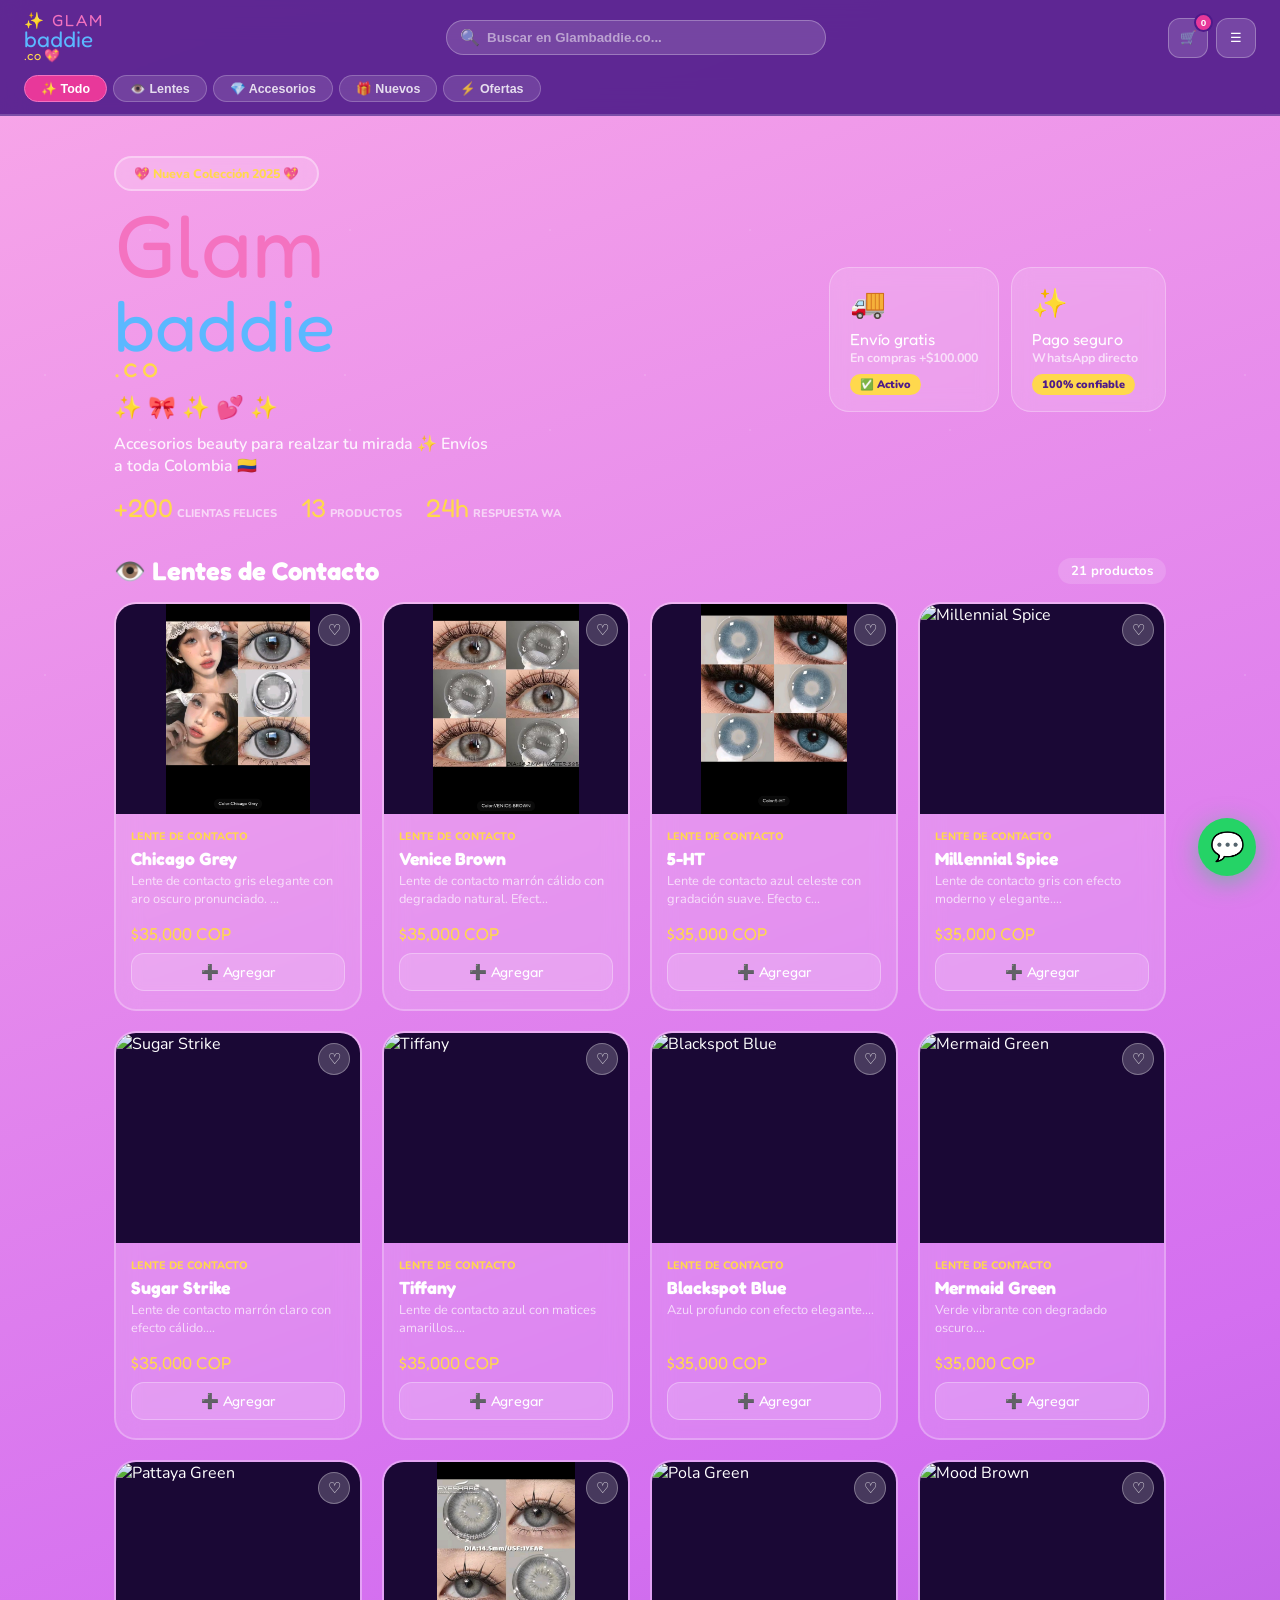
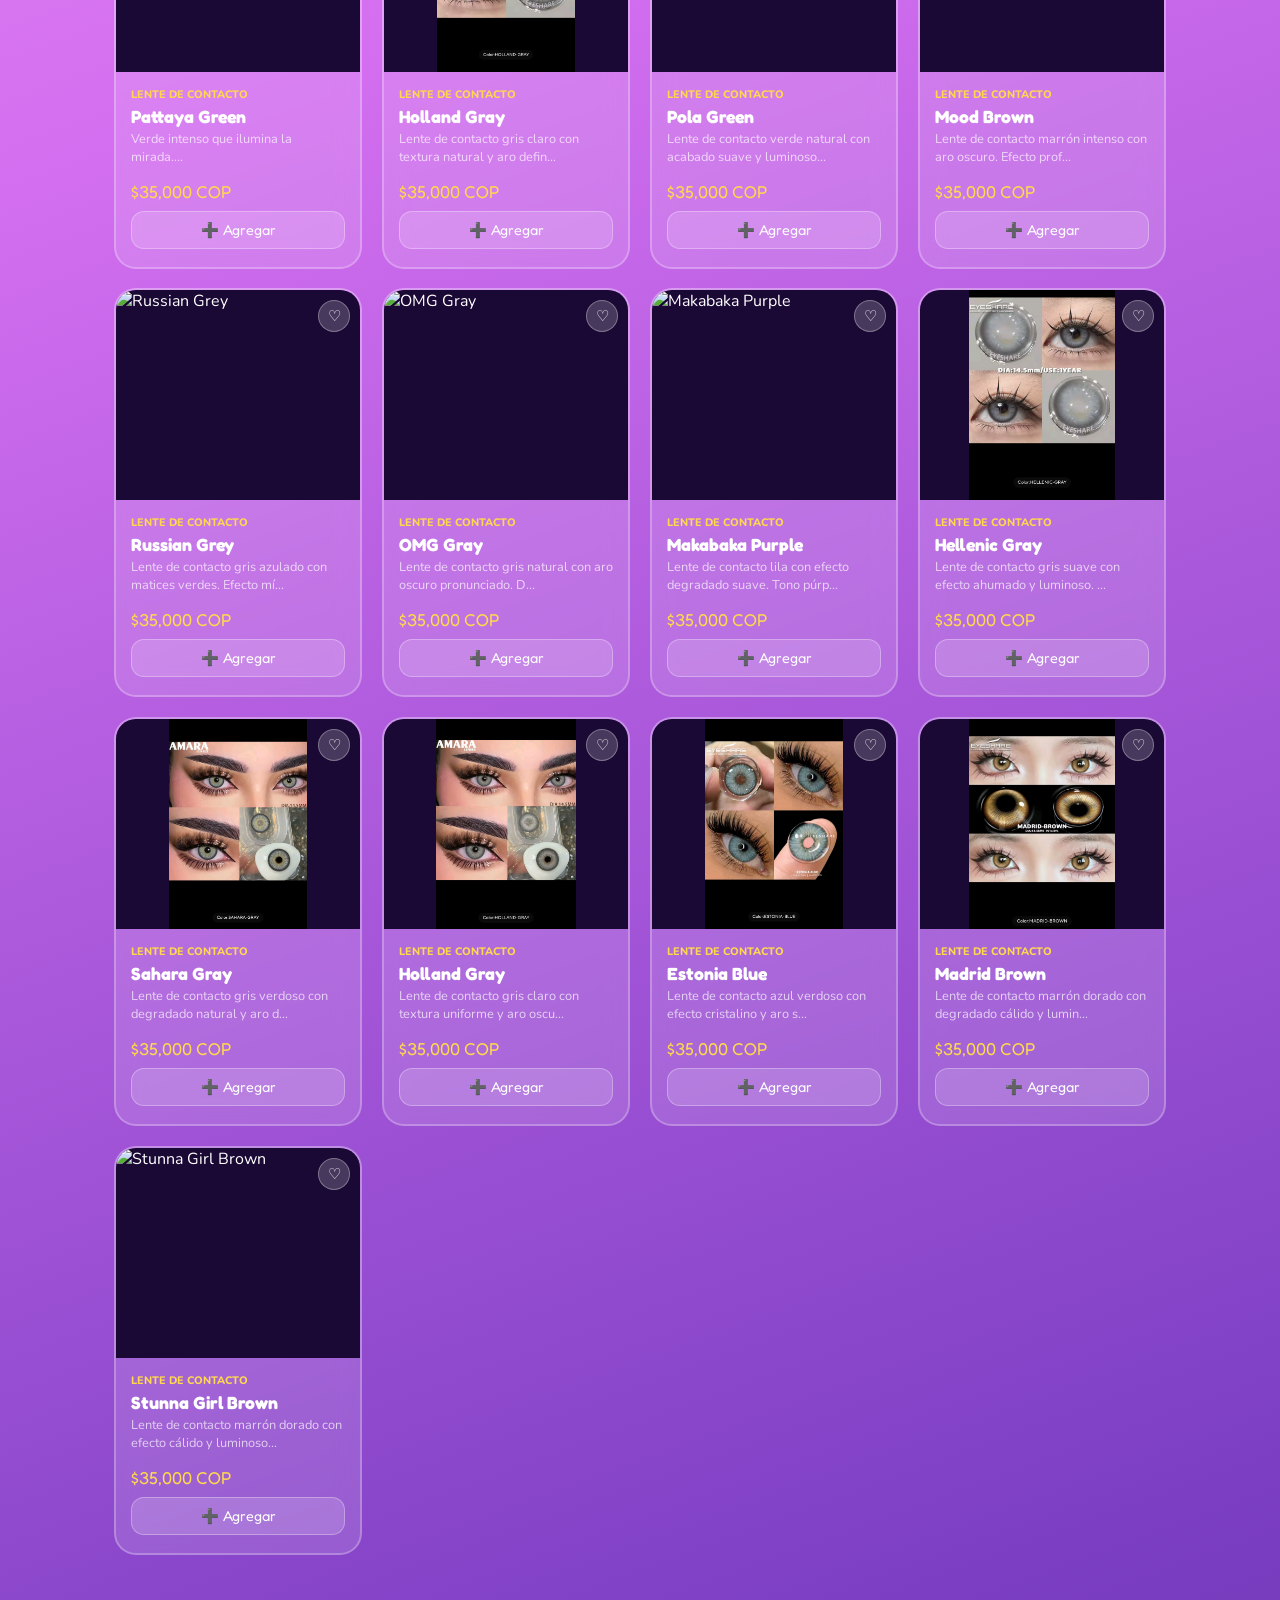
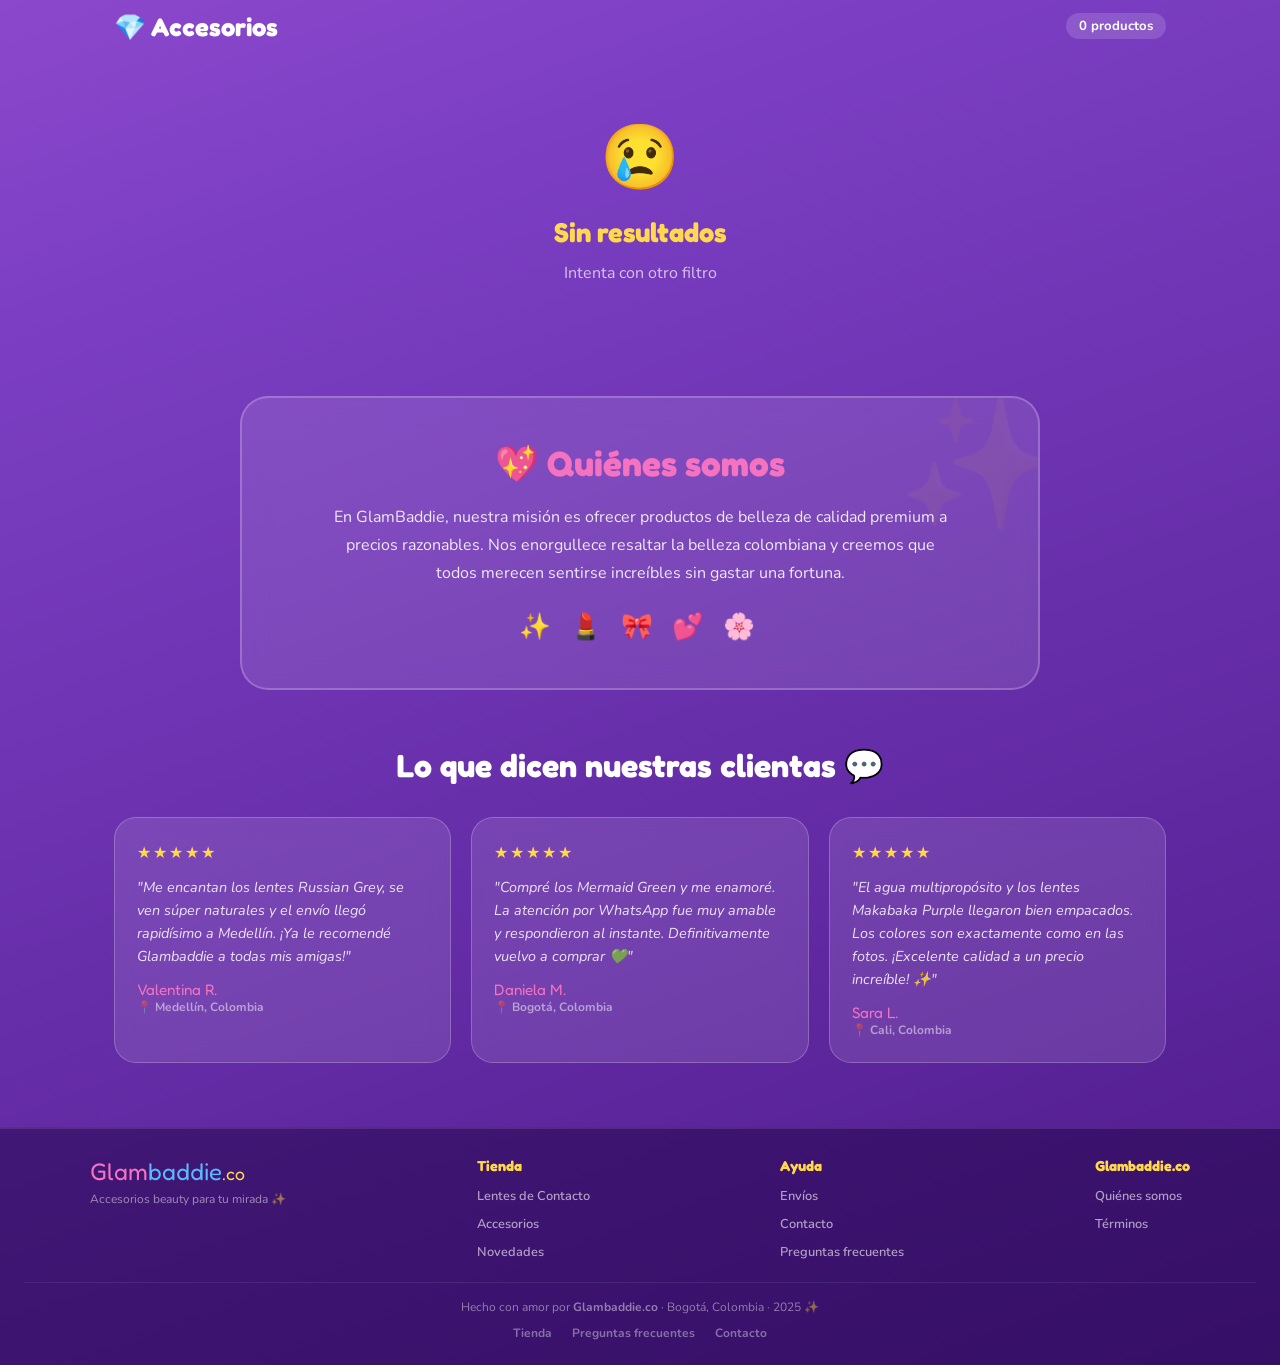
==== commit c199a401: "Add video element to modal in index.html" ====
--- a/index.html
+++ b/index.html
@@ -265,6 +265,7 @@
   <div class="modal" role="dialog" aria-modal="true" aria-labelledby="modalTitle">
     <button class="modal-close" id="modalClose" aria-label="Cerrar">✕</button>
     <img class="modal-img" id="modalImg" src="" alt="" loading="lazy">
+    <video class="modal-img" id="modalVideo" muted autoplay loop playsinline style="display:none;"></video>
     <div class="modal-body">
       <div class="modal-tag"   id="modalTag"></div>
       <div class="modal-title" id="modalTitle"></div>
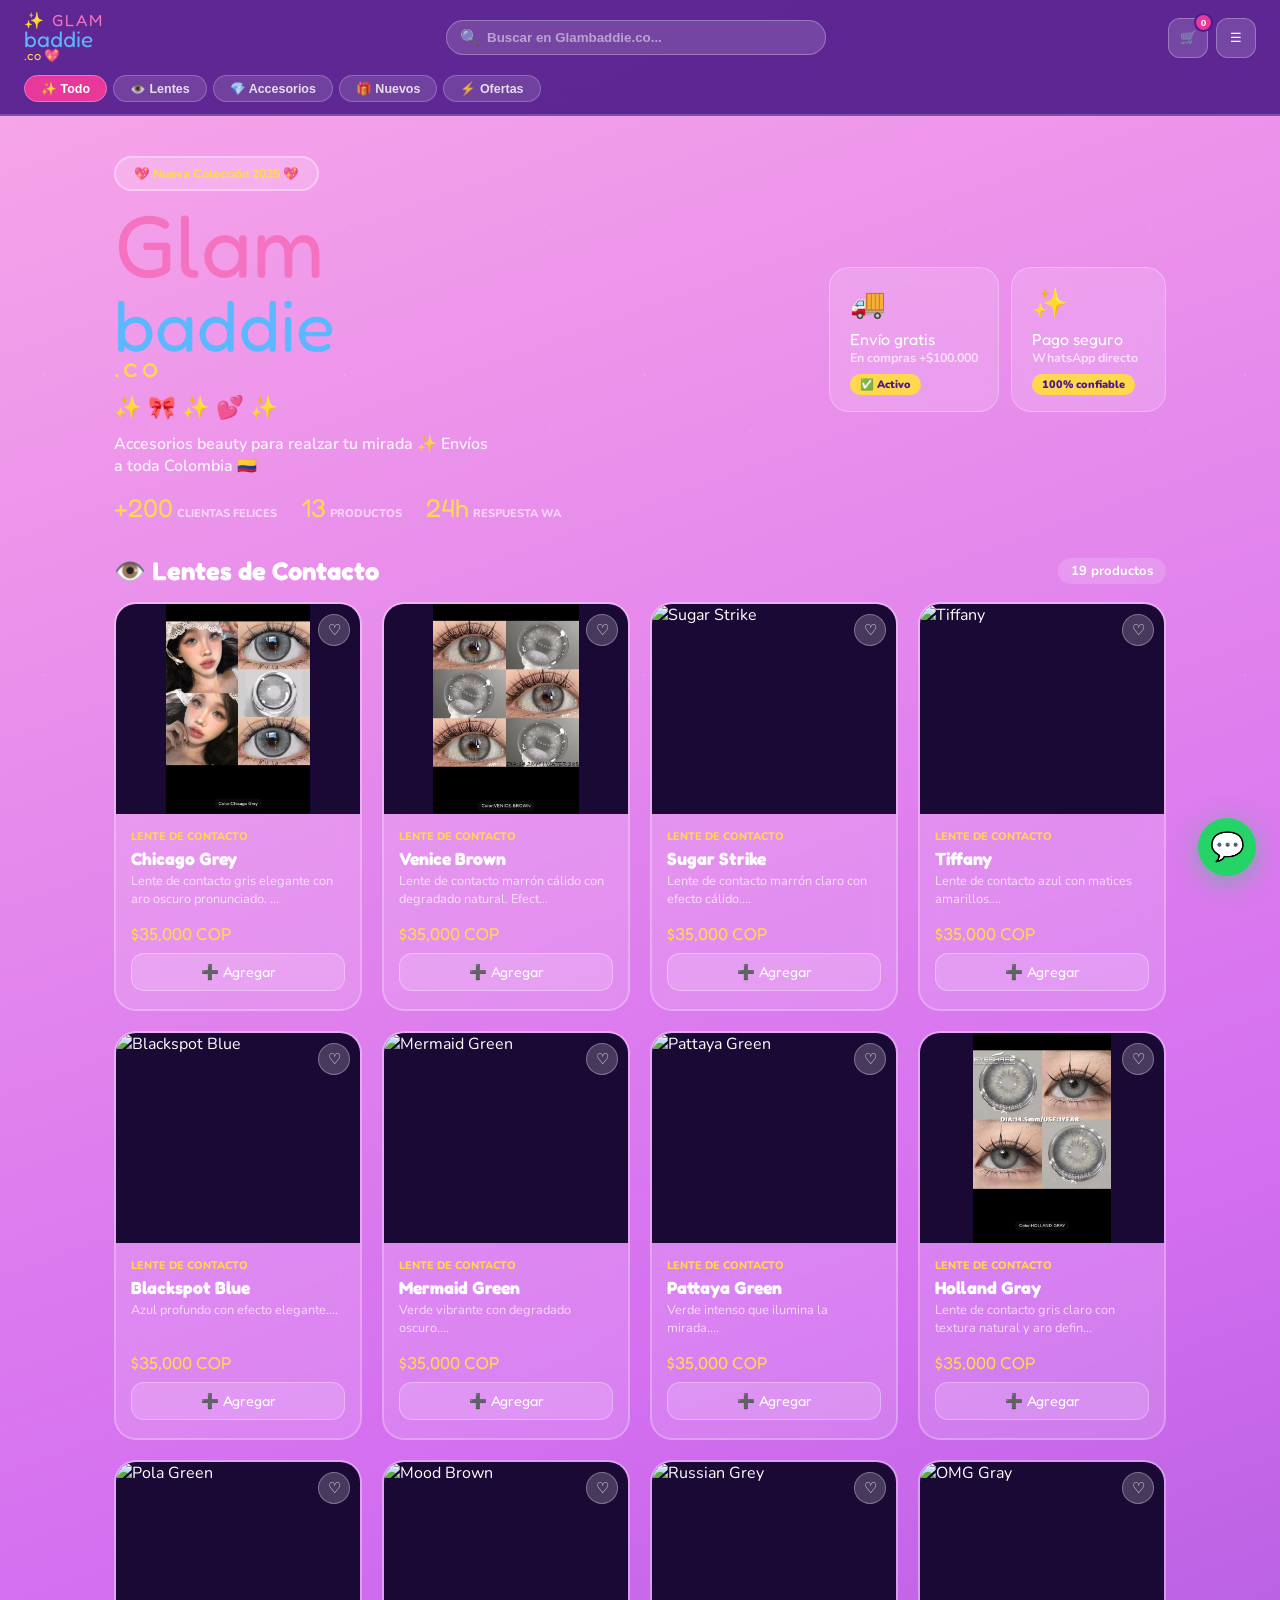
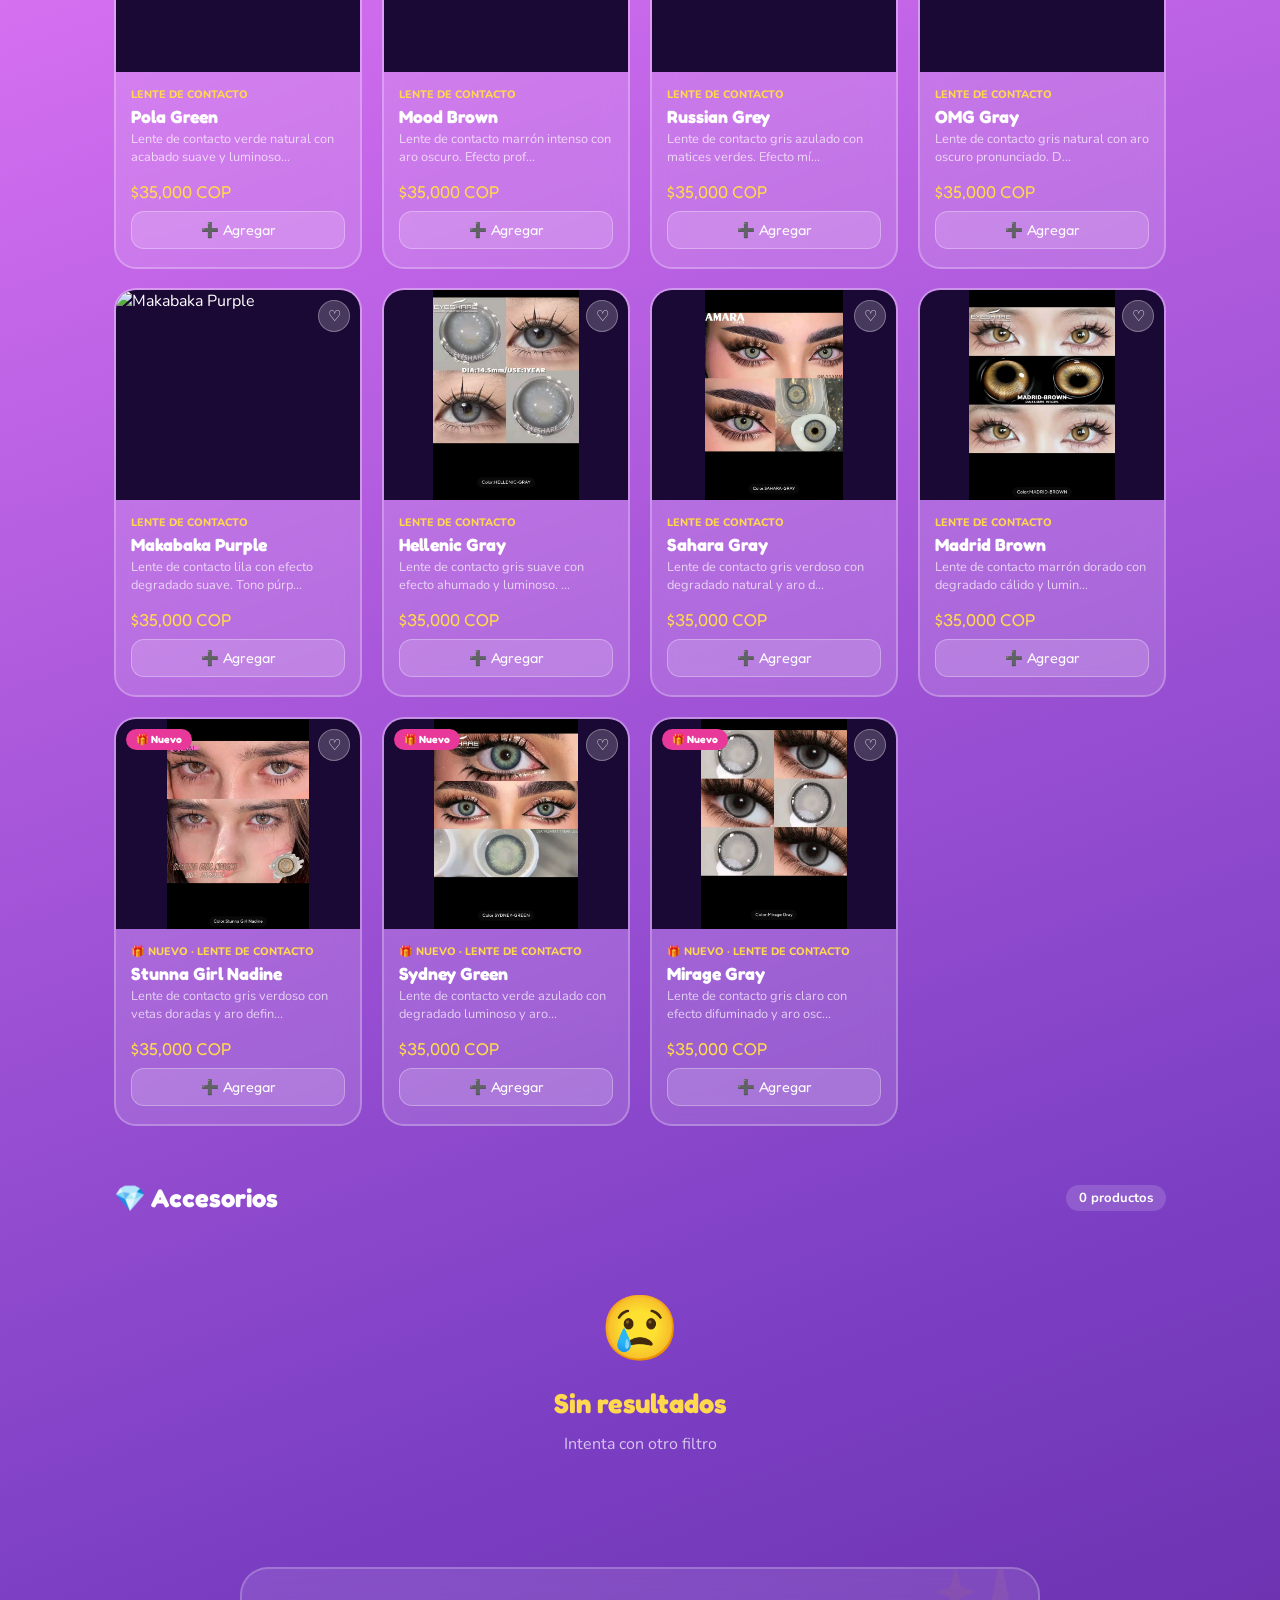
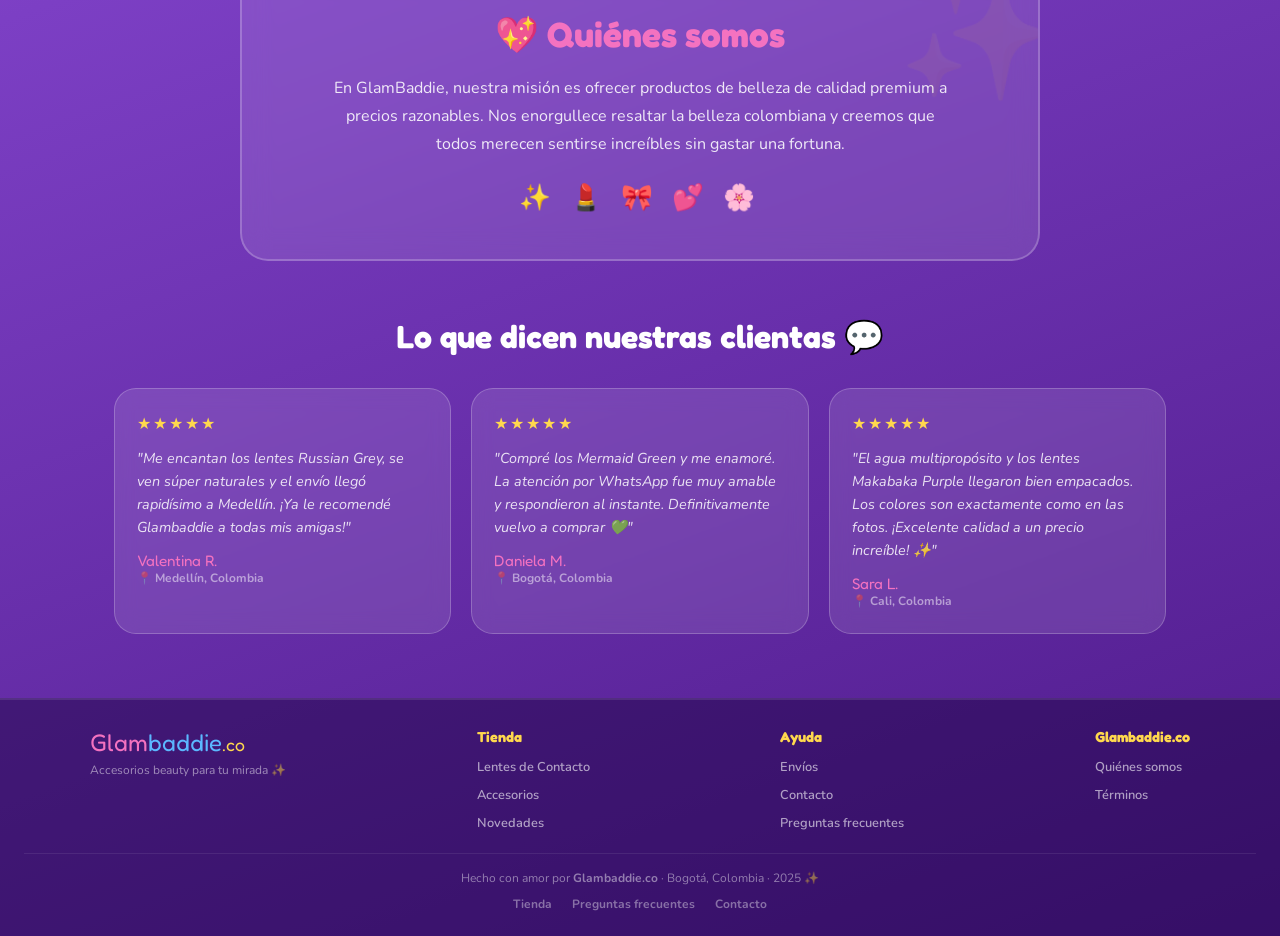
==== commit 08faaeb8: "Update checkout button link and label" ====
--- a/index.html
+++ b/index.html
@@ -130,8 +130,8 @@
       <span class="cart-total-label">Total</span>
       <span class="cart-total-val" id="sidebarTotal">$0 COP</span>
     </div>
-    <a href="#" class="wa-checkout" id="waCheckoutBtn" aria-label="Pedir por WhatsApp">
-      💬 Pedir por WhatsApp
+    <a href="checkout.html" class="wa-checkout" id="waCheckoutBtn" aria-label="Finalizar compra">
+      🛍️ Finalizar compra
     </a>
   </div>
 </aside>
@@ -340,6 +340,7 @@
 </footer>
 
 <!-- ── Scripts ───────────────────────────────────────────────── -->
+<script src="productos.js"></script>
 <script src="catalogo.js"></script>
 </body>
 </html>
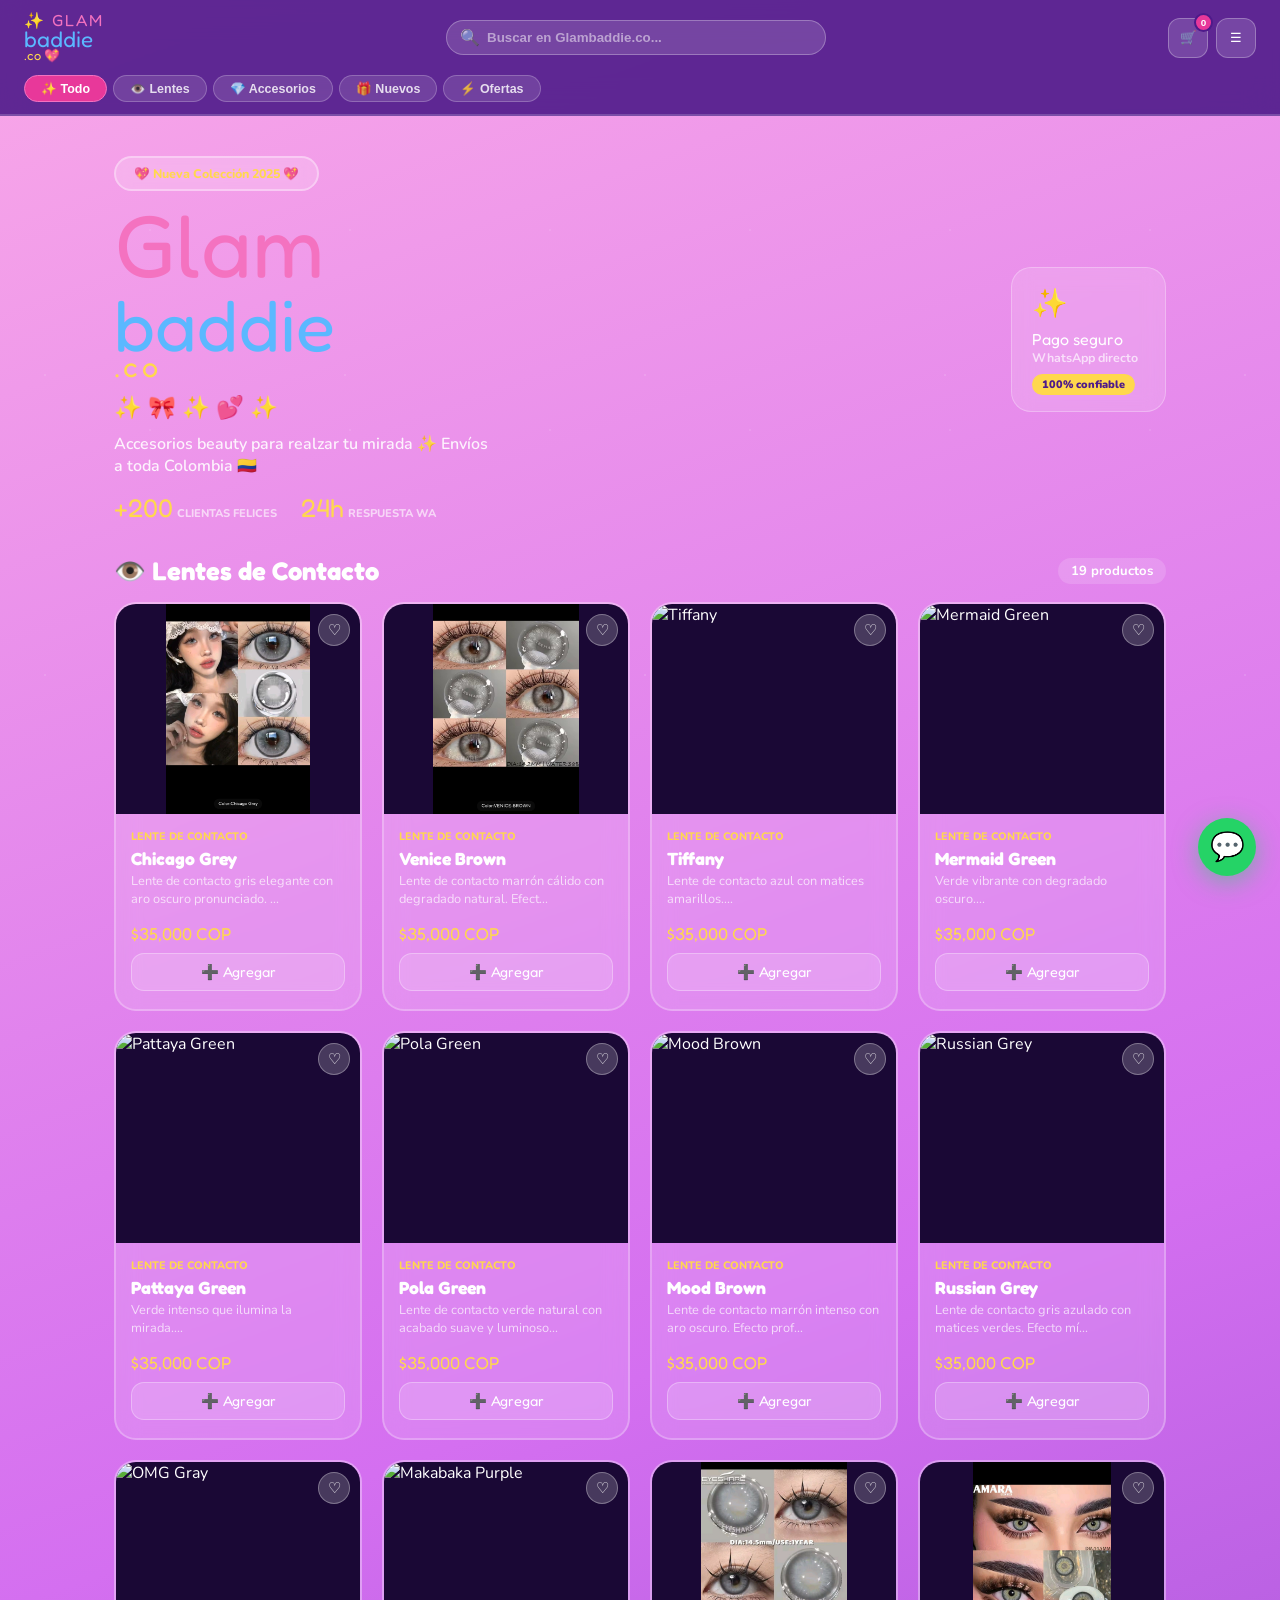
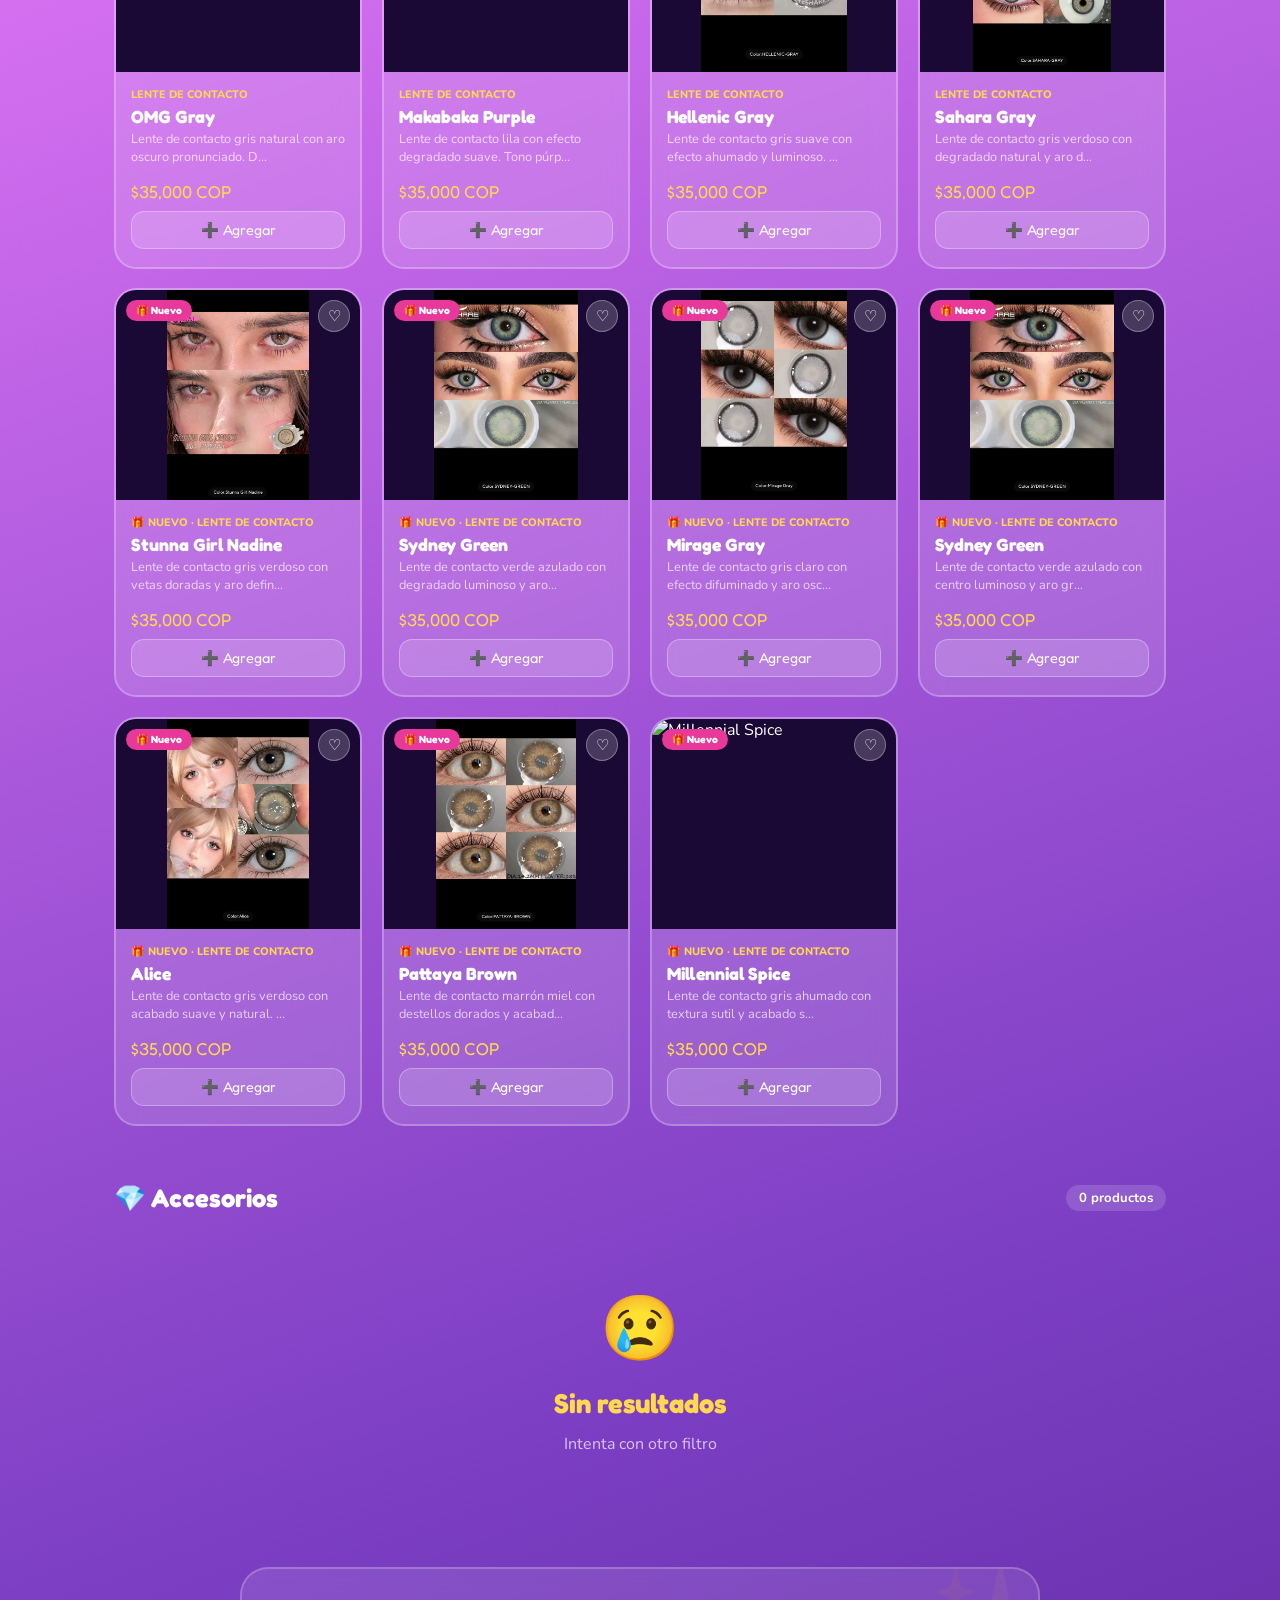
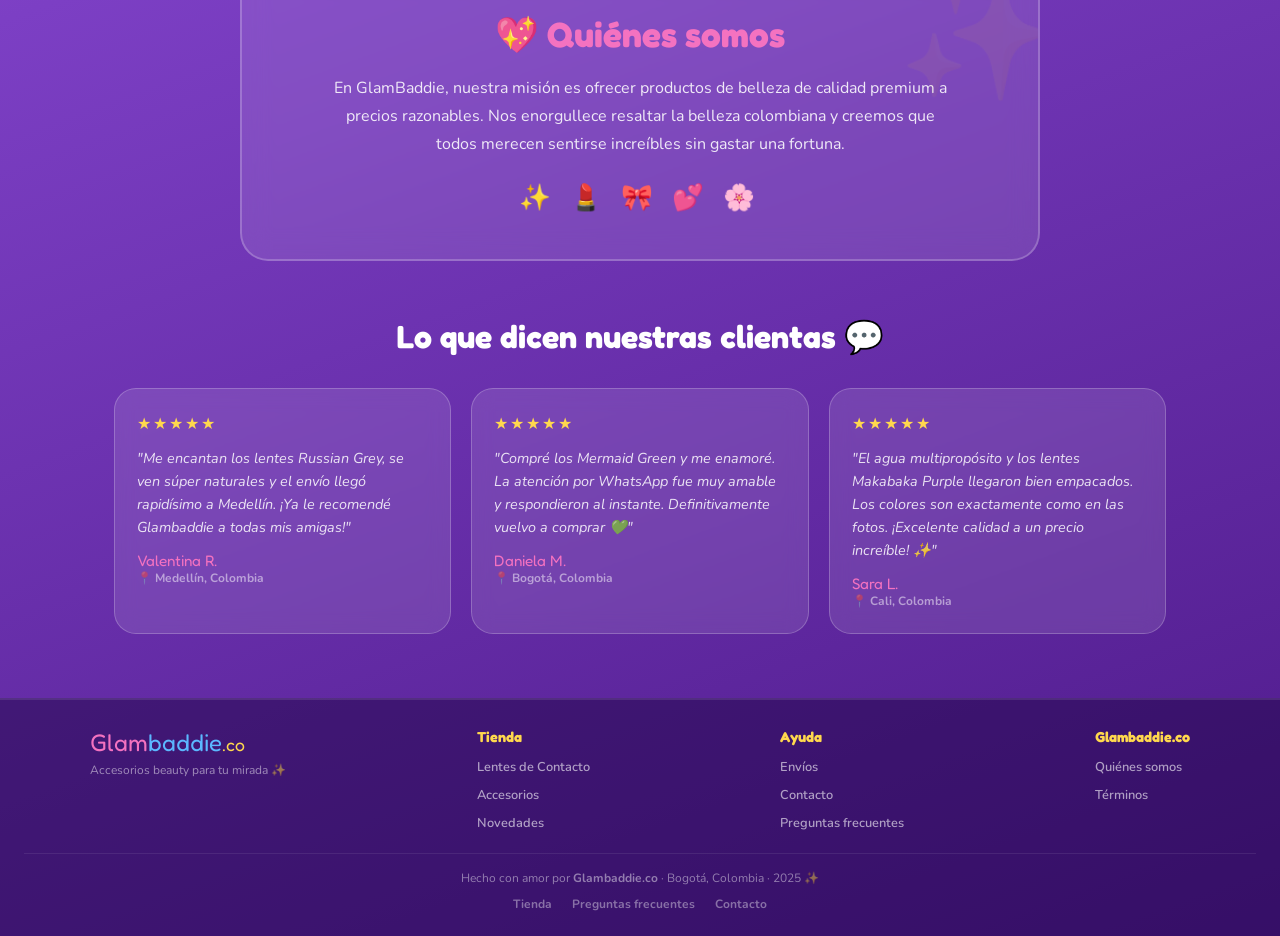
==== commit 2c340650: "Update index.html" ====
--- a/index.html
+++ b/index.html
@@ -153,22 +153,12 @@
         <span class="stat-label">Clientas felices</span>
       </div>
       <div class="stat">
-        <span class="stat-num" id="productCountStat">13</span>
-        <span class="stat-label">Productos</span>
-      </div>
-      <div class="stat">
         <span class="stat-num">24h</span>
         <span class="stat-label">Respuesta WA</span>
       </div>
     </div>
   </div>
   <div class="hero-right">
-    <div class="promo-card">
-      <div class="promo-emoji" aria-hidden="true">🚚</div>
-      <div class="promo-title">Envío gratis</div>
-      <div class="promo-sub">En compras +$100.000</div>
-      <span class="promo-badge">✅ Activo</span>
-    </div>
     <div class="promo-card">
       <div class="promo-emoji" aria-hidden="true">✨</div>
       <div class="promo-title">Pago seguro</div>
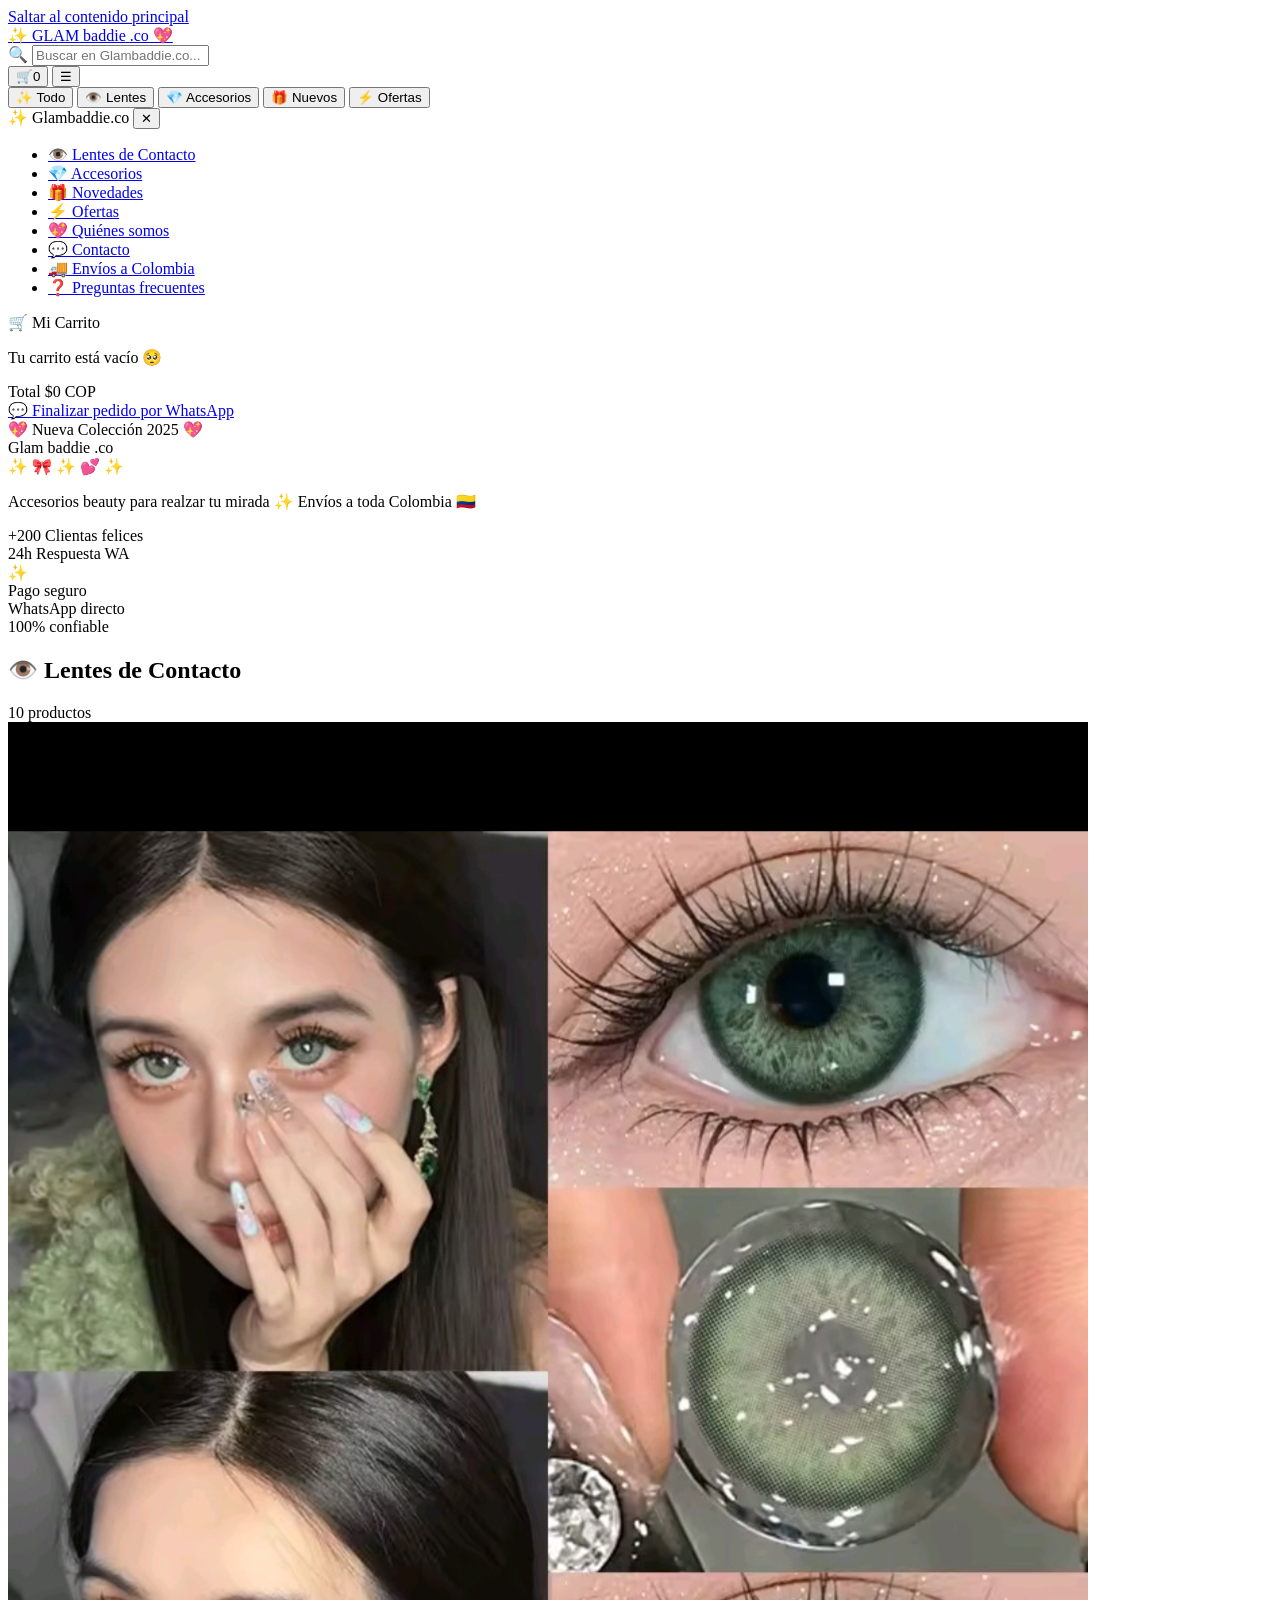
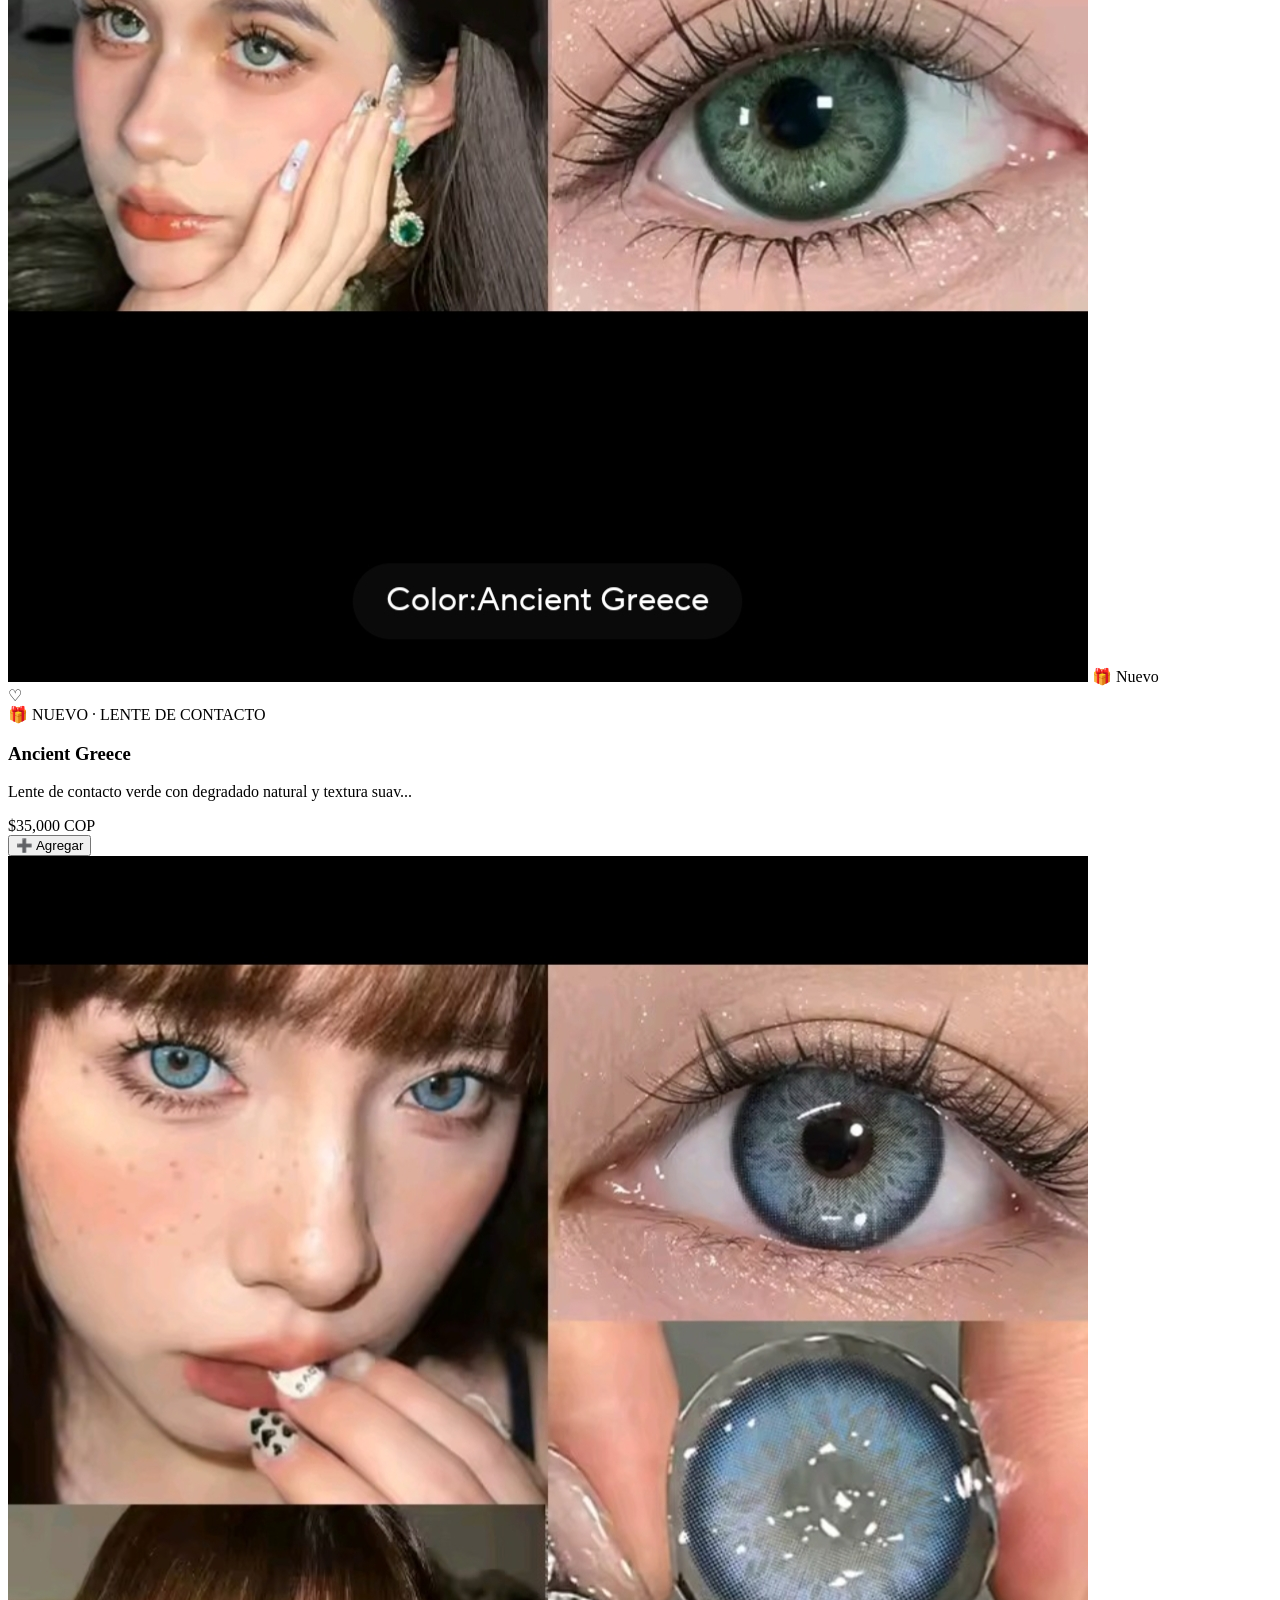
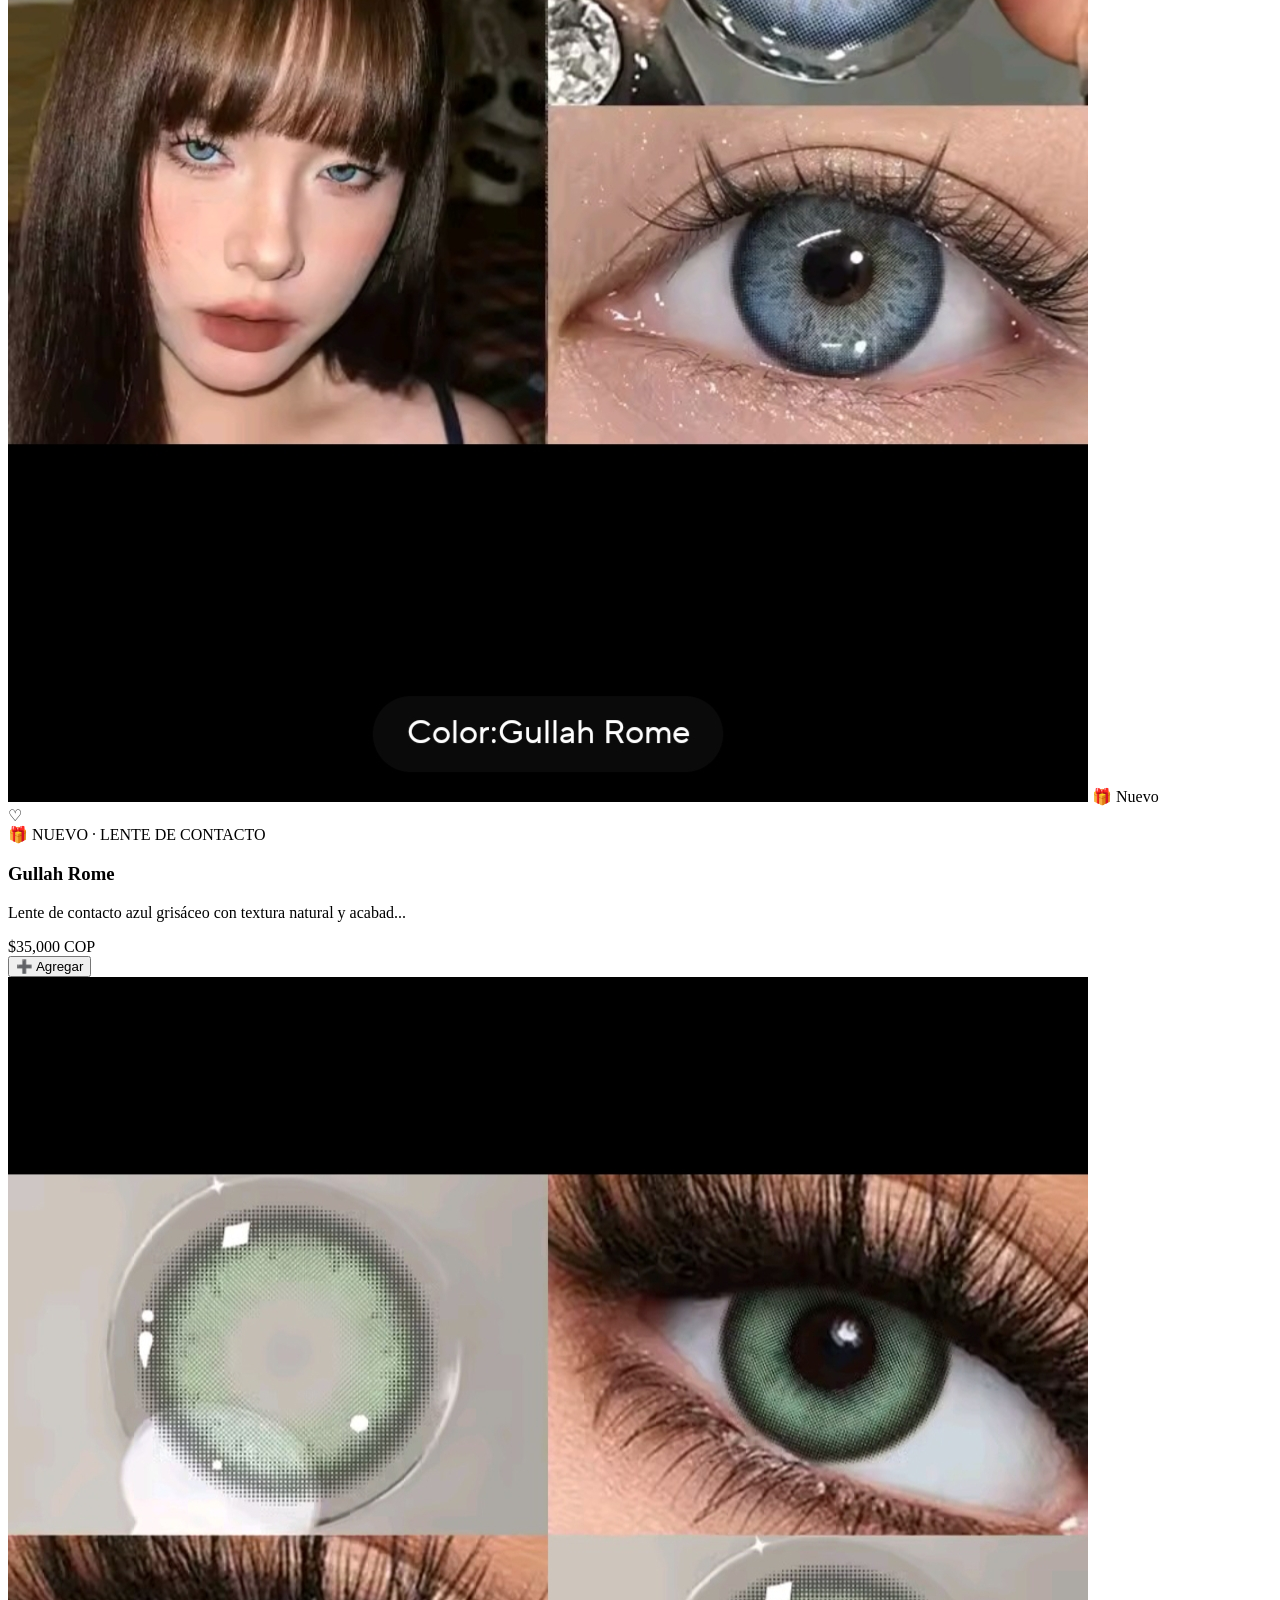
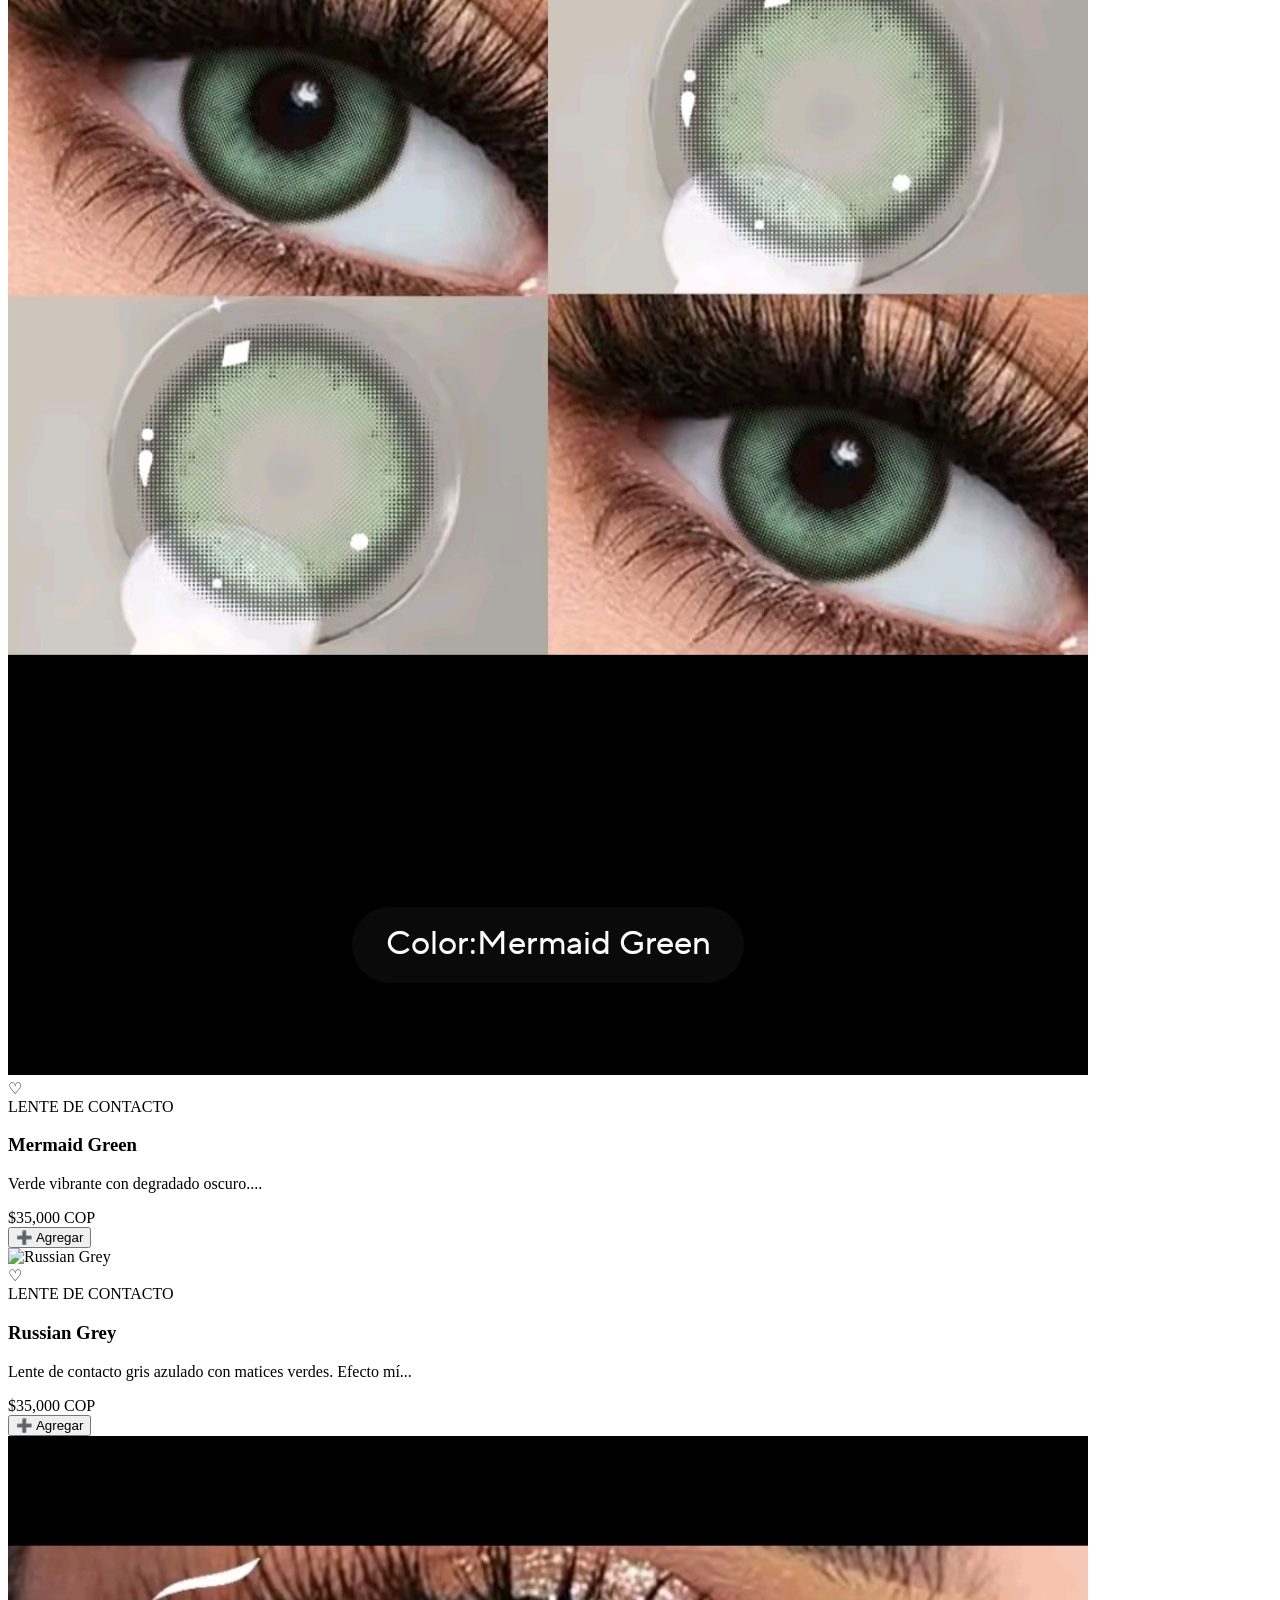
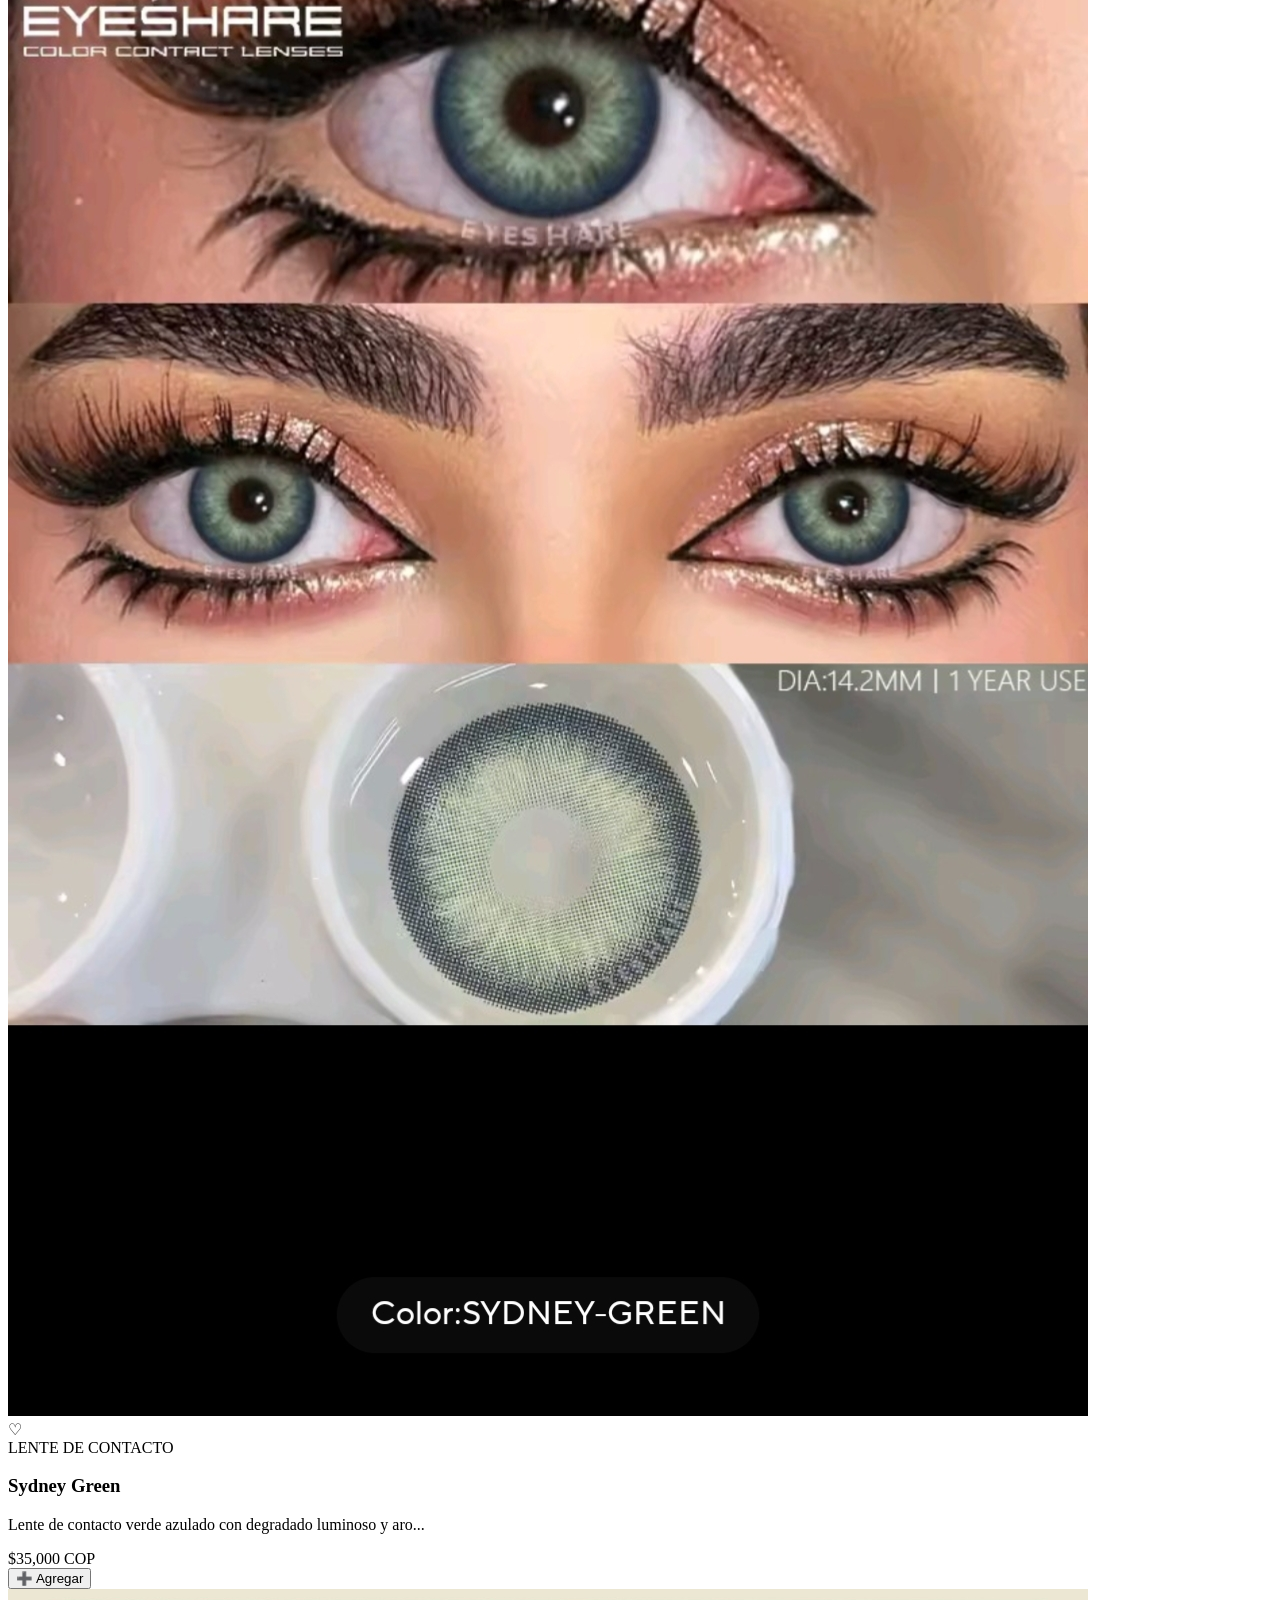
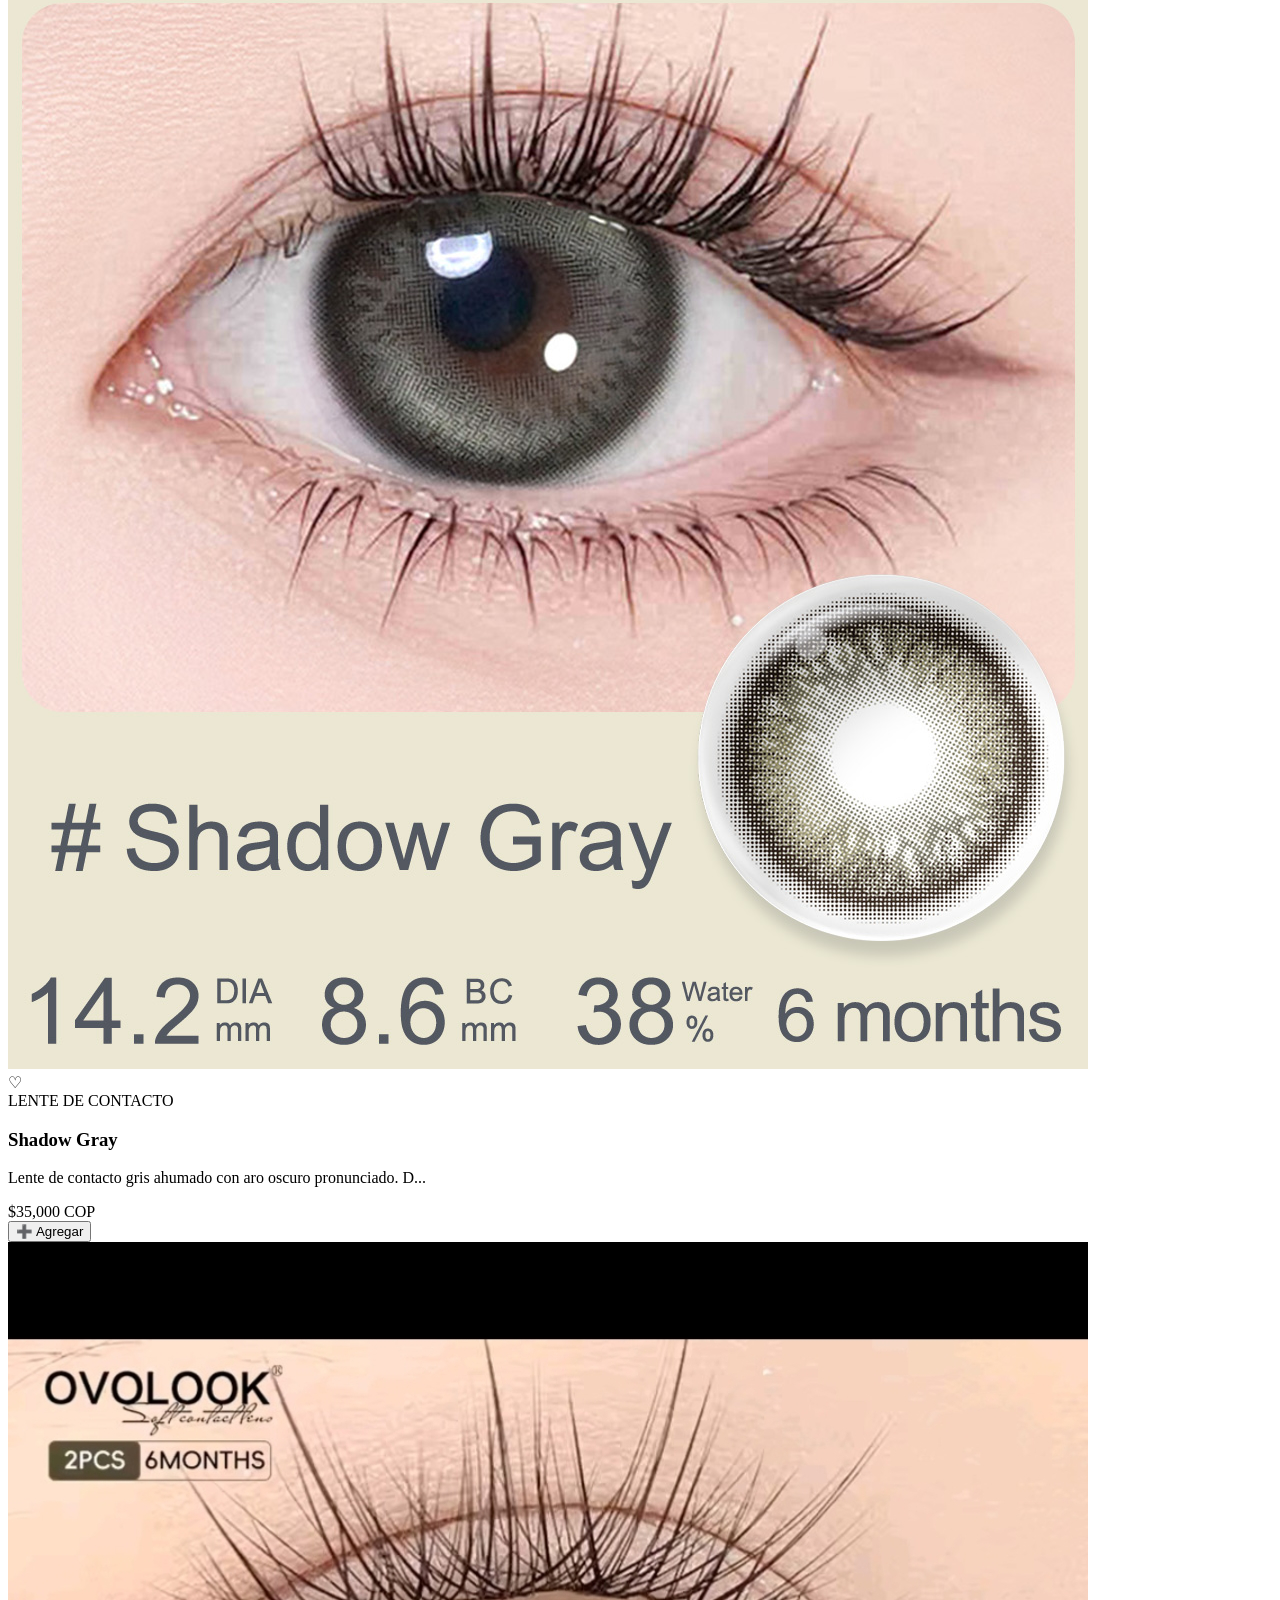
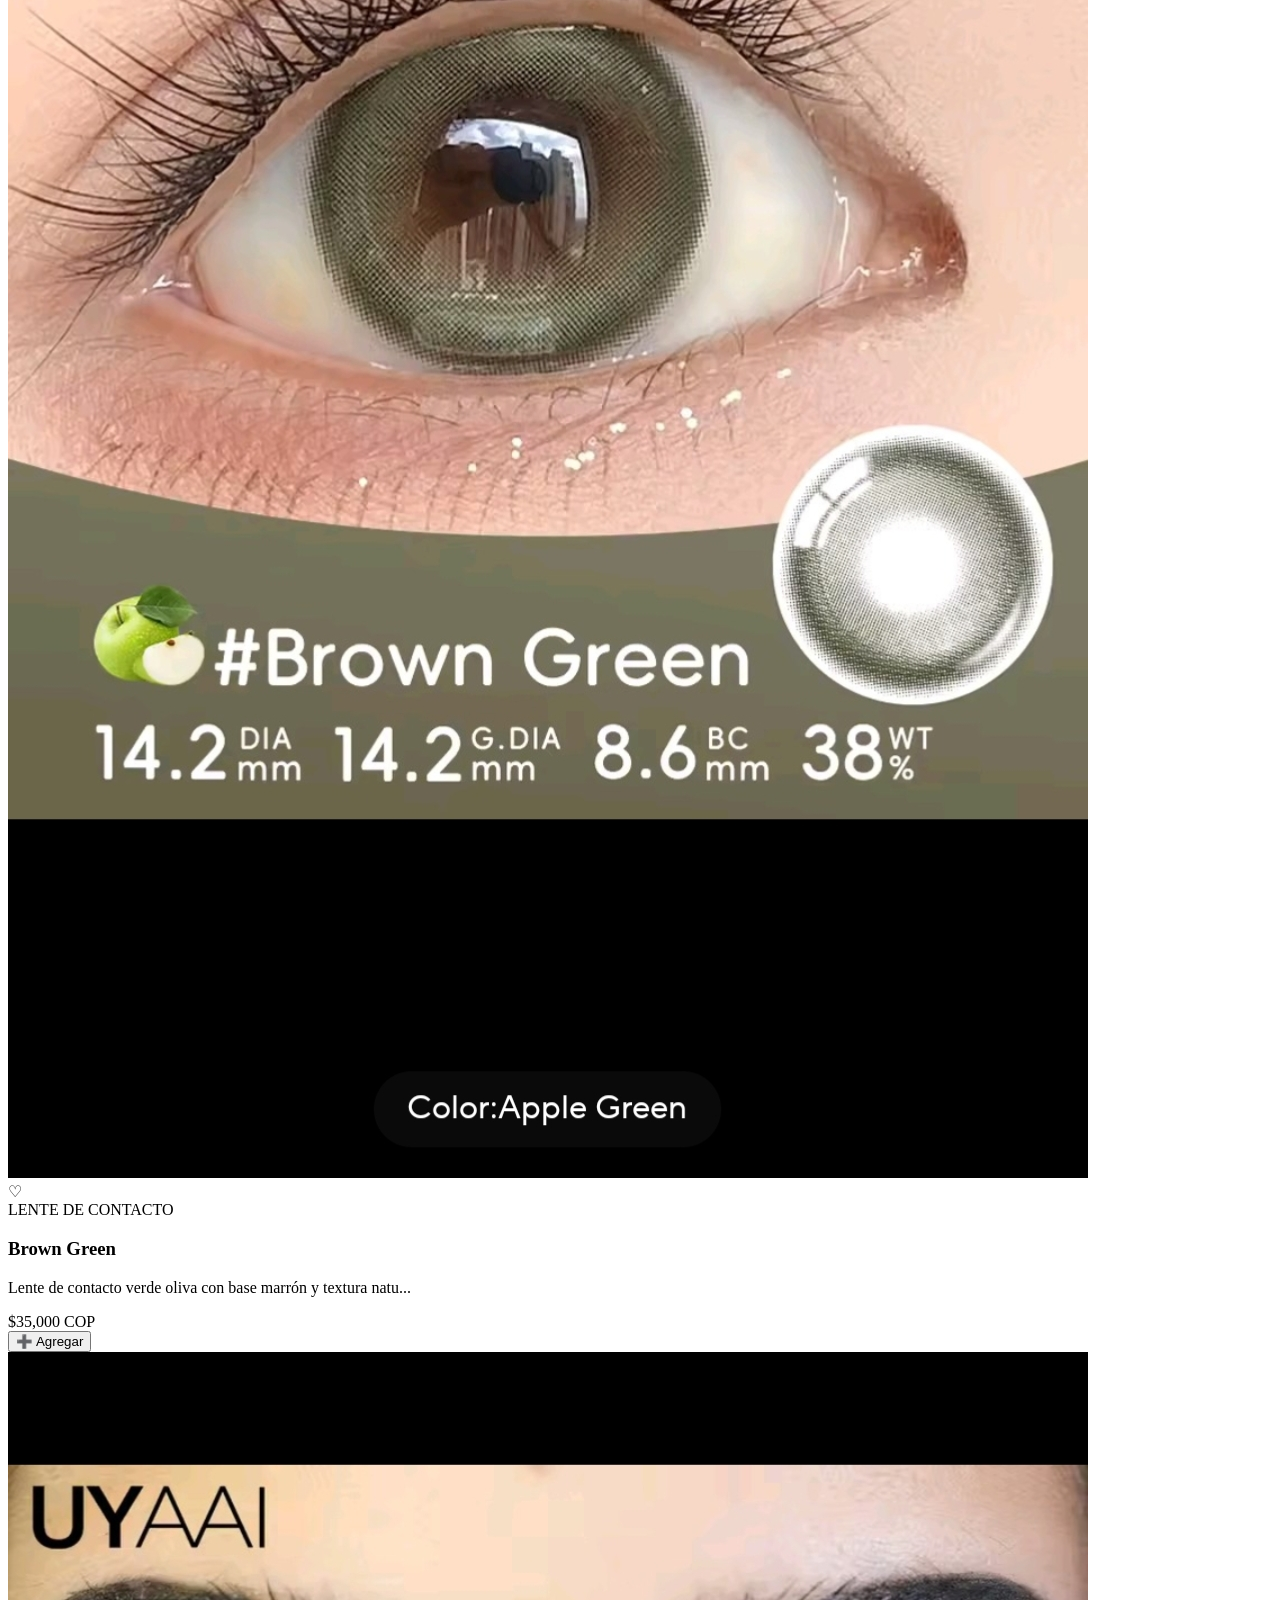
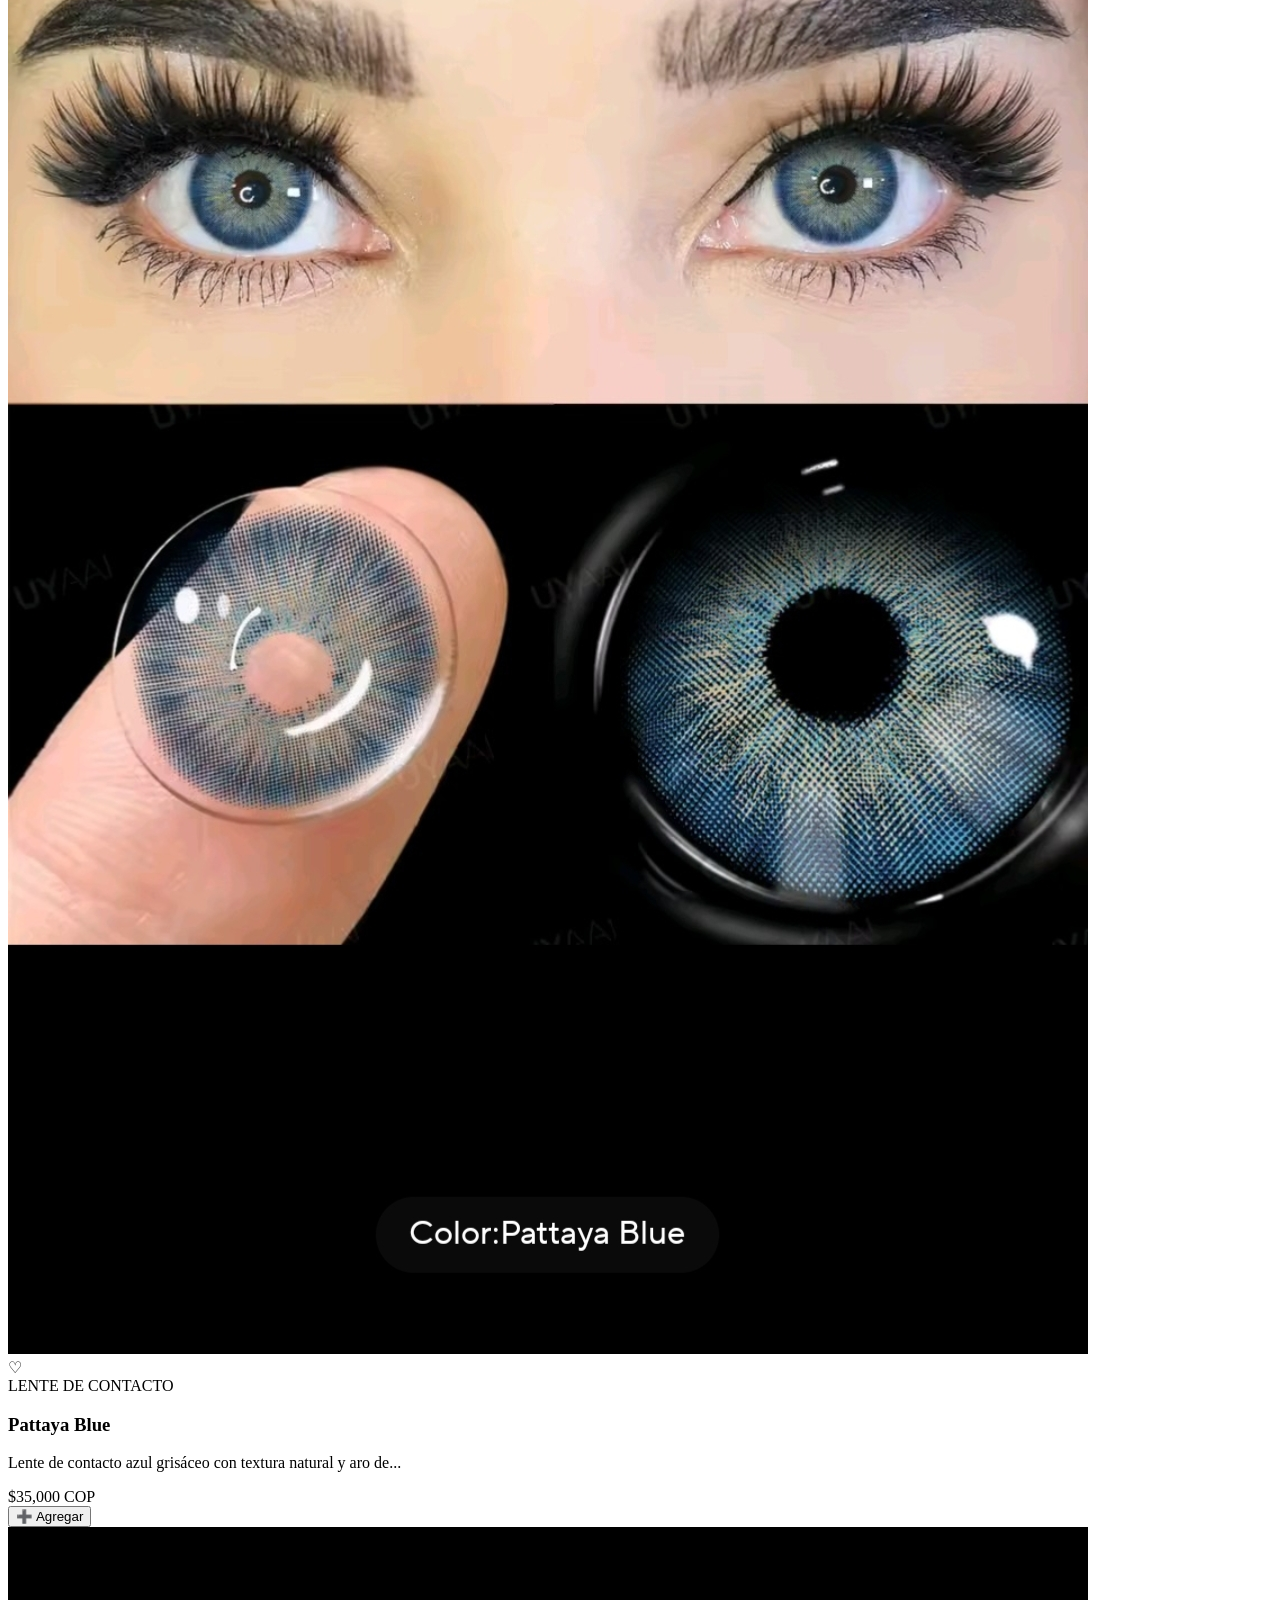
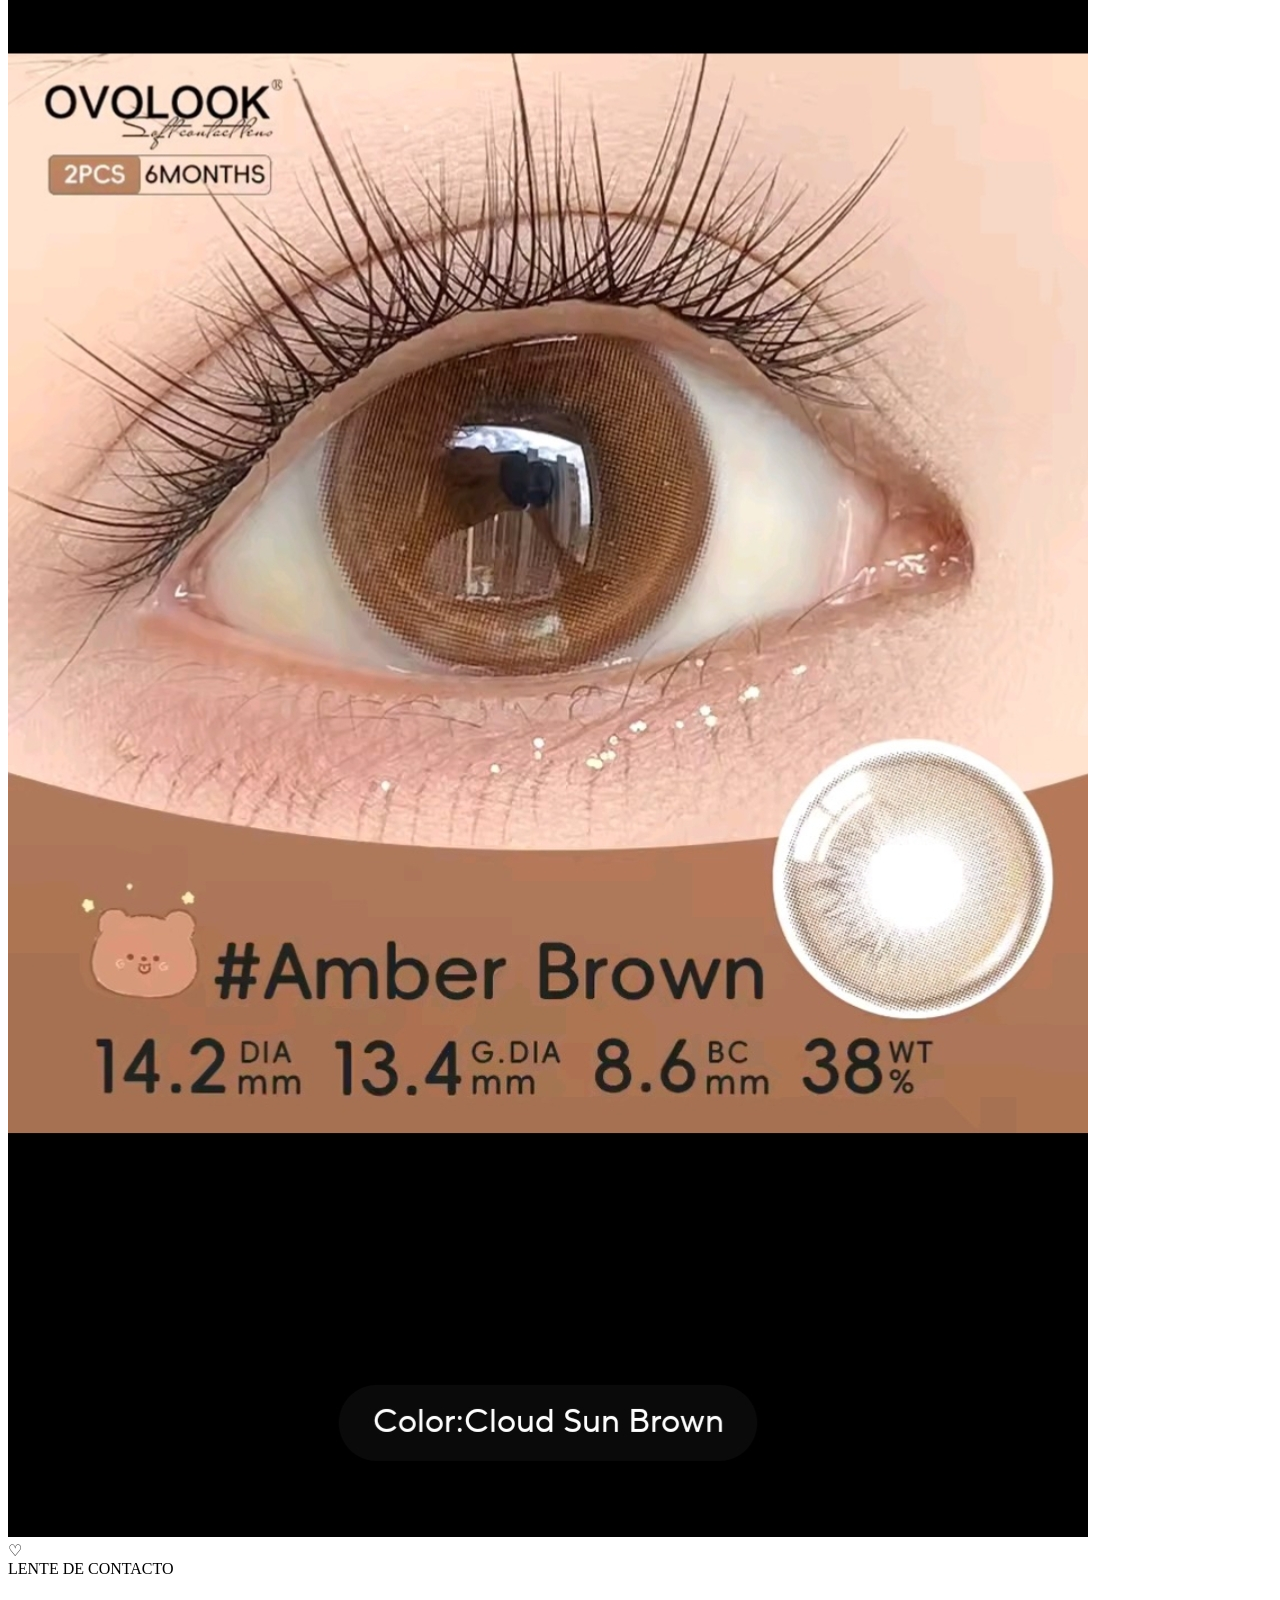
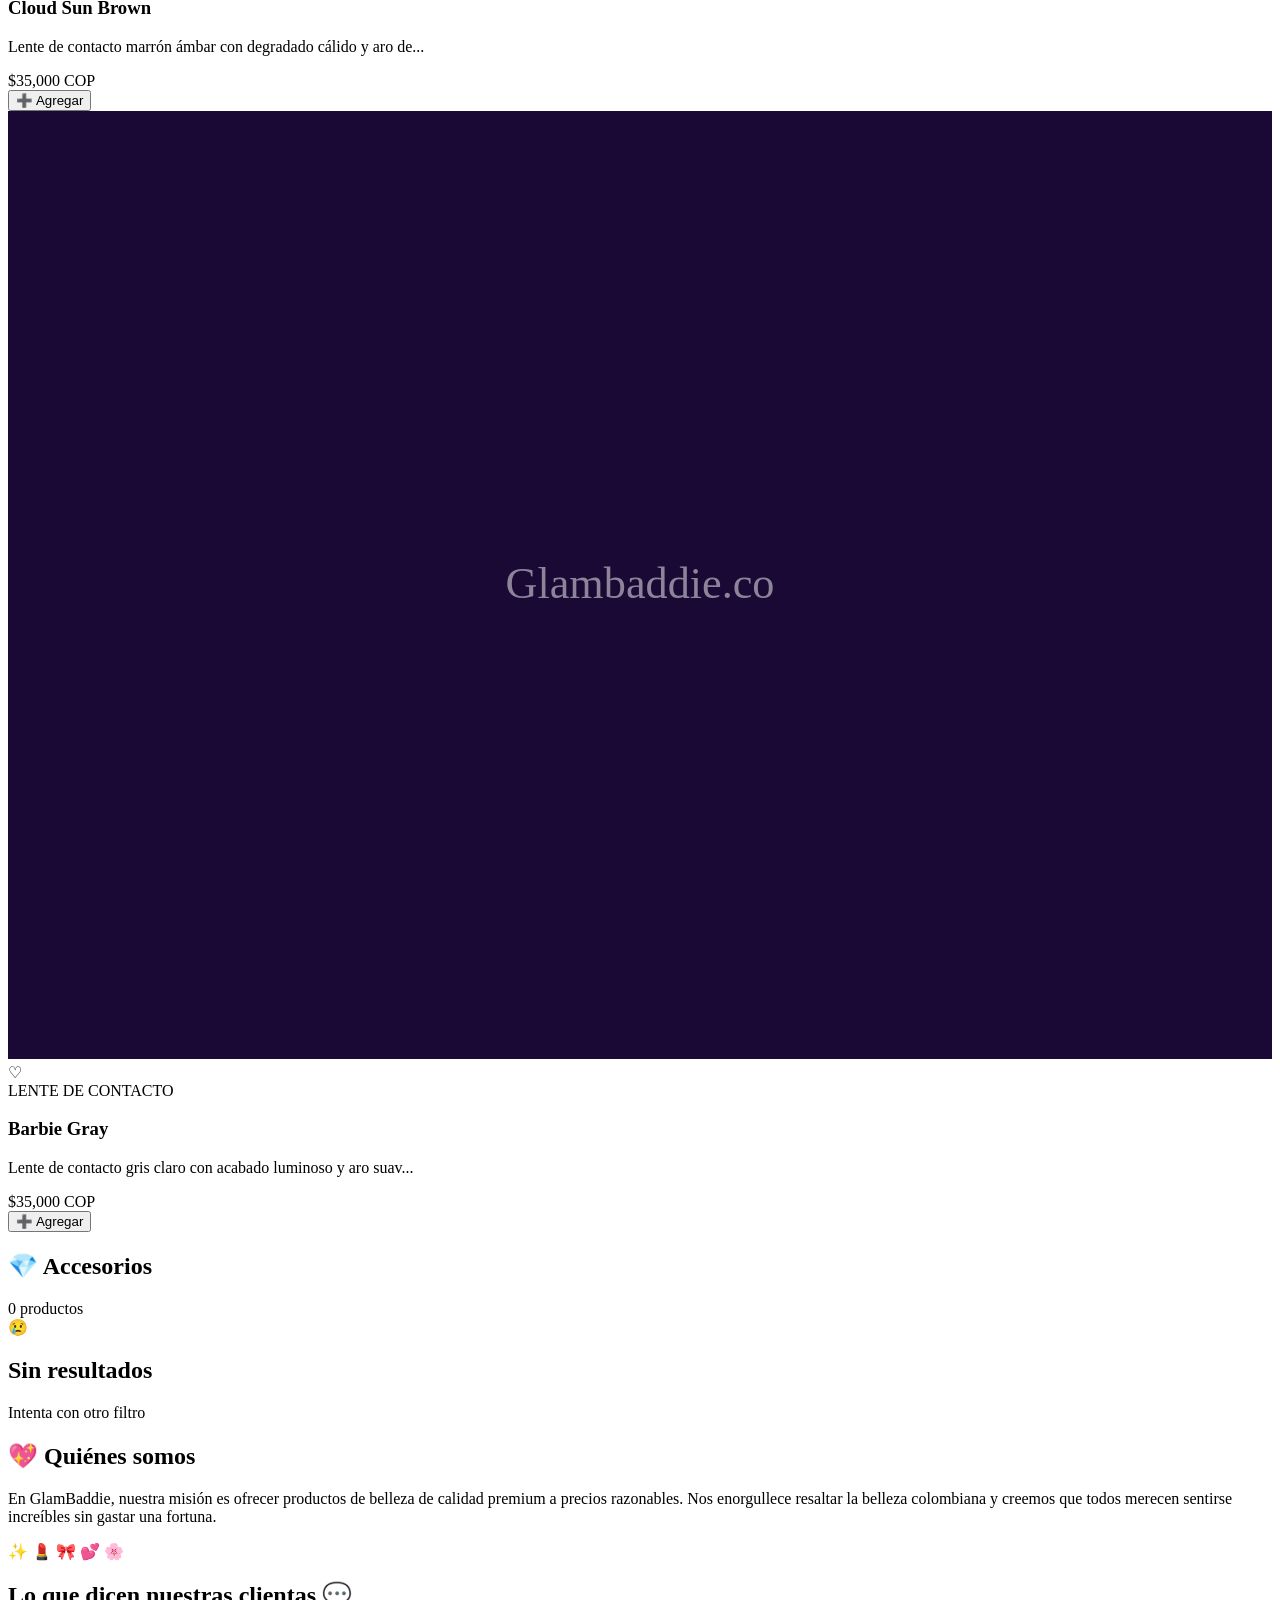
==== commit d1d6d459: "Update checkout link and button text in index.html" ====
--- a/index.html
+++ b/index.html
@@ -1,4 +1,5 @@
-<!DOCTYPE html>
+
+ <!DOCTYPE html>
 <html lang="es">
 <head>
   <meta charset="UTF-8">
@@ -130,8 +131,8 @@
       <span class="cart-total-label">Total</span>
       <span class="cart-total-val" id="sidebarTotal">$0 COP</span>
     </div>
-    <a href="checkout.html" class="wa-checkout" id="waCheckoutBtn" aria-label="Finalizar compra">
-      🛍️ Finalizar compra
+    <a href="#" class="wa-checkout" id="waCheckoutBtn" aria-label="Finalizar pedido por WhatsApp" target="_blank" rel="noopener">
+      💬 Finalizar pedido por WhatsApp
     </a>
   </div>
 </aside>
